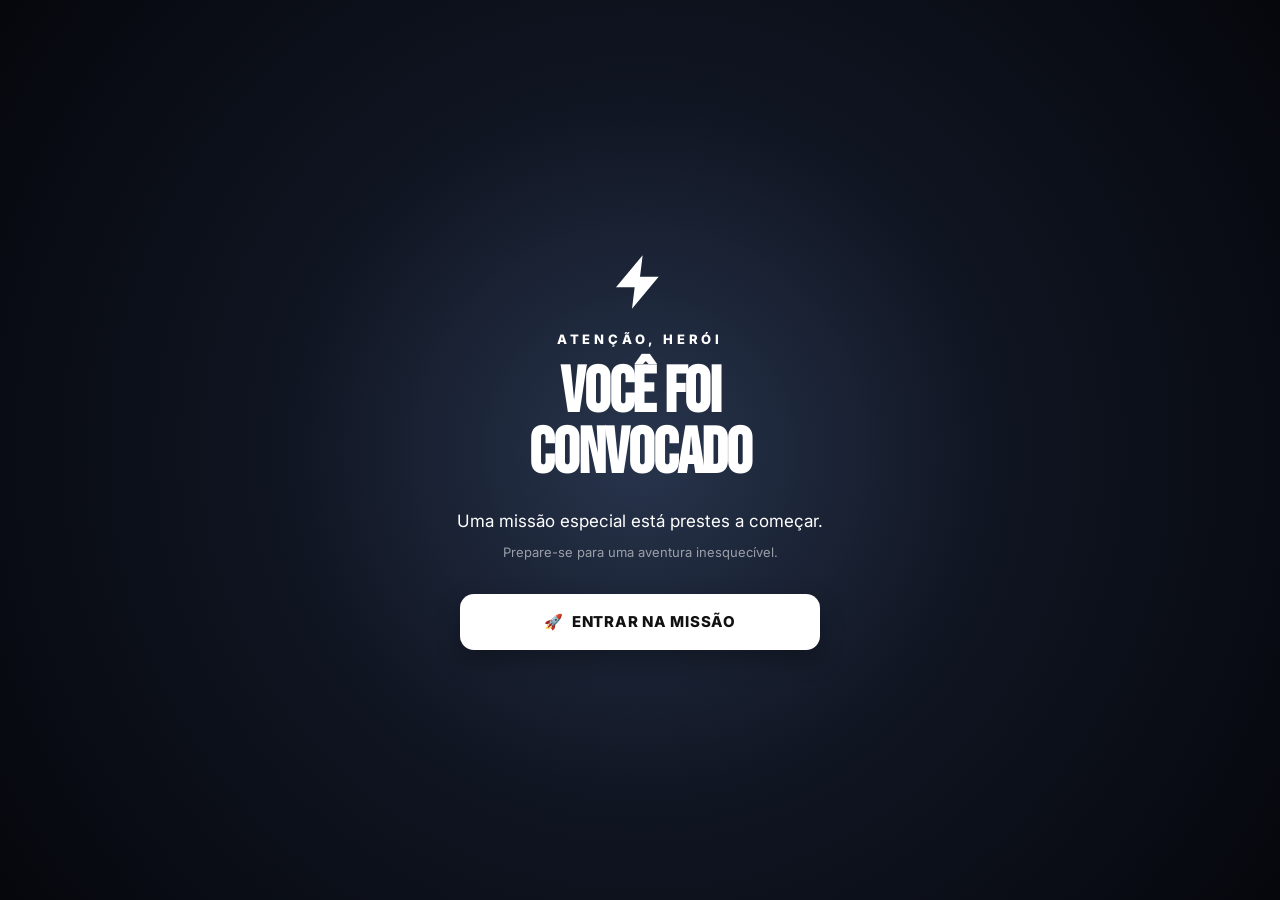
==== index.html @ 8235983b "Atualizar o index.html" ====
<!DOCTYPE html>
<html lang="pt-BR">

<head>
  <meta charset="UTF-8">
  <meta name="viewport" content="width=device-width, initial-scale=1.0">
  <meta name="theme-color" content="#0b0d17">

  <!-- SEO -->
  <title>Bernardo 4 Anos | Missão Vingadores LEGO</title>
  <meta
    name="description"
    content="Você foi convocado para a missão mais especial do ano: os 4 anos do Bernardo. Confirme sua presença!"
  >
  <meta name="robots" content="noindex, nofollow">

  <!-- Open Graph (WhatsApp, Facebook) -->
  <meta property="og:type" content="website">
  <meta property="og:title" content="⚡ Bernardo 4 Anos | Missão Vingadores LEGO">
  <meta
    property="og:description"
    content="Você foi convocado para uma missão especial. Confirme sua presença!"
  >
  <meta property="og:image" content="assets/preview.jpg">
  <meta property="og:locale" content="pt_BR">

  <!-- Twitter -->
  <meta name="twitter:card" content="summary_large_image">
  <meta name="twitter:title" content="⚡ Bernardo 4 Anos | Missão Vingadores LEGO">
  <meta name="twitter:description" content="Você foi convocado para uma missão especial.">

  <!-- Favicon -->
  <link rel="icon" type="image/svg+xml" href="assets/favicon.svg">

  <!-- Fontes -->
  <link rel="preconnect" href="https://fonts.googleapis.com">
  <link rel="preconnect" href="https://fonts.gstatic.com" crossorigin>
  <link
    href="https://fonts.googleapis.com/css2?family=Bebas+Neue&family=Inter:wght@400;600;800;900&display=swap"
    rel="stylesheet"
  >

  <link rel="stylesheet" href="style.css">
</head>

<body>

  <!-- =====================================================
       TELA 1 — ABERTURA
  ===================================================== -->
  <section class="abertura" id="abertura" aria-labelledby="abertura-titulo">
    <div class="abertura-conteudo">

      <div class="abertura-icon" aria-hidden="true">
        <svg viewBox="0 0 24 24" fill="currentColor" width="64" height="64">
          <path d="M13 2 3 14h7l-1 8 10-12h-7l1-8z"/>
        </svg>
      </div>

      <p class="abertura-alerta">Atenção, herói</p>

      <h1 class="abertura-titulo" id="abertura-titulo">
        Você foi<br>convocado
      </h1>

      <p class="abertura-texto">
        Uma missão especial está prestes a começar.
      </p>
      <p class="abertura-subtexto">
        Prepare-se para uma aventura inesquecível.
      </p>

      <button
        class="btn-principal"
        id="btnEntrar"
        type="button"
        data-acao="entrar"
      >
        <span aria-hidden="true">🚀</span> Entrar na missão
      </button>

    </div>
  </section>


  <!-- =====================================================
       CONVITE — 4 ETAPAS
  ===================================================== -->
  <main class="convite" id="convite" hidden>

    <!-- Indicador de progresso -->
    <nav class="progresso" aria-label="Progresso do convite">
      <ol>
        <li class="ponto ativo" data-etapa="1" aria-current="step">
          <span class="sr-only">Etapa 1</span>
        </li>
        <li class="ponto" data-etapa="2">
          <span class="sr-only">Etapa 2</span>
        </li>
        <li class="ponto" data-etapa="3">
          <span class="sr-only">Etapa 3</span>
        </li>
        <li class="ponto" data-etapa="4">
          <span class="sr-only">Etapa 4</span>
        </li>
      </ol>
    </nav>


    <!-- ETAPA 1 — BERNARDO -->
    <section
      class="etapa ativa"
      id="etapa-1"
      data-etapa="1"
      aria-labelledby="etapa1-titulo"
    >
      <div class="etapa-conteudo hero">

        <p class="logo">Vingadores</p>
        <p class="mini-titulo">Uma missão especial</p>

        <div class="raio" aria-hidden="true">
          <svg viewBox="0 0 24 24" fill="currentColor" width="72" height="72">
            <path d="M13 2 3 14h7l-1 8 10-12h-7l1-8z"/>
          </svg>
        </div>

        <p class="apresentacao">O herói da vez é</p>

        <h1 class="nome" id="etapa1-titulo">Bernardo</h1>

        <div class="idade" aria-label="4 anos">4</div>
        <h2>anos</h2>

        <p class="texto-destaque">
          Uma aventura incrível está prestes a começar.
        </p>

        <button class="btn-principal" type="button" data-acao="proxima">
          Próximo <span aria-hidden="true">→</span>
        </button>

      </div>
    </section>


    <!-- ETAPA 2 — MISSÃO -->
    <section
      class="etapa"
      id="etapa-2"
      data-etapa="2"
      aria-labelledby="etapa2-titulo"
    >
      <div class="etapa-conteudo">

        <div class="icone-grande" aria-hidden="true">🦸</div>
        <p class="mini-titulo">Arquivo da S.H.I.E.L.D.</p>

        <h2 id="etapa2-titulo">Sua missão</h2>

        <p class="texto">
          O agente Bernardo está completando <strong>4 anos</strong>
          e precisa dos seus melhores aliados.
        </p>

        <ul class="cards-missao" role="list">
          <li class="card-missao">
            <span aria-hidden="true">🛡️</span>
            <strong>Coragem</strong>
            <small>Para encarar grandes aventuras.</small>
          </li>
          <li class="card-missao">
            <span aria-hidden="true">⚡</span>
            <strong>Energia</strong>
            <small>Para brincar e se divertir.</small>
          </li>
          <li class="card-missao">
            <span aria-hidden="true">🤝</span>
            <strong>Amizade</strong>
            <small>Para tornar o dia inesquecível.</small>
          </li>
        </ul>

        <p class="alerta" role="note">
          <span aria-hidden="true">⚠️</span>
          Sua presença é muito importante!
        </p>

        <div class="navegacao">
          <button class="btn-secundario" type="button" data-acao="anterior">
            <span aria-hidden="true">←</span> Voltar
          </button>
          <button class="btn-principal" type="button" data-acao="proxima">
            Próximo <span aria-hidden="true">→</span>
          </button>
        </div>

      </div>
    </section>


    <!-- ETAPA 3 — DATA E LOCAL -->
    <section
      class="etapa"
      id="etapa-3"
      data-etapa="3"
      aria-labelledby="etapa3-titulo"
    >
      <div class="etapa-conteudo">

        <div class="icone-grande" aria-hidden="true">📋</div>
        <p class="mini-titulo">Dados da missão</p>

        <h2 id="etapa3-titulo">Quando e onde?</h2>

        <dl class="informacoes">
          <div class="informacao">
            <dt><span aria-hidden="true">📅</span> Data</dt>
            <dd><time datetime="2026-12-12">12 de dezembro de 2026</time></dd>
          </div>
          <div class="informacao">
            <dt><span aria-hidden="true">⏰</span> Horário</dt>
            <dd><time datetime="12:00">12h00</time></dd>
          </div>
          <div class="informacao">
            <dt><span aria-hidden="true">📍</span> Local</dt>
            <dd>Minha casa</dd>
          </div>
        </dl>

        <button
          class="btn-localizacao"
          id="btnLocalizacao"
          type="button"
          data-acao="localizacao"
        >
          <span aria-hidden="true">📍</span> Ver localização
        </button>

        <div class="navegacao">
          <button class="btn-secundario" type="button" data-acao="anterior">
            <span aria-hidden="true">←</span> Voltar
          </button>
          <button class="btn-principal" type="button" data-acao="proxima">
            Próximo <span aria-hidden="true">→</span>
          </button>
        </div>

      </div>
    </section>


    <!-- ETAPA 4 — CONFIRMAÇÃO -->
    <section
      class="etapa"
      id="etapa-4"
      data-etapa="4"
      aria-labelledby="etapa4-titulo"
    >
      <div class="etapa-conteudo confirmacao" id="confirmacao">

        <div class="icone-grande" aria-hidden="true">🎉</div>
        <p class="mini-titulo">Última etapa</p>

        <h2 id="etapa4-titulo">Você aceita a missão?</h2>

        <p class="texto">
          Bernardo está esperando seus melhores aliados.
        </p>

        <div class="contador" aria-live="polite">
          <p>A missão começa em</p>
          <div class="countdown" role="timer">
            <div class="tempo">
              <strong id="dias">00</strong>
              <span>dias</span>
            </div>
            <div class="tempo">
              <strong id="horas">00</strong>
              <span>horas</span>
            </div>
            <div class="tempo">
              <strong id="minutos">00</strong>
              <span>min</span>
            </div>
            <div class="tempo">
              <strong id="segundos">00</strong>
              <span>seg</span>
            </div>
          </div>
        </div>

        <button
          class="btn-principal btn-confirmar"
          id="btnConfirmarFinal"
          type="button"
          data-acao="confirmar"
        >
          <span aria-hidden="true">✅</span> Confirmar presença
        </button>

        <button
          class="btn-compartilhar"
          id="btnCompartilhar"
          type="button"
          data-acao="compartilhar"
        >
          <span aria-hidden="true">📲</span> Compartilhar convite
        </button>

        <button
          class="btn-secundario voltar-final"
          type="button"
          data-acao="anterior"
        >
          <span aria-hidden="true">←</span> Voltar
        </button>

      </div>
    </section>


    <!-- RODAPÉ -->
    <footer>
      <strong>
        <span aria-hidden="true">⚡</span>
        Bernardo Furtado
        <span aria-hidden="true">⚡</span>
      </strong>
      <span>4 anos • Uma aventura inesquecível</span>
    </footer>

  </main>


  <noscript>
    <p class="noscript-aviso">
      Este convite precisa de JavaScript para funcionar.
      Entre em contato diretamente com a família do Bernardo.
    </p>
  </noscript>

  <script src="script.js"></script>

</body>
</html>
---- style.css ----
/* =====================================================
   DESIGN TOKENS
===================================================== */
:root {
  /* Cores — base */
  --c-bg:            #090b12;
  --c-bg-deep:       #05070c;
  --c-bg-elevated:   #101522;
  --c-surface:       rgba(255, 255, 255, 0.07);
  --c-surface-hi:    rgba(255, 255, 255, 0.10);
  --c-border:        rgba(255, 255, 255, 0.12);
  --c-border-strong: rgba(255, 255, 255, 0.20);

  /* Cores — texto */
  --c-text:          #ffffff;
  --c-text-muted:    rgba(255, 255, 255, 0.78);
  --c-text-dim:      rgba(255, 255, 255, 0.55);
  --c-text-faint:    rgba(255, 255, 255, 0.40);

  /* Cores — marca */
  --c-brand:         #ffffff;
  --c-on-brand:      #111111;
  --c-accent:        #4c8dff;

  /* Gradiente de fundo (reutilizável) */
  --grad-bg:
    radial-gradient(
      circle at 50% 15%,
      #28354d 0%,
      #111622 42%,
      #080a10 100%
    );

  /* Tipografia */
  --font-display: "Bebas Neue", "Anton", Impact, sans-serif;
  --font-body:    "Inter", system-ui, -apple-system, "Segoe UI", Roboto, sans-serif;

  --fs-xs:  0.6875rem; /* 11px */
  --fs-sm:  0.8125rem; /* 13px */
  --fs-md:  0.9375rem; /* 15px */
  --fs-lg:  1.0625rem; /* 17px */
  --fs-xl:  1.25rem;   /* 20px */
  --fs-2xl: clamp(1.875rem, 9vw, 2.8125rem);  /* h2 */
  --fs-hero: clamp(3rem, 15vw, 4.6875rem);    /* nome */
  --fs-mega: clamp(2.5rem, 12vw, 4.0625rem);  /* abertura */

  --fw-regular: 400;
  --fw-semibold: 600;
  --fw-bold: 800;
  --fw-black: 900;

  --tracking-tight: -0.02em;
  --tracking-wide: 0.05em;
  --tracking-wider: 0.15em;
  --tracking-widest: 0.3em;

  /* Espaçamento (escala 4px) */
  --sp-1: 0.25rem;
  --sp-2: 0.5rem;
  --sp-3: 0.75rem;
  --sp-4: 1rem;
  --sp-5: 1.25rem;
  --sp-6: 1.5rem;
  --sp-8: 2rem;
  --sp-10: 2.5rem;

  /* Raios */
  --r-sm: 10px;
  --r-md: 14px;
  --r-lg: 18px;
  --r-full: 9999px;

  /* Sombras */
  --sh-sm: 0 4px 12px rgba(0, 0, 0, 0.25);
  --sh-md: 0 10px 25px rgba(0, 0, 0, 0.30);
  --sh-lg: 0 15px 35px rgba(0, 0, 0, 0.35);
  --sh-ring: 0 0 0 8px rgba(255, 255, 255, 0.12);

  /* Motion */
  --ease-out: cubic-bezier(0.22, 1, 0.36, 1);
  --ease-in-out: cubic-bezier(0.65, 0, 0.35, 1);
  --dur-fast: 180ms;
  --dur-base: 320ms;
  --dur-slow: 700ms;

  /* Layout */
  --container: 30rem; /* 480px */
  --z-overlay: 9999;
  --z-progress: 1000;
}


/* =====================================================
   RESET
===================================================== */
*,
*::before,
*::after {
  margin: 0;
  padding: 0;
  box-sizing: border-box;
}

html {
  -webkit-text-size-adjust: 100%;
  text-size-adjust: 100%;
}

html:focus-within {
  scroll-behavior: smooth;
}

body {
  min-height: 100dvh;
  font-family: var(--font-body);
  font-size: 1rem;
  line-height: 1.5;
  background: var(--c-bg);
  color: var(--c-text);
  -webkit-font-smoothing: antialiased;
  text-rendering: optimizeLegibility;
}

img,
svg,
video {
  display: block;
  max-width: 100%;
}

button,
input,
select,
textarea {
  font: inherit;
  color: inherit;
}

button {
  cursor: pointer;
  background: none;
  border: none;
}

ul,
ol {
  list-style: none;
}

a {
  color: inherit;
  text-decoration: none;
}

/* Foco visível acessível */
:focus-visible {
  outline: 2px solid var(--c-accent);
  outline-offset: 3px;
  border-radius: var(--r-sm);
}

/* Utilitário acessível */
.sr-only {
  position: absolute;
  width: 1px; height: 1px;
  padding: 0; margin: -1px;
  overflow: hidden;
  clip: rect(0 0 0 0);
  white-space: nowrap;
  border: 0;
}


/* =====================================================
   TELA DE ABERTURA
===================================================== */
.abertura {
  position: fixed;
  inset: 0;
  z-index: var(--z-overlay);
  display: grid;
  place-items: center;
  padding: var(--sp-6);
  text-align: center;

  background:
    radial-gradient(
      circle at center,
      #28354d 0%,
      #101522 45%,
      #05070c 100%
    );

  transition:
    opacity var(--dur-slow) var(--ease-out),
    visibility var(--dur-slow) var(--ease-out),
    transform var(--dur-slow) var(--ease-out);
}

.abertura.fechar {
  opacity: 0;
  visibility: hidden;
  transform: scale(1.08);
}

.abertura-conteudo {
  width: 100%;
  max-width: 27rem;
  animation: entrada var(--dur-slow) var(--ease-out);
}

.abertura-icon {
  margin-bottom: var(--sp-4);
  color: var(--c-brand);
  animation: pulsar 1.8s var(--ease-in-out) infinite;
}

.abertura-icon svg {
  margin-inline: auto;
}

.abertura-alerta {
  font-size: var(--fs-sm);
  font-weight: var(--fw-bold);
  letter-spacing: var(--tracking-widest);
  text-transform: uppercase;
  margin-bottom: var(--sp-3);
}

.abertura-titulo {
  font-family: var(--font-display);
  font-size: var(--fs-mega);
  line-height: 0.95;
  font-weight: var(--fw-black);
  letter-spacing: var(--tracking-tight);
  text-transform: uppercase;
  margin-bottom: var(--sp-6);
}

.abertura-texto {
  font-size: var(--fs-lg);
  margin-bottom: var(--sp-2);
}

.abertura-subtexto {
  font-size: var(--fs-sm);
  color: var(--c-text-dim);
  margin-bottom: var(--sp-8);
}


/* =====================================================
   CONVITE
===================================================== */
.convite {
  width: 100%;
  min-height: 100dvh;
  opacity: 0;
  visibility: hidden;
  transition:
    opacity var(--dur-slow) var(--ease-out),
    visibility var(--dur-slow) var(--ease-out);
}

.convite.mostrar {
  opacity: 1;
  visibility: visible;
}


/* =====================================================
   PROGRESSO
===================================================== */
.progresso {
  position: fixed;
  top: var(--sp-5);
  left: 50%;
  transform: translateX(-50%);
  z-index: var(--z-progress);
  width: 10.625rem;
}

.progresso ol {
  display: flex;
  align-items: center;
  gap: 0;
}

.ponto {
  width: 0.6875rem;
  height: 0.6875rem;
  border-radius: var(--r-full);
  background: rgba(255, 255, 255, 0.25);
  transition:
    background var(--dur-base) var(--ease-out),
    transform var(--dur-base) var(--ease-out);
}

.ponto.ativo {
  background: var(--c-brand);
  transform: scale(1.25);
}

/* Linha entre pontos — usando ::before em cada li (exceto o primeiro) */
.progresso li + li {
  flex: 1;
  display: flex;
  align-items: center;
}

.progresso li + li::before {
  content: "";
  flex: 1;
  height: 2px;
  background: rgba(255, 255, 255, 0.2);
}


/* =====================================================
   ETAPAS
===================================================== */
.etapa {
  display: none;
  min-height: 100dvh;
  padding: 4.6875rem var(--sp-6) var(--sp-10);
  background: var(--grad-bg);
}

.etapa.ativa {
  display: grid;
  place-items: center;
  animation: entrarEtapa var(--dur-base) var(--ease-out);
}

.etapa-conteudo {
  width: 100%;
  max-width: var(--container);
  text-align: center;
}

.etapa h2 {
  font-family: var(--font-display);
  font-size: var(--fs-2xl);
  line-height: 1;
  font-weight: var(--fw-black);
  letter-spacing: var(--tracking-tight);
  text-transform: uppercase;
  margin-bottom: var(--sp-5);
}

.mini-titulo {
  font-size: var(--fs-xs);
  font-weight: var(--fw-bold);
  letter-spacing: var(--tracking-widest);
  text-transform: uppercase;
  color: var(--c-text-dim);
  margin-bottom: var(--sp-4);
}

.texto {
  font-size: var(--fs-md);
  line-height: 1.7;
  color: var(--c-text-muted);
  margin-bottom: var(--sp-6);
}

.icone-grande {
  font-size: 3.625rem;
  line-height: 1;
  margin-bottom: var(--sp-4);
  animation: flutuar 3s var(--ease-in-out) infinite;
  will-change: transform;
}


/* =====================================================
   HERO
===================================================== */
.hero {
  padding-top: var(--sp-8);
}

.logo {
  display: inline-block;
  font-family: var(--font-display);
  font-size: var(--fs-xl);
  font-weight: var(--fw-black);
  letter-spacing: var(--tracking-wide);
  text-transform: uppercase;
  padding: var(--sp-2) var(--sp-4);
  margin-bottom: var(--sp-6);
  border: 3px solid var(--c-brand);
  transform: skew(-8deg);
}

.raio {
  margin-bottom: var(--sp-1);
  color: var(--c-brand);
  animation: pulsar 1.8s var(--ease-in-out) infinite;
}

.raio svg {
  margin-inline: auto;
}

.apresentacao {
  font-size: var(--fs-md);
  color: var(--c-text-dim);
  margin-bottom: var(--sp-1);
}

.nome {
  font-family: var(--font-display);
  font-size: var(--fs-hero);
  line-height: 1;
  font-weight: var(--fw-black);
  letter-spacing: var(--tracking-tight);
  text-transform: uppercase;
  margin-bottom: var(--sp-2);
}

.idade {
  width: 5.625rem;
  aspect-ratio: 1;
  margin: var(--sp-3) auto;
  display: grid;
  place-items: center;
  border-radius: var(--r-full);
  font-family: var(--font-display);
  font-size: 3.4375rem;
  font-weight: var(--fw-black);
  background: var(--c-brand);
  color: var(--c-on-brand);
  box-shadow: var(--sh-ring), var(--sh-lg);
}

.hero h2 {
  font-size: var(--fs-xl);
  font-weight: var(--fw-bold);
  letter-spacing: 0.5em;
  text-transform: uppercase;
  margin-bottom: var(--sp-5);
}

.texto-destaque {
  font-size: var(--fs-lg);
  line-height: 1.6;
  max-width: 22.5rem;
  margin: 0 auto var(--sp-8);
}


/* =====================================================
   CARDS DA MISSÃO
===================================================== */
.cards-missao {
  display: grid;
  gap: var(--sp-3);
  margin: var(--sp-6) 0;
}

.card-missao {
  display: grid;
  grid-template-columns: 3rem 1fr;
  grid-template-rows: auto auto;
  column-gap: var(--sp-3);
  text-align: left;
  padding: var(--sp-4);
  border-radius: var(--r-md);
  background: var(--c-surface);
  border: 1px solid var(--c-border);
  transition:
    background var(--dur-fast) var(--ease-out),
    border-color var(--dur-fast) var(--ease-out);
}

.card-missao:hover {
  background: var(--c-surface-hi);
  border-color: var(--c-border-strong);
}

.card-missao > span {
  grid-row: 1 / 3;
  display: grid;
  place-items: center;
  font-size: 1.875rem;
  line-height: 1;
}

.card-missao strong {
  font-size: var(--fs-sm);
  font-weight: var(--fw-bold);
  text-transform: uppercase;
  letter-spacing: var(--tracking-wide);
  margin-bottom: var(--sp-1);
}

.card-missao small {
  font-size: var(--fs-xs);
  line-height: 1.5;
  color: var(--c-text-dim);
}

.alerta {
  font-size: var(--fs-xs);
  font-weight: var(--fw-bold);
  letter-spacing: var(--tracking-wide);
  text-transform: uppercase;
  line-height: 1.5;
  margin: var(--sp-5) 0;
  padding: var(--sp-3);
  border-radius: var(--r-sm);
  background: var(--c-surface);
  border: 1px solid var(--c-border);
}


/* =====================================================
   INFORMAÇÕES (dl)
===================================================== */
.informacoes {
  display: grid;
  gap: var(--sp-3);
  margin-bottom: var(--sp-6);
}

.informacao {
  display: flex;
  align-items: center;
  gap: var(--sp-4);
  text-align: left;
  padding: var(--sp-4);
  border-radius: var(--r-md);
  background: var(--c-surface);
  border: 1px solid var(--c-border);
}

.informacao dt {
  display: flex;
  align-items: center;
  gap: var(--sp-3);
  font-size: var(--fs-xs);
  font-weight: var(--fw-bold);
  letter-spacing: var(--tracking-wider);
  text-transform: uppercase;
  color: var(--c-text-dim);
  flex: 0 0 auto;
}

.informacao dt > span[aria-hidden] {
  width: 3rem;
  height: 3rem;
  display: grid;
  place-items: center;
  border-radius: var(--r-md);
  font-size: 1.5rem;
  background: var(--c-surface-hi);
}

.informacao dd {
  font-size: var(--fs-lg);
  font-weight: var(--fw-semibold);
}


/* =====================================================
   BOTÕES
===================================================== */
.btn-principal,
.btn-secundario,
.btn-localizacao,
.btn-compartilhar {
  display: inline-flex;
  align-items: center;
  justify-content: center;
  gap: var(--sp-2);
  font-weight: var(--fw-bold);
  text-transform: uppercase;
  letter-spacing: var(--tracking-wide);
  transition:
    transform var(--dur-fast) var(--ease-out),
    box-shadow var(--dur-base) var(--ease-out),
    background var(--dur-fast) var(--ease-out),
    border-color var(--dur-fast) var(--ease-out);
}

.btn-principal {
  width: 100%;
  max-width: 22.5rem;
  min-height: 3.5rem;
  padding: var(--sp-4) var(--sp-5);
  border-radius: var(--r-md);
  font-size: var(--fs-md);
  color: var(--c-on-brand);
  background: var(--c-brand);
  box-shadow: var(--sh-md);
}

.btn-principal:hover {
  box-shadow: var(--sh-lg);
}

.btn-principal:active {
  transform: scale(0.96);
}

.btn-secundario {
  min-height: 3.125rem;
  padding: var(--sp-3) var(--sp-4);
  border-radius: var(--r-sm);
  font-size: var(--fs-xs);
  color: var(--c-text);
  background: var(--c-surface);
  border: 1px solid var(--c-border);
}

.btn-secundario:hover {
  background: var(--c-surface-hi);
  border-color: var(--c-border-strong);
}

.btn-localizacao {
  width: 100%;
  min-height: 3.25rem;
  margin: var(--sp-2) 0 var(--sp-6);
  border-radius: var(--r-md);
  font-size: var(--fs-sm);
  color: var(--c-text);
  background: var(--c-surface-hi);
  border: 1px solid var(--c-border-strong);
}

.btn-localizacao:hover {
  background: rgba(255, 255, 255, 0.14);
}

.btn-compartilhar {
  width: 100%;
  max-width: 22.5rem;
  min-height: 3.25rem;
  margin-top: var(--sp-3);
  border-radius: var(--r-md);
  font-size: var(--fs-xs);
  color: var(--c-text);
  background: var(--c-surface);
  border: 1px solid var(--c-border);
}

.btn-compartilhar:hover {
  background: var(--c-surface-hi);
}

.navegacao {
  display: flex;
  align-items: center;
  justify-content: center;
  gap: var(--sp-3);
  width: 100%;
}

.navegacao .btn-principal {
  flex: 1;
}

.voltar-final {
  margin-top: var(--sp-5);
}


/* =====================================================
   CONTADOR
===================================================== */
.contador {
  width: 100%;
  margin: var(--sp-6) 0;
  padding: var(--sp-5) var(--sp-3);
  border-radius: var(--r-lg);
  background: var(--c-surface);
  border: 1px solid var(--c-border);
}

.contador > p {
  font-size: var(--fs-xs);
  font-weight: var(--fw-bold);
  letter-spacing: var(--tracking-wider);
  text-transform: uppercase;
  color: var(--c-text-dim);
  margin-bottom: var(--sp-4);
}

.countdown {
  display: grid;
  grid-template-columns: repeat(4, 1fr);
  gap: var(--sp-2);
}

.tempo {
  padding: var(--sp-3) var(--sp-1);
  border-radius: var(--r-sm);
  background: var(--c-surface-hi);
}

.tempo strong {
  display: block;
  font-family: var(--font-display);
  font-size: 1.5625rem;
  line-height: 1;
  font-variant-numeric: tabular-nums;
  margin-bottom: var(--sp-1);
}

.tempo span {
  font-size: 0.5rem;
  font-weight: var(--fw-bold);
  letter-spacing: var(--tracking-wide);
  text-transform: uppercase;
  color: var(--c-text-dim);
}


/* =====================================================
   RODAPÉ
===================================================== */
footer {
  text-align: center;
  padding: var(--sp-6) var(--sp-5) var(--sp-8);
  background: #06070b;
}

footer strong {
  display: block;
  font-size: var(--fs-xs);
  font-weight: var(--fw-bold);
  letter-spacing: var(--tracking-wide);
  text-transform: uppercase;
  margin-bottom: var(--sp-2);
}

footer span {
  font-size: 0.5625rem;
  color: var(--c-text-faint);
  letter-spacing: var(--tracking-wide);
  text-transform: uppercase;
}


/* =====================================================
   NOSCRIPT
===================================================== */
.noscript-aviso {
  padding: var(--sp-6);
  text-align: center;
  background: #1a0f0f;
  color: #ffb4b4;
  border-top: 2px solid #b33;
}


/* =====================================================
   ANIMAÇÕES
===================================================== */
@keyframes entrada {
  from { opacity: 0; transform: translateY(1.5rem); }
  to   { opacity: 1; transform: translateY(0); }
}

@keyframes entrarEtapa {
  from { opacity: 0; transform: translateX(1.5rem); }
  to   { opacity: 1; transform: translateX(0); }
}

@keyframes pulsar {
  0%, 100% { transform: scale(1); }
  50%      { transform: scale(1.08); }
}

@keyframes flutuar {
  0%, 100% { transform: translateY(0); }
  50%      { transform: translateY(-0.5rem); }
}


/* =====================================================
   ACESSIBILIDADE — MOVIMENTO REDUZIDO
===================================================== */
@media (prefers-reduced-motion: reduce) {
  *,
  *::before,
  *::after {
    animation-duration: 0.01ms !important;
    animation-iteration-count: 1 !important;
    transition-duration: 0.01ms !important;
    scroll-behavior: auto !important;
  }
}


/* =====================================================
   RESPONSIVO
===================================================== */

/* Tablet ≥ 640px */
@media (min-width: 40rem) {
  .etapa {
    padding-top: 5.625rem;
  }
}

/* Desktop ≥ 900px */
@media (min-width: 56.25rem) {
  .cards-missao {
    grid-template-columns: repeat(3, 1fr);
  }

  .card-missao {
    display: block;
    text-align: center;
  }

  .card-missao > span {
    display: block;
    margin-bottom: var(--sp-3);
  }

  .card-missao small {
    display: block;
    margin-top: var(--sp-1);
  }

  .etapa-conteudo {
    max-width: 34rem;
  }
}
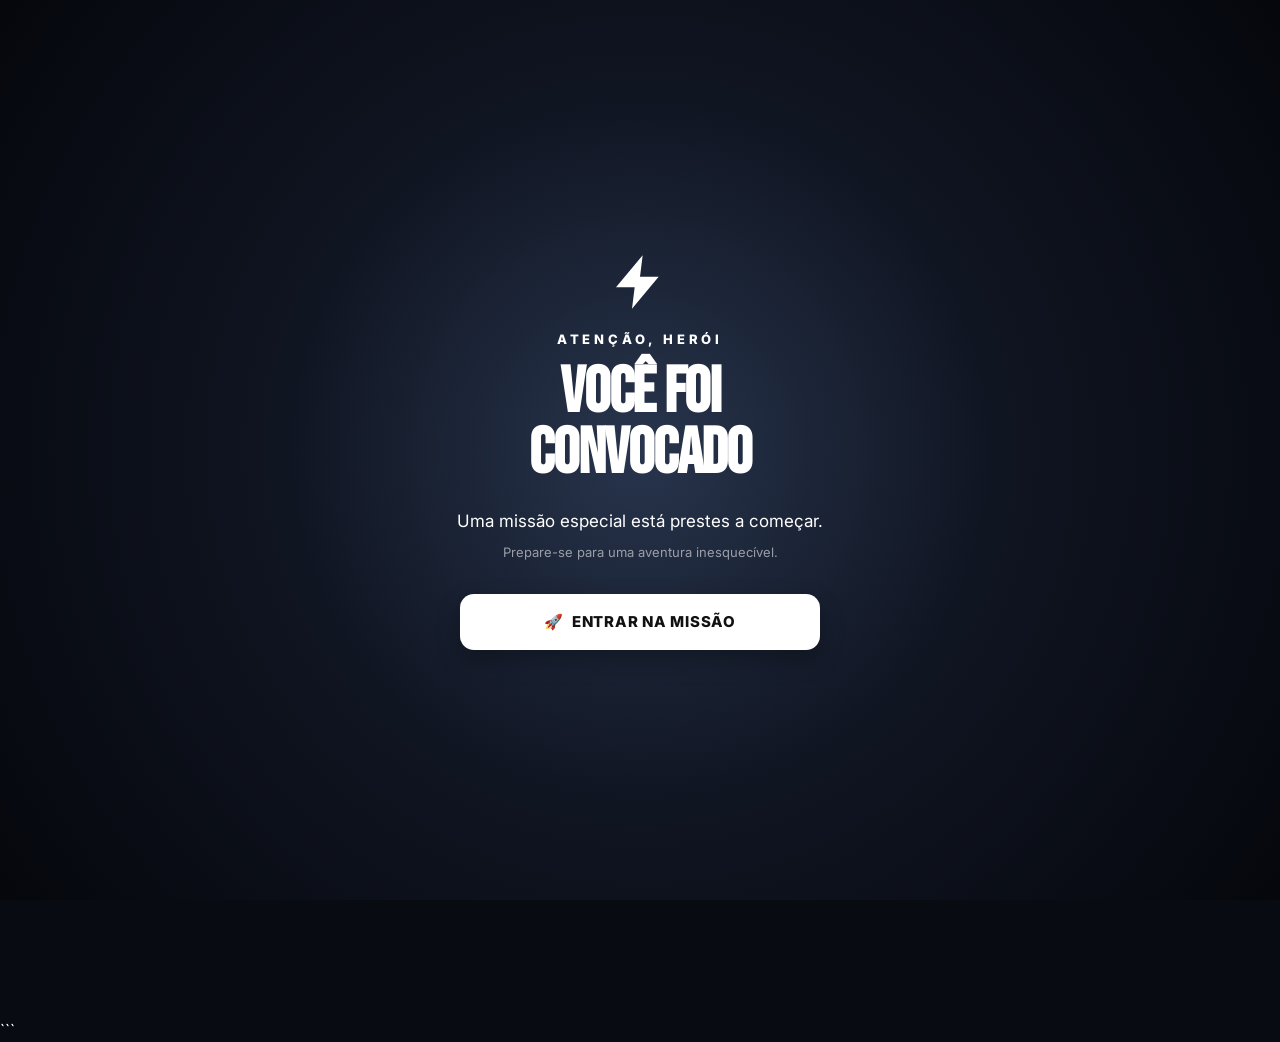
==== commit 77cf3187: "Enhance index.html with updated metadata and structure Updated meta tags for Open Graph and Twitter " ====
--- a/index.html
+++ b/index.html
@@ -1,3 +1,4 @@
+```html
 <!DOCTYPE html>
 <html lang="pt-BR">
 
@@ -14,20 +15,40 @@
   >
   <meta name="robots" content="noindex, nofollow">
 
-  <!-- Open Graph (WhatsApp, Facebook) -->
+  <!-- Compartilhamento: WhatsApp e Facebook -->
   <meta property="og:type" content="website">
-  <meta property="og:title" content="⚡ Bernardo 4 Anos | Missão Vingadores LEGO">
+  <meta
+    property="og:title"
+    content="⚡ Bernardo 4 Anos | Missão Vingadores LEGO"
+  >
   <meta
     property="og:description"
     content="Você foi convocado para uma missão especial. Confirme sua presença!"
   >
-  <meta property="og:image" content="assets/preview.jpg">
+  <meta
+    property="og:image"
+    content="https://erivelson82.github.io/convite-bernardo-vingadores-lego/assets/preview.jpg"
+  >
+  <meta
+    property="og:url"
+    content="https://erivelson82.github.io/convite-bernardo-vingadores-lego/"
+  >
   <meta property="og:locale" content="pt_BR">
 
-  <!-- Twitter -->
+  <!-- Twitter / X -->
   <meta name="twitter:card" content="summary_large_image">
-  <meta name="twitter:title" content="⚡ Bernardo 4 Anos | Missão Vingadores LEGO">
-  <meta name="twitter:description" content="Você foi convocado para uma missão especial.">
+  <meta
+    name="twitter:title"
+    content="⚡ Bernardo 4 Anos | Missão Vingadores LEGO"
+  >
+  <meta
+    name="twitter:description"
+    content="Você foi convocado para uma missão especial."
+  >
+  <meta
+    name="twitter:image"
+    content="https://erivelson82.github.io/convite-bernardo-vingadores-lego/assets/preview.jpg"
+  >
 
   <!-- Favicon -->
   <link rel="icon" type="image/svg+xml" href="assets/favicon.svg">
@@ -40,15 +61,18 @@
     rel="stylesheet"
   >
 
+  <!-- Estilos -->
   <link rel="stylesheet" href="style.css">
 </head>
 
 <body>
 
-  <!-- =====================================================
-       TELA 1 — ABERTURA
-  ===================================================== -->
-  <section class="abertura" id="abertura" aria-labelledby="abertura-titulo">
+  <!-- TELA 1 — ABERTURA -->
+  <section
+    class="abertura"
+    id="abertura"
+    aria-labelledby="abertura-titulo"
+  >
     <div class="abertura-conteudo">
 
       <div class="abertura-icon" aria-hidden="true">
@@ -66,6 +90,7 @@
       <p class="abertura-texto">
         Uma missão especial está prestes a começar.
       </p>
+
       <p class="abertura-subtexto">
         Prepare-se para uma aventura inesquecível.
       </p>
@@ -83,9 +108,7 @@
   </section>
 
 
-  <!-- =====================================================
-       CONVITE — 4 ETAPAS
-  ===================================================== -->
+  <!-- CONVITE — 4 ETAPAS -->
   <main class="convite" id="convite" hidden>
 
     <!-- Indicador de progresso -->
@@ -136,7 +159,11 @@
           Uma aventura incrível está prestes a começar.
         </p>
 
-        <button class="btn-principal" type="button" data-acao="proxima">
+        <button
+          class="btn-principal"
+          type="button"
+          data-acao="proxima"
+        >
           Próximo <span aria-hidden="true">→</span>
         </button>
 
@@ -169,11 +196,13 @@
             <strong>Coragem</strong>
             <small>Para encarar grandes aventuras.</small>
           </li>
+
           <li class="card-missao">
             <span aria-hidden="true">⚡</span>
             <strong>Energia</strong>
             <small>Para brincar e se divertir.</small>
           </li>
+
           <li class="card-missao">
             <span aria-hidden="true">🤝</span>
             <strong>Amizade</strong>
@@ -187,10 +216,19 @@
         </p>
 
         <div class="navegacao">
-          <button class="btn-secundario" type="button" data-acao="anterior">
+          <button
+            class="btn-secundario"
+            type="button"
+            data-acao="anterior"
+          >
             <span aria-hidden="true">←</span> Voltar
           </button>
-          <button class="btn-principal" type="button" data-acao="proxima">
+
+          <button
+            class="btn-principal"
+            type="button"
+            data-acao="proxima"
+          >
             Próximo <span aria-hidden="true">→</span>
           </button>
         </div>
@@ -216,12 +254,22 @@
         <dl class="informacoes">
           <div class="informacao">
             <dt><span aria-hidden="true">📅</span> Data</dt>
-            <dd><time datetime="2026-12-12">12 de dezembro de 2026</time></dd>
+            <dd>
+              <time datetime="2026-11-29">
+                29 de novembro de 2026
+              </time>
+            </dd>
           </div>
+
           <div class="informacao">
             <dt><span aria-hidden="true">⏰</span> Horário</dt>
-            <dd><time datetime="12:00">12h00</time></dd>
+            <dd>
+              <time datetime="2026-11-29T12:00:00-03:00">
+                12h00
+              </time>
+            </dd>
           </div>
+
           <div class="informacao">
             <dt><span aria-hidden="true">📍</span> Local</dt>
             <dd>Minha casa</dd>
@@ -238,10 +286,19 @@
         </button>
 
         <div class="navegacao">
-          <button class="btn-secundario" type="button" data-acao="anterior">
+          <button
+            class="btn-secundario"
+            type="button"
+            data-acao="anterior"
+          >
             <span aria-hidden="true">←</span> Voltar
           </button>
-          <button class="btn-principal" type="button" data-acao="proxima">
+
+          <button
+            class="btn-principal"
+            type="button"
+            data-acao="proxima"
+          >
             Próximo <span aria-hidden="true">→</span>
           </button>
         </div>
@@ -268,21 +325,29 @@
           Bernardo está esperando seus melhores aliados.
         </p>
 
-        <div class="contador" aria-live="polite">
+        <div class="contador">
           <p>A missão começa em</p>
-          <div class="countdown" role="timer">
+
+          <div
+            class="countdown"
+            role="timer"
+            aria-label="Contagem regressiva para o aniversário"
+          >
             <div class="tempo">
               <strong id="dias">00</strong>
               <span>dias</span>
             </div>
+
             <div class="tempo">
               <strong id="horas">00</strong>
               <span>horas</span>
             </div>
+
             <div class="tempo">
               <strong id="minutos">00</strong>
               <span>min</span>
             </div>
+
             <div class="tempo">
               <strong id="segundos">00</strong>
               <span>seg</span>
@@ -327,6 +392,7 @@
         Bernardo Furtado
         <span aria-hidden="true">⚡</span>
       </strong>
+
       <span>4 anos • Uma aventura inesquecível</span>
     </footer>
 
@@ -343,4 +409,5 @@
   <script src="script.js"></script>
 
 </body>
-</html>+</html>
+```
--- a/style.css
+++ b/style.css
@@ -1,3 +1,9 @@
+/* =====================================================
+   BERNARDO 4 ANOS · VINGADORES LEGO
+   Estilos — Design tokens, responsivo, acessível
+===================================================== */
+
+
 /* =====================================================
    DESIGN TOKENS
 ===================================================== */
@@ -22,7 +28,7 @@
   --c-on-brand:      #111111;
   --c-accent:        #4c8dff;
 
-  /* Gradiente de fundo (reutilizável) */
+  /* Gradiente reutilizável */
   --grad-bg:
     radial-gradient(
       circle at 50% 15%,
@@ -40,9 +46,9 @@
   --fs-md:  0.9375rem; /* 15px */
   --fs-lg:  1.0625rem; /* 17px */
   --fs-xl:  1.25rem;   /* 20px */
-  --fs-2xl: clamp(1.875rem, 9vw, 2.8125rem);  /* h2 */
-  --fs-hero: clamp(3rem, 15vw, 4.6875rem);    /* nome */
-  --fs-mega: clamp(2.5rem, 12vw, 4.0625rem);  /* abertura */
+  --fs-2xl: clamp(1.875rem, 9vw, 2.8125rem);
+  --fs-hero: clamp(3rem, 15vw, 4.6875rem);
+  --fs-mega: clamp(2.5rem, 12vw, 4.0625rem);
 
   --fw-regular: 400;
   --fw-semibold: 600;
@@ -84,9 +90,10 @@
   --dur-slow: 700ms;
 
   /* Layout */
-  --container: 30rem; /* 480px */
+  --container: 30rem;
   --z-overlay: 9999;
   --z-progress: 1000;
+  --z-toast: 10000;
 }
 
 
@@ -152,18 +159,18 @@
   text-decoration: none;
 }
 
-/* Foco visível acessível */
 :focus-visible {
   outline: 2px solid var(--c-accent);
   outline-offset: 3px;
   border-radius: var(--r-sm);
 }
 
-/* Utilitário acessível */
 .sr-only {
   position: absolute;
-  width: 1px; height: 1px;
-  padding: 0; margin: -1px;
+  width: 1px;
+  height: 1px;
+  padding: 0;
+  margin: -1px;
   overflow: hidden;
   clip: rect(0 0 0 0);
   white-space: nowrap;
@@ -201,6 +208,7 @@
   opacity: 0;
   visibility: hidden;
   transform: scale(1.08);
+  pointer-events: none;
 }
 
 .abertura-conteudo {
@@ -262,6 +270,10 @@
     visibility var(--dur-slow) var(--ease-out);
 }
 
+.convite[hidden] {
+  display: block; /* sobrescreve o display: none padrão do atributo */
+}
+
 .convite.mostrar {
   opacity: 1;
   visibility: visible;
@@ -283,7 +295,6 @@
 .progresso ol {
   display: flex;
   align-items: center;
-  gap: 0;
 }
 
 .ponto {
@@ -291,6 +302,7 @@
   height: 0.6875rem;
   border-radius: var(--r-full);
   background: rgba(255, 255, 255, 0.25);
+  flex: 0 0 auto;
   transition:
     background var(--dur-base) var(--ease-out),
     transform var(--dur-base) var(--ease-out);
@@ -301,7 +313,6 @@
   transform: scale(1.25);
 }
 
-/* Linha entre pontos — usando ::before em cada li (exceto o primeiro) */
 .progresso li + li {
   flex: 1;
   display: flex;
@@ -745,89 +756,25 @@
 
 
 /* =====================================================
-   NOSCRIPT
-===================================================== */
-.noscript-aviso {
-  padding: var(--sp-6);
+   TOAST
+===================================================== */
+.toast {
+  position: fixed;
+  left: 50%;
+  bottom: var(--sp-6);
+  transform: translate(-50%, 1.5rem);
+
+  z-index: var(--z-toast);
+  width: calc(100% - var(--sp-8));
+  max-width: 25rem;
+  padding: var(--sp-4);
+
+  border-radius: var(--r-md);
+  background: #111;
+  color: var(--c-text);
   text-align: center;
-  background: #1a0f0f;
-  color: #ffb4b4;
-  border-top: 2px solid #b33;
-}
-
-
-/* =====================================================
-   ANIMAÇÕES
-===================================================== */
-@keyframes entrada {
-  from { opacity: 0; transform: translateY(1.5rem); }
-  to   { opacity: 1; transform: translateY(0); }
-}
-
-@keyframes entrarEtapa {
-  from { opacity: 0; transform: translateX(1.5rem); }
-  to   { opacity: 1; transform: translateX(0); }
-}
-
-@keyframes pulsar {
-  0%, 100% { transform: scale(1); }
-  50%      { transform: scale(1.08); }
-}
-
-@keyframes flutuar {
-  0%, 100% { transform: translateY(0); }
-  50%      { transform: translateY(-0.5rem); }
-}
-
-
-/* =====================================================
-   ACESSIBILIDADE — MOVIMENTO REDUZIDO
-===================================================== */
-@media (prefers-reduced-motion: reduce) {
-  *,
-  *::before,
-  *::after {
-    animation-duration: 0.01ms !important;
-    animation-iteration-count: 1 !important;
-    transition-duration: 0.01ms !important;
-    scroll-behavior: auto !important;
-  }
-}
-
-
-/* =====================================================
-   RESPONSIVO
-===================================================== */
-
-/* Tablet ≥ 640px */
-@media (min-width: 40rem) {
-  .etapa {
-    padding-top: 5.625rem;
-  }
-}
-
-/* Desktop ≥ 900px */
-@media (min-width: 56.25rem) {
-  .cards-missao {
-    grid-template-columns: repeat(3, 1fr);
-  }
-
-  .card-missao {
-    display: block;
-    text-align: center;
-  }
-
-  .card-missao > span {
-    display: block;
-    margin-bottom: var(--sp-3);
-  }
-
-  .card-missao small {
-    display: block;
-    margin-top: var(--sp-1);
-  }
-
-  .etapa-conteudo {
-    max-width: 34rem;
-  }
-}+  font-size: var(--fs-sm);
+  font-weight: var(--fw-bold);
+  letter-spacing: var(--tracking-wide);
+
+  box-shadow: var(--sh-lg
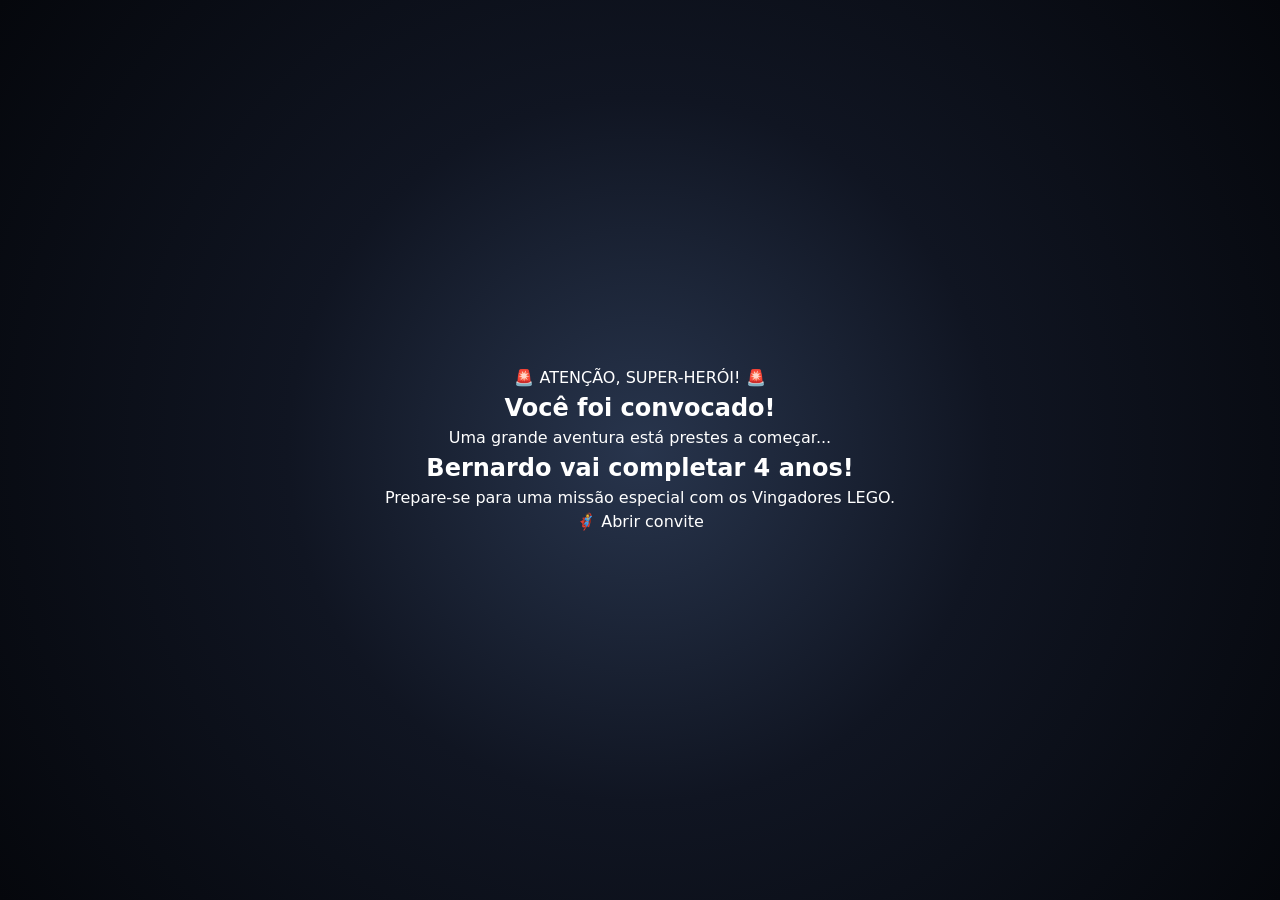
==== commit 6422302a: "Revise invitation details and layout Updated HTML structure and content for Bernardo's 4th birthday " ====
--- a/index.html
+++ b/index.html
@@ -1,412 +1,377 @@
 ```html
 <!DOCTYPE html>
 <html lang="pt-BR">
-
 <head>
   <meta charset="UTF-8">
   <meta name="viewport" content="width=device-width, initial-scale=1.0">
-  <meta name="theme-color" content="#0b0d17">
-
-  <!-- SEO -->
-  <title>Bernardo 4 Anos | Missão Vingadores LEGO</title>
-  <meta
-    name="description"
-    content="Você foi convocado para a missão mais especial do ano: os 4 anos do Bernardo. Confirme sua presença!"
-  >
-  <meta name="robots" content="noindex, nofollow">
-
-  <!-- Compartilhamento: WhatsApp e Facebook -->
+
+  <title>Convite do Bernardo | 4 anos</title>
+  <meta name="description" content="Você está convidado para comemorar os 4 anos do Bernardo!">
+
+  <meta property="og:title" content="Aniversário do Bernardo - 4 anos">
+  <meta property="og:description" content="Prepare-se para uma aventura com os Vingadores LEGO!">
   <meta property="og:type" content="website">
-  <meta
-    property="og:title"
-    content="⚡ Bernardo 4 Anos | Missão Vingadores LEGO"
-  >
-  <meta
-    property="og:description"
-    content="Você foi convocado para uma missão especial. Confirme sua presença!"
-  >
-  <meta
-    property="og:image"
-    content="https://erivelson82.github.io/convite-bernardo-vingadores-lego/assets/preview.jpg"
-  >
-  <meta
-    property="og:url"
-    content="https://erivelson82.github.io/convite-bernardo-vingadores-lego/"
-  >
-  <meta property="og:locale" content="pt_BR">
-
-  <!-- Twitter / X -->
-  <meta name="twitter:card" content="summary_large_image">
-  <meta
-    name="twitter:title"
-    content="⚡ Bernardo 4 Anos | Missão Vingadores LEGO"
-  >
-  <meta
-    name="twitter:description"
-    content="Você foi convocado para uma missão especial."
-  >
-  <meta
-    name="twitter:image"
-    content="https://erivelson82.github.io/convite-bernardo-vingadores-lego/assets/preview.jpg"
-  >
-
-  <!-- Favicon -->
-  <link rel="icon" type="image/svg+xml" href="assets/favicon.svg">
-
-  <!-- Fontes -->
-  <link rel="preconnect" href="https://fonts.googleapis.com">
-  <link rel="preconnect" href="https://fonts.gstatic.com" crossorigin>
-  <link
-    href="https://fonts.googleapis.com/css2?family=Bebas+Neue&family=Inter:wght@400;600;800;900&display=swap"
-    rel="stylesheet"
-  >
-
-  <!-- Estilos -->
+  <meta property="og:url" content="https://erivelson82.github.io/convite-bernardo-vingadores-lego/">
+  <meta property="og:image" content="https://erivelson82.github.io/convite-bernardo-vingadores-lego/assets/preview.jpg">
+
+  <link rel="icon" href="assets/favicon.svg">
   <link rel="stylesheet" href="style.css">
+
+  <style>
+    [hidden] {
+      display: none !important;
+    }
+
+    .etapa:not(.ativa) {
+      display: none !important;
+    }
+
+    .etapa.ativa {
+      display: block;
+      animation: aparecer 0.35s ease;
+    }
+
+    @keyframes aparecer {
+      from {
+        opacity: 0;
+        transform: translateY(10px);
+      }
+      to {
+        opacity: 1;
+        transform: translateY(0);
+      }
+    }
+
+    .navegacao {
+      display: flex;
+      justify-content: center;
+      flex-wrap: wrap;
+      gap: 12px;
+      margin-top: 24px;
+    }
+
+    .navegacao button,
+    #btnEntrar,
+    .botoes-finais button {
+      cursor: pointer;
+    }
+
+    .pontos {
+      display: flex;
+      justify-content: center;
+      gap: 10px;
+      margin: 20px 0;
+    }
+
+    .ponto {
+      width: 12px;
+      height: 12px;
+      border-radius: 50%;
+      background: #aaa;
+    }
+
+    .ponto.ativo {
+      background: #f5c400;
+      transform: scale(1.2);
+    }
+
+    .botoes-finais {
+      display: flex;
+      justify-content: center;
+      flex-wrap: wrap;
+      gap: 12px;
+      margin-top: 20px;
+    }
+
+    button:focus-visible {
+      outline: 3px solid #f5c400;
+      outline-offset: 4px;
+    }
+  </style>
 </head>
 
 <body>
 
-  <!-- TELA 1 — ABERTURA -->
-  <section
-    class="abertura"
-    id="abertura"
-    aria-labelledby="abertura-titulo"
-  >
-    <div class="abertura-conteudo">
-
-      <div class="abertura-icon" aria-hidden="true">
-        <svg viewBox="0 0 24 24" fill="currentColor" width="64" height="64">
-          <path d="M13 2 3 14h7l-1 8 10-12h-7l1-8z"/>
-        </svg>
-      </div>
-
-      <p class="abertura-alerta">Atenção, herói</p>
-
-      <h1 class="abertura-titulo" id="abertura-titulo">
-        Você foi<br>convocado
-      </h1>
-
-      <p class="abertura-texto">
-        Uma missão especial está prestes a começar.
-      </p>
-
-      <p class="abertura-subtexto">
-        Prepare-se para uma aventura inesquecível.
-      </p>
-
-      <button
-        class="btn-principal"
-        id="btnEntrar"
-        type="button"
-        data-acao="entrar"
-      >
-        <span aria-hidden="true">🚀</span> Entrar na missão
+  <!-- TELA DE ABERTURA -->
+  <section id="abertura" class="abertura">
+    <div class="conteudo-abertura">
+      <p>🚨 ATENÇÃO, SUPER-HERÓI! 🚨</p>
+
+      <h1>Você foi convocado!</h1>
+
+      <p>
+        Uma grande aventura está prestes a começar...
+      </p>
+
+      <h2>Bernardo vai completar 4 anos!</h2>
+
+      <p>
+        Prepare-se para uma missão especial com os Vingadores LEGO.
+      </p>
+
+      <button id="btnEntrar" type="button">
+        🦸 Abrir convite
       </button>
-
     </div>
   </section>
 
-
-  <!-- CONVITE — 4 ETAPAS -->
-  <main class="convite" id="convite" hidden>
-
-    <!-- Indicador de progresso -->
-    <nav class="progresso" aria-label="Progresso do convite">
-      <ol>
-        <li class="ponto ativo" data-etapa="1" aria-current="step">
-          <span class="sr-only">Etapa 1</span>
-        </li>
-        <li class="ponto" data-etapa="2">
-          <span class="sr-only">Etapa 2</span>
-        </li>
-        <li class="ponto" data-etapa="3">
-          <span class="sr-only">Etapa 3</span>
-        </li>
-        <li class="ponto" data-etapa="4">
-          <span class="sr-only">Etapa 4</span>
-        </li>
-      </ol>
+  <!-- CONVITE PRINCIPAL -->
+  <main id="convite" class="convite" hidden>
+
+    <header class="cabecalho">
+      <p>MISSÃO ESPECIAL</p>
+      <h1>🎉 Aniversário do Bernardo 🎉</h1>
+      <p>4 anos de muita aventura!</p>
+    </header>
+
+    <!-- INDICADORES DAS ETAPAS -->
+    <nav class="pontos" aria-label="Etapas do convite">
+      <span class="ponto ativo" aria-label="Etapa 1"></span>
+      <span class="ponto" aria-label="Etapa 2"></span>
+      <span class="ponto" aria-label="Etapa 3"></span>
+      <span class="ponto" aria-label="Etapa 4"></span>
     </nav>
 
-
-    <!-- ETAPA 1 — BERNARDO -->
-    <section
-      class="etapa ativa"
-      id="etapa-1"
-      data-etapa="1"
-      aria-labelledby="etapa1-titulo"
-    >
-      <div class="etapa-conteudo hero">
-
-        <p class="logo">Vingadores</p>
-        <p class="mini-titulo">Uma missão especial</p>
-
-        <div class="raio" aria-hidden="true">
-          <svg viewBox="0 0 24 24" fill="currentColor" width="72" height="72">
-            <path d="M13 2 3 14h7l-1 8 10-12h-7l1-8z"/>
-          </svg>
+    <!-- ETAPA 1 -->
+    <section class="etapa ativa" id="etapa-1">
+      <h2>🦸 Uma missão para você!</h2>
+
+      <p>
+        Os Vingadores estão reunindo seus melhores aliados
+        para uma comemoração inesquecível.
+      </p>
+
+      <p>
+        Nosso pequeno herói, Bernardo, vai completar
+        <strong>4 anos</strong>, e sua presença fará essa aventura
+        ficar ainda mais especial!
+      </p>
+
+      <div class="navegacao">
+        <button type="button" data-acao="proxima">
+          Aceitar missão ➜
+        </button>
+      </div>
+    </section>
+
+    <!-- ETAPA 2 -->
+    <section class="etapa" id="etapa-2">
+      <h2>📅 Anote na agenda!</h2>
+
+      <div class="informacao">
+        <p><strong>🎂 Aniversariante:</strong> Bernardo</p>
+        <p><strong>🎈 Idade:</strong> 4 anos</p>
+        <p><strong>📆 Data:</strong> 29 de novembro de 2026</p>
+        <p><strong>⏰ Horário:</strong> 12h</p>
+        <p><strong>📍 Local:</strong> Minha casa</p>
+      </div>
+
+      <p>Esperamos você para essa aventura!</p>
+
+      <div class="navegacao">
+        <button type="button" data-acao="anterior">
+          ← Voltar
+        </button>
+
+        <button type="button" data-acao="proxima">
+          Continuar ➜
+        </button>
+      </div>
+    </section>
+
+    <!-- ETAPA 3 -->
+    <section class="etapa" id="etapa-3">
+      <h2>⏳ Contagem regressiva</h2>
+
+      <p>
+        A missão está chegando! Falta pouco para a grande festa.
+      </p>
+
+      <div class="contador">
+        <div>
+          <strong id="dias">--</strong>
+          <span>Dias</span>
         </div>
 
-        <p class="apresentacao">O herói da vez é</p>
-
-        <h1 class="nome" id="etapa1-titulo">Bernardo</h1>
-
-        <div class="idade" aria-label="4 anos">4</div>
-        <h2>anos</h2>
-
-        <p class="texto-destaque">
-          Uma aventura incrível está prestes a começar.
-        </p>
-
-        <button
-          class="btn-principal"
-          type="button"
-          data-acao="proxima"
-        >
-          Próximo <span aria-hidden="true">→</span>
-        </button>
-
+        <div>
+          <strong id="horas">--</strong>
+          <span>Horas</span>
+        </div>
+
+        <div>
+          <strong id="minutos">--</strong>
+          <span>Minutos</span>
+        </div>
+
+        <div>
+          <strong id="segundos">--</strong>
+          <span>Segundos</span>
+        </div>
+      </div>
+
+      <div class="navegacao">
+        <button type="button" data-acao="anterior">
+          ← Voltar
+        </button>
+
+        <button type="button" data-acao="proxima">
+          Última etapa ➜
+        </button>
       </div>
     </section>
 
-
-    <!-- ETAPA 2 — MISSÃO -->
-    <section
-      class="etapa"
-      id="etapa-2"
-      data-etapa="2"
-      aria-labelledby="etapa2-titulo"
-    >
-      <div class="etapa-conteudo">
-
-        <div class="icone-grande" aria-hidden="true">🦸</div>
-        <p class="mini-titulo">Arquivo da S.H.I.E.L.D.</p>
-
-        <h2 id="etapa2-titulo">Sua missão</h2>
-
-        <p class="texto">
-          O agente Bernardo está completando <strong>4 anos</strong>
-          e precisa dos seus melhores aliados.
-        </p>
-
-        <ul class="cards-missao" role="list">
-          <li class="card-missao">
-            <span aria-hidden="true">🛡️</span>
-            <strong>Coragem</strong>
-            <small>Para encarar grandes aventuras.</small>
-          </li>
-
-          <li class="card-missao">
-            <span aria-hidden="true">⚡</span>
-            <strong>Energia</strong>
-            <small>Para brincar e se divertir.</small>
-          </li>
-
-          <li class="card-missao">
-            <span aria-hidden="true">🤝</span>
-            <strong>Amizade</strong>
-            <small>Para tornar o dia inesquecível.</small>
-          </li>
-        </ul>
-
-        <p class="alerta" role="note">
-          <span aria-hidden="true">⚠️</span>
-          Sua presença é muito importante!
-        </p>
-
-        <div class="navegacao">
-          <button
-            class="btn-secundario"
-            type="button"
-            data-acao="anterior"
-          >
-            <span aria-hidden="true">←</span> Voltar
-          </button>
-
-          <button
-            class="btn-principal"
-            type="button"
-            data-acao="proxima"
-          >
-            Próximo <span aria-hidden="true">→</span>
-          </button>
-        </div>
-
+    <!-- ETAPA 4 -->
+    <section class="etapa" id="etapa-4">
+      <h2>🛡️ Você aceita essa missão?</h2>
+
+      <p>
+        Sua presença é muito importante para o Bernardo!
+      </p>
+
+      <p>
+        Confirme sua presença e compartilhe o convite com a família.
+      </p>
+
+      <div class="botoes-finais">
+        <button type="button" data-acao="confirmar">
+          ✅ Confirmar presença
+        </button>
+
+        <button type="button" data-acao="compartilhar">
+          📲 Compartilhar convite
+        </button>
+      </div>
+
+      <div class="navegacao">
+        <button type="button" data-acao="anterior">
+          ← Voltar
+        </button>
       </div>
     </section>
 
-
-    <!-- ETAPA 3 — DATA E LOCAL -->
-    <section
-      class="etapa"
-      id="etapa-3"
-      data-etapa="3"
-      aria-labelledby="etapa3-titulo"
-    >
-      <div class="etapa-conteudo">
-
-        <div class="icone-grande" aria-hidden="true">📋</div>
-        <p class="mini-titulo">Dados da missão</p>
-
-        <h2 id="etapa3-titulo">Quando e onde?</h2>
-
-        <dl class="informacoes">
-          <div class="informacao">
-            <dt><span aria-hidden="true">📅</span> Data</dt>
-            <dd>
-              <time datetime="2026-11-29">
-                29 de novembro de 2026
-              </time>
-            </dd>
-          </div>
-
-          <div class="informacao">
-            <dt><span aria-hidden="true">⏰</span> Horário</dt>
-            <dd>
-              <time datetime="2026-11-29T12:00:00-03:00">
-                12h00
-              </time>
-            </dd>
-          </div>
-
-          <div class="informacao">
-            <dt><span aria-hidden="true">📍</span> Local</dt>
-            <dd>Minha casa</dd>
-          </div>
-        </dl>
-
-        <button
-          class="btn-localizacao"
-          id="btnLocalizacao"
-          type="button"
-          data-acao="localizacao"
-        >
-          <span aria-hidden="true">📍</span> Ver localização
-        </button>
-
-        <div class="navegacao">
-          <button
-            class="btn-secundario"
-            type="button"
-            data-acao="anterior"
-          >
-            <span aria-hidden="true">←</span> Voltar
-          </button>
-
-          <button
-            class="btn-principal"
-            type="button"
-            data-acao="proxima"
-          >
-            Próximo <span aria-hidden="true">→</span>
-          </button>
-        </div>
-
-      </div>
-    </section>
-
-
-    <!-- ETAPA 4 — CONFIRMAÇÃO -->
-    <section
-      class="etapa"
-      id="etapa-4"
-      data-etapa="4"
-      aria-labelledby="etapa4-titulo"
-    >
-      <div class="etapa-conteudo confirmacao" id="confirmacao">
-
-        <div class="icone-grande" aria-hidden="true">🎉</div>
-        <p class="mini-titulo">Última etapa</p>
-
-        <h2 id="etapa4-titulo">Você aceita a missão?</h2>
-
-        <p class="texto">
-          Bernardo está esperando seus melhores aliados.
-        </p>
-
-        <div class="contador">
-          <p>A missão começa em</p>
-
-          <div
-            class="countdown"
-            role="timer"
-            aria-label="Contagem regressiva para o aniversário"
-          >
-            <div class="tempo">
-              <strong id="dias">00</strong>
-              <span>dias</span>
-            </div>
-
-            <div class="tempo">
-              <strong id="horas">00</strong>
-              <span>horas</span>
-            </div>
-
-            <div class="tempo">
-              <strong id="minutos">00</strong>
-              <span>min</span>
-            </div>
-
-            <div class="tempo">
-              <strong id="segundos">00</strong>
-              <span>seg</span>
-            </div>
-          </div>
-        </div>
-
-        <button
-          class="btn-principal btn-confirmar"
-          id="btnConfirmarFinal"
-          type="button"
-          data-acao="confirmar"
-        >
-          <span aria-hidden="true">✅</span> Confirmar presença
-        </button>
-
-        <button
-          class="btn-compartilhar"
-          id="btnCompartilhar"
-          type="button"
-          data-acao="compartilhar"
-        >
-          <span aria-hidden="true">📲</span> Compartilhar convite
-        </button>
-
-        <button
-          class="btn-secundario voltar-final"
-          type="button"
-          data-acao="anterior"
-        >
-          <span aria-hidden="true">←</span> Voltar
-        </button>
-
-      </div>
-    </section>
-
-
-    <!-- RODAPÉ -->
     <footer>
-      <strong>
-        <span aria-hidden="true">⚡</span>
-        Bernardo Furtado
-        <span aria-hidden="true">⚡</span>
-      </strong>
-
-      <span>4 anos • Uma aventura inesquecível</span>
+      <p>Feito com carinho para celebrar os 4 anos do Bernardo ❤️</p>
     </footer>
 
   </main>
 
-
-  <noscript>
-    <p class="noscript-aviso">
-      Este convite precisa de JavaScript para funcionar.
-      Entre em contato diretamente com a família do Bernardo.
-    </p>
-  </noscript>
-
-  <script src="script.js"></script>
+  <script>
+    document.addEventListener("DOMContentLoaded", function () {
+      const abertura = document.getElementById("abertura");
+      const convite = document.getElementById("convite");
+      const btnEntrar = document.getElementById("btnEntrar");
+      const etapas = Array.from(document.querySelectorAll(".etapa"));
+      const pontos = Array.from(document.querySelectorAll(".ponto"));
+
+      let etapaAtual = 0;
+
+      function mostrarEtapa(indice) {
+        if (indice < 0 || indice >= etapas.length) return;
+
+        etapaAtual = indice;
+
+        etapas.forEach(function (etapa, i) {
+          const ativa = i === etapaAtual;
+          etapa.classList.toggle("ativa", ativa);
+          etapa.hidden = !ativa;
+        });
+
+        pontos.forEach(function (ponto, i) {
+          ponto.classList.toggle("ativo", i === etapaAtual);
+        });
+
+        window.scrollTo({ top: 0, behavior: "smooth" });
+      }
+
+      // ABRIR O CONVITE
+      btnEntrar.addEventListener("click", function () {
+        abertura.hidden = true;
+        convite.hidden = false;
+        mostrarEtapa(0);
+      });
+
+      // AVANÇAR E VOLTAR ENTRE AS ETAPAS
+      document.querySelectorAll("[data-acao]").forEach(function (botao) {
+        botao.addEventListener("click", function () {
+          const acao = botao.dataset.acao;
+
+          if (acao === "proxima") {
+            mostrarEtapa(etapaAtual + 1);
+          }
+
+          if (acao === "anterior") {
+            mostrarEtapa(etapaAtual - 1);
+          }
+
+          if (acao === "confirmar") {
+            const mensagem = encodeURIComponent(
+              "Olá! Confirmo minha presença no aniversário de 4 anos do Bernardo, dia 29/11/2026, às 12h. 🎉"
+            );
+
+            window.open(
+              "https://wa.me/?text=" + mensagem,
+              "_blank",
+              "noopener,noreferrer"
+            );
+          }
+
+          if (acao === "compartilhar") {
+            const url = window.location.href;
+            const dados = {
+              title: "Aniversário do Bernardo - 4 anos",
+              text: "Você está convidado para a aventura dos Vingadores LEGO!",
+              url: url
+            };
+
+            if (navigator.share) {
+              navigator.share(dados).catch(function () {});
+            } else if (navigator.clipboard && window.isSecureContext) {
+              navigator.clipboard.writeText(url)
+                .then(function () {
+                  alert("Link do convite copiado! Agora é só enviar para a família.");
+                })
+                .catch(function () {
+                  prompt("Copie o link do convite:", url);
+                });
+            } else {
+              prompt("Copie o link do convite:", url);
+            }
+          }
+        });
+      });
+
+      // CONTAGEM REGRESSIVA
+      function atualizarContagem() {
+        const dataFesta = new Date("2026-11-29T12:00:00-03:00");
+        const agora = new Date();
+        const diferenca = dataFesta.getTime() - agora.getTime();
+
+        if (diferenca <= 0) {
+          document.getElementById("dias").textContent = "0";
+          document.getElementById("horas").textContent = "0";
+          document.getElementById("minutos").textContent = "0";
+          document.getElementById("segundos").textContent = "0";
+          return;
+        }
+
+        document.getElementById("dias").textContent =
+          Math.floor(diferenca / (1000 * 60 * 60 * 24));
+
+        document.getElementById("horas").textContent =
+          Math.floor((diferenca / (1000 * 60 * 60)) % 24);
+
+        document.getElementById("minutos").textContent =
+          Math.floor((diferenca / (1000 * 60)) % 60);
+
+        document.getElementById("segundos").textContent =
+          Math.floor((diferenca / 1000) % 60);
+      }
+
+      mostrarEtapa(0);
+      atualizarContagem();
+      setInterval(atualizarContagem, 1000);
+    });
+  </script>
 
 </body>
 </html>
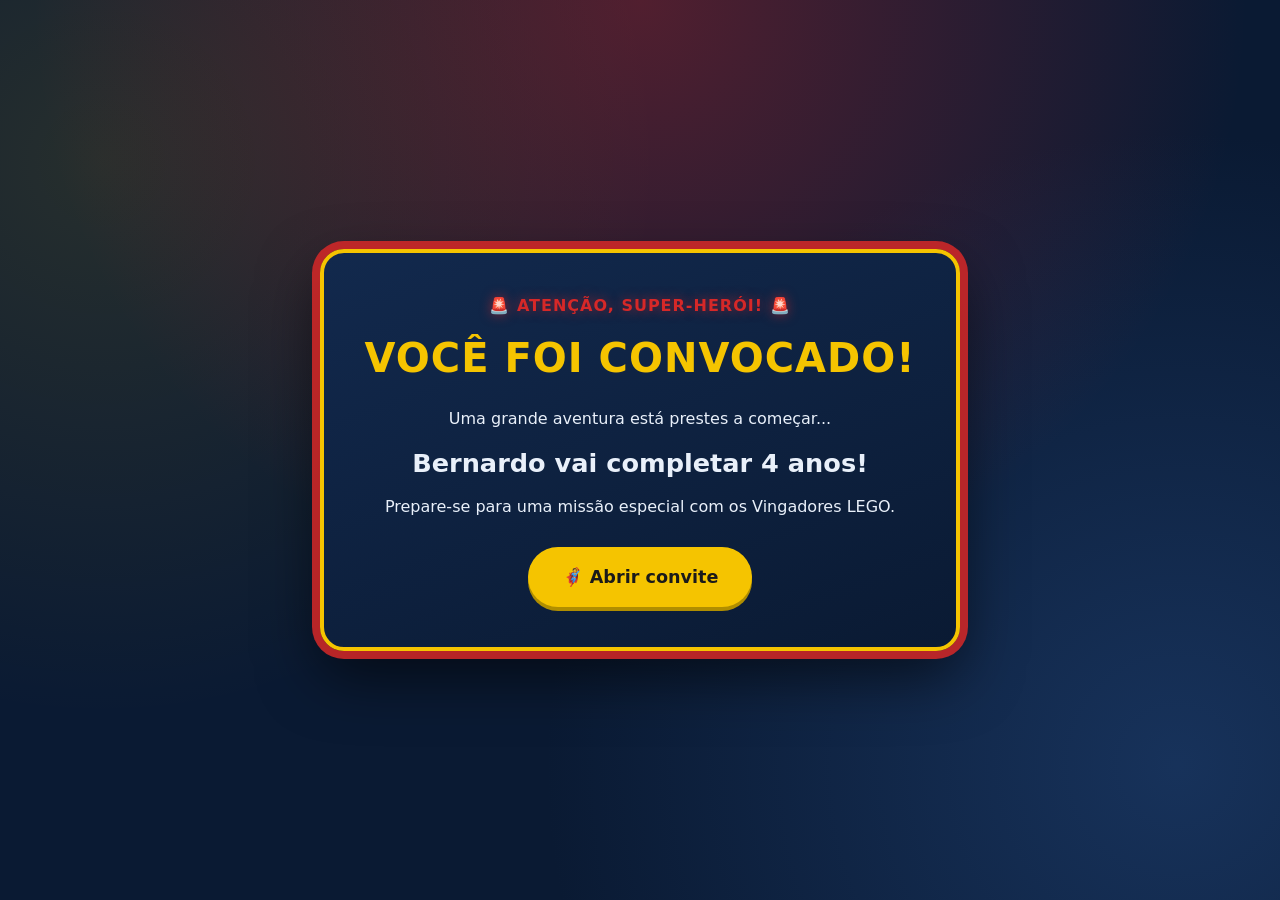
==== commit 00e6ac0d: "Update index.html with accessibility enhancements Refactor HTML structure and improve accessibility " ====
--- a/index.html
+++ b/index.html
@@ -1,4 +1,3 @@
-```html
 <!DOCTYPE html>
 <html lang="pt-BR">
 <head>
@@ -14,12 +13,202 @@
   <meta property="og:url" content="https://erivelson82.github.io/convite-bernardo-vingadores-lego/">
   <meta property="og:image" content="https://erivelson82.github.io/convite-bernardo-vingadores-lego/assets/preview.jpg">
 
-  <link rel="icon" href="assets/favicon.svg">
-  <link rel="stylesheet" href="style.css">
+  <!-- Favicon embutido (antes apontava para um arquivo inexistente) -->
+  <link rel="icon" href="data:image/svg+xml,<svg xmlns='http://www.w3.org/2000/svg' viewBox='0 0 100 100'><text y='.9em' font-size='90'>🦸</text></svg>">
 
   <style>
+    /* ===== RESET / BASE ===== */
+    *,
+    *::before,
+    *::after {
+      box-sizing: border-box;
+    }
+
     [hidden] {
       display: none !important;
+    }
+
+    :root {
+      --vermelho: #d62828;
+      --vermelho-escuro: #7f1010;
+      --amarelo: #f5c400;
+      --amarelo-escuro: #b08e00;
+      --azul-escuro: #0a1a33;
+      --azul: #12294d;
+      --azul-claro: #1e3f70;
+      --texto: #e9f0fa;
+      --texto-suave: #b9c8de;
+      --verde: #25d366;
+    }
+
+    html {
+      scroll-behavior: smooth;
+    }
+
+    body {
+      margin: 0;
+      min-height: 100vh;
+      overflow-x: hidden;
+      font-family: "Trebuchet MS", "Segoe UI", system-ui, -apple-system, sans-serif;
+      line-height: 1.6;
+      color: var(--texto);
+      background-color: var(--azul-escuro);
+      background-image:
+        radial-gradient(circle at 50% 0%, rgba(214, 40, 40, 0.35), transparent 55%),
+        radial-gradient(circle at 8% 18%, rgba(245, 196, 0, 0.12), transparent 40%),
+        radial-gradient(circle at 92% 85%, rgba(30, 63, 112, 0.65), transparent 45%);
+      background-attachment: fixed;
+      -webkit-tap-highlight-color: transparent;
+    }
+
+    h1, h2, h3 {
+      line-height: 1.2;
+      margin: 0 0 0.6em;
+    }
+
+    p {
+      margin: 0 0 1em;
+    }
+
+    strong {
+      color: var(--amarelo);
+    }
+
+    /* ===== BOTÕES ===== */
+    button {
+      font: inherit;
+      font-weight: 700;
+      cursor: pointer;
+      border: none;
+      border-radius: 999px;
+      padding: 14px 26px;
+      background: var(--amarelo);
+      color: #1a1a1a;
+      box-shadow: 0 4px 0 var(--amarelo-escuro);
+      transition: transform 0.15s ease, box-shadow 0.15s ease, filter 0.15s ease;
+    }
+
+    button:hover {
+      filter: brightness(1.07);
+    }
+
+    button:active {
+      transform: translateY(3px);
+      box-shadow: 0 1px 0 var(--amarelo-escuro);
+    }
+
+    button:focus-visible {
+      outline: 3px solid var(--amarelo);
+      outline-offset: 4px;
+    }
+
+    /* ===== TELA DE ABERTURA ===== */
+    .abertura {
+      min-height: 100vh;
+      min-height: 100dvh;
+      display: flex;
+      align-items: center;
+      justify-content: center;
+      padding: 24px 16px;
+    }
+
+    .conteudo-abertura {
+      width: min(640px, 100%);
+      padding: 40px 26px;
+      text-align: center;
+      border-radius: 24px;
+      border: 4px solid var(--amarelo);
+      background: linear-gradient(160deg, var(--azul) 0%, var(--azul-escuro) 100%);
+      box-shadow:
+        0 0 0 8px rgba(214, 40, 40, 0.85),
+        0 24px 60px rgba(0, 0, 0, 0.6);
+    }
+
+    .conteudo-abertura h1 {
+      font-size: clamp(1.7rem, 7vw, 2.5rem);
+      color: var(--amarelo);
+      text-transform: uppercase;
+      letter-spacing: 1px;
+    }
+
+    .conteudo-abertura h2 {
+      font-size: clamp(1.2rem, 5vw, 1.6rem);
+      color: var(--texto);
+    }
+
+    .conteudo-abertura > p:first-child {
+      font-weight: 700;
+      letter-spacing: 1px;
+      color: var(--vermelho);
+      text-shadow: 0 0 12px rgba(214, 40, 40, 0.6);
+    }
+
+    #btnEntrar {
+      margin-top: 12px;
+      font-size: 1.1rem;
+      padding: 16px 34px;
+    }
+
+    /* ===== CONVITE ===== */
+    .convite {
+      width: min(760px, 100%);
+      margin: 0 auto;
+      padding: 32px 16px 48px;
+    }
+
+    .cabecalho {
+      text-align: center;
+      margin-bottom: 8px;
+    }
+
+    .cabecalho p:first-child {
+      margin: 0;
+      font-size: 0.8rem;
+      font-weight: 700;
+      letter-spacing: 3px;
+      color: var(--vermelho);
+    }
+
+    .cabecalho h1 {
+      font-size: clamp(1.4rem, 6vw, 2.1rem);
+      color: var(--amarelo);
+      margin: 0.3em 0;
+    }
+
+    .cabecalho p:last-child {
+      color: var(--texto-suave);
+      margin: 0;
+    }
+
+    /* ===== INDICADORES ===== */
+    .pontos {
+      display: flex;
+      justify-content: center;
+      gap: 10px;
+      margin: 20px 0;
+    }
+
+    .ponto {
+      width: 12px;
+      height: 12px;
+      border-radius: 50%;
+      background: rgba(255, 255, 255, 0.25);
+      transition: background 0.3s ease, transform 0.3s ease;
+    }
+
+    .ponto.ativo {
+      background: var(--amarelo);
+      transform: scale(1.3);
+      box-shadow: 0 0 12px rgba(245, 196, 0, 0.8);
+    }
+
+    /* ===== ETAPAS ===== */
+    .etapa {
+      border-radius: 20px;
+      border: 3px solid var(--azul-claro);
+      padding: 28px 22px;
+      background: linear-gradient(160deg, rgba(18, 41, 77, 0.95), rgba(10, 26, 51, 0.95));
+      box-shadow: 0 18px 40px rgba(0, 0, 0, 0.45);
     }
 
     .etapa:not(.ativa) {
@@ -42,6 +231,63 @@
       }
     }
 
+    .etapa h2 {
+      font-size: clamp(1.2rem, 5vw, 1.6rem);
+      color: var(--amarelo);
+    }
+
+    /* ===== INFORMAÇÕES ===== */
+    .informacao {
+      display: grid;
+      gap: 10px;
+      margin: 20px 0;
+      padding: 18px 20px;
+      border-left: 6px solid var(--vermelho);
+      border-radius: 12px;
+      background: rgba(255, 255, 255, 0.06);
+    }
+
+    .informacao p {
+      margin: 0;
+    }
+
+    /* ===== CONTADOR ===== */
+    .contador {
+      display: grid;
+      grid-template-columns: repeat(4, 1fr);
+      gap: 10px;
+      margin: 24px 0;
+    }
+
+    .contador > div {
+      padding: 14px 4px;
+      text-align: center;
+      border-radius: 14px;
+      border: 2px solid rgba(245, 196, 0, 0.4);
+      background: rgba(255, 255, 255, 0.07);
+    }
+
+    .contador strong {
+      display: block;
+      font-size: clamp(1.3rem, 5vw, 2rem);
+      color: var(--amarelo);
+      font-variant-numeric: tabular-nums;
+    }
+
+    .contador span {
+      font-size: 0.7rem;
+      text-transform: uppercase;
+      letter-spacing: 1px;
+      color: var(--texto-suave);
+    }
+
+    .aviso {
+      text-align: center;
+      font-weight: 700;
+      color: var(--amarelo);
+    }
+
+    /* ===== NAVEGAÇÃO ===== */
     .navegacao {
       display: flex;
       justify-content: center;
@@ -50,31 +296,23 @@
       margin-top: 24px;
     }
 
-    .navegacao button,
-    #btnEntrar,
-    .botoes-finais button {
-      cursor: pointer;
-    }
-
-    .pontos {
-      display: flex;
-      justify-content: center;
-      gap: 10px;
-      margin: 20px 0;
-    }
-
-    .ponto {
-      width: 12px;
-      height: 12px;
-      border-radius: 50%;
-      background: #aaa;
-    }
-
-    .ponto.ativo {
-      background: #f5c400;
-      transform: scale(1.2);
-    }
-
+    .navegacao button {
+      background: rgba(255, 255, 255, 0.1);
+      color: var(--texto);
+      border: 2px solid rgba(255, 255, 255, 0.28);
+      box-shadow: none;
+    }
+
+    .navegacao button:hover {
+      background: rgba(255, 255, 255, 0.18);
+      filter: none;
+    }
+
+    .navegacao button:active {
+      transform: translateY(2px);
+    }
+
+    /* ===== BOTÕES FINAIS ===== */
     .botoes-finais {
       display: flex;
       justify-content: center;
@@ -83,9 +321,65 @@
       margin-top: 20px;
     }
 
-    button:focus-visible {
-      outline: 3px solid #f5c400;
-      outline-offset: 4px;
+    .botoes-finais button[data-acao="confirmar"] {
+      background: var(--verde);
+      color: #06281a;
+      box-shadow: 0 4px 0 #128c42;
+    }
+
+    .botoes-finais button[data-acao="confirmar"]:active {
+      box-shadow: 0 1px 0 #128c42;
+    }
+
+    .botoes-finais button[data-acao="compartilhar"] {
+      background: #2f7de1;
+      color: #fff;
+      box-shadow: 0 4px 0 #1b4f96;
+    }
+
+    .botoes-finais button[data-acao="compartilhar"]:active {
+      box-shadow: 0 1px 0 #1b4f96;
+    }
+
+    /* ===== RODAPÉ ===== */
+    footer {
+      margin-top: 28px;
+      text-align: center;
+      font-size: 0.85rem;
+      color: var(--texto-suave);
+    }
+
+    footer p {
+      margin: 0;
+    }
+
+    /* ===== RESPONSIVO ===== */
+    @media (max-width: 420px) {
+      .contador {
+        grid-template-columns: repeat(2, 1fr);
+      }
+
+      .conteudo-abertura {
+        padding: 32px 18px;
+      }
+
+      .etapa {
+        padding: 22px 16px;
+      }
+    }
+
+    /* ===== ACESSIBILIDADE ===== */
+    @media (prefers-reduced-motion: reduce) {
+      html {
+        scroll-behavior: auto;
+      }
+
+      *,
+      *::before,
+      *::after {
+        animation: none !important;
+        transition: none !important;
+      }
     }
   </style>
 </head>
@@ -99,19 +393,13 @@
 
       <h1>Você foi convocado!</h1>
 
-      <p>
-        Uma grande aventura está prestes a começar...
-      </p>
+      <p>Uma grande aventura está prestes a começar...</p>
 
       <h2>Bernardo vai completar 4 anos!</h2>
 
-      <p>
-        Prepare-se para uma missão especial com os Vingadores LEGO.
-      </p>
-
-      <button id="btnEntrar" type="button">
-        🦸 Abrir convite
-      </button>
+      <p>Prepare-se para uma missão especial com os Vingadores LEGO.</p>
+
+      <button id="btnEntrar" type="button">🦸 Abrir convite</button>
     </div>
   </section>
 
@@ -125,15 +413,15 @@
     </header>
 
     <!-- INDICADORES DAS ETAPAS -->
-    <nav class="pontos" aria-label="Etapas do convite">
-      <span class="ponto ativo" aria-label="Etapa 1"></span>
-      <span class="ponto" aria-label="Etapa 2"></span>
-      <span class="ponto" aria-label="Etapa 3"></span>
-      <span class="ponto" aria-label="Etapa 4"></span>
+    <nav class="pontos" aria-label="Progresso do convite">
+      <span class="ponto ativo" role="img" aria-label="Etapa 1 de 4"></span>
+      <span class="ponto" role="img" aria-label="Etapa 2 de 4"></span>
+      <span class="ponto" role="img" aria-label="Etapa 3 de 4"></span>
+      <span class="ponto" role="img" aria-label="Etapa 4 de 4"></span>
     </nav>
 
     <!-- ETAPA 1 -->
-    <section class="etapa ativa" id="etapa-1">
+    <section class="etapa ativa" id="etapa-1" aria-label="Etapa 1 de 4">
       <h2>🦸 Uma missão para você!</h2>
 
       <p>
@@ -148,14 +436,12 @@
       </p>
 
       <div class="navegacao">
-        <button type="button" data-acao="proxima">
-          Aceitar missão ➜
-        </button>
+        <button type="button" data-acao="proxima">Aceitar missão ➜</button>
       </div>
     </section>
 
     <!-- ETAPA 2 -->
-    <section class="etapa" id="etapa-2">
+    <section class="etapa" id="etapa-2" aria-label="Etapa 2 de 4">
       <h2>📅 Anote na agenda!</h2>
 
       <div class="informacao">
@@ -169,25 +455,18 @@
       <p>Esperamos você para essa aventura!</p>
 
       <div class="navegacao">
-        <button type="button" data-acao="anterior">
-          ← Voltar
-        </button>
-
-        <button type="button" data-acao="proxima">
-          Continuar ➜
-        </button>
+        <button type="button" data-acao="anterior">← Voltar</button>
+        <button type="button" data-acao="proxima">Continuar ➜</button>
       </div>
     </section>
 
     <!-- ETAPA 3 -->
-    <section class="etapa" id="etapa-3">
+    <section class="etapa" id="etapa-3" aria-label="Etapa 3 de 4">
       <h2>⏳ Contagem regressiva</h2>
 
-      <p>
-        A missão está chegando! Falta pouco para a grande festa.
-      </p>
-
-      <div class="contador">
+      <p>A missão está chegando! Falta pouco para a grande festa.</p>
+
+      <div class="contador" id="contador" aria-live="polite">
         <div>
           <strong id="dias">--</strong>
           <span>Dias</span>
@@ -209,43 +488,31 @@
         </div>
       </div>
 
+      <p class="aviso" id="avisoFesta" hidden>
+        🎉 A festa começou! Nos vemos lá, super-herói!
+      </p>
+
       <div class="navegacao">
-        <button type="button" data-acao="anterior">
-          ← Voltar
-        </button>
-
-        <button type="button" data-acao="proxima">
-          Última etapa ➜
-        </button>
+        <button type="button" data-acao="anterior">← Voltar</button>
+        <button type="button" data-acao="proxima">Última etapa ➜</button>
       </div>
     </section>
 
     <!-- ETAPA 4 -->
-    <section class="etapa" id="etapa-4">
+    <section class="etapa" id="etapa-4" aria-label="Etapa 4 de 4">
       <h2>🛡️ Você aceita essa missão?</h2>
 
-      <p>
-        Sua presença é muito importante para o Bernardo!
-      </p>
-
-      <p>
-        Confirme sua presença e compartilhe o convite com a família.
-      </p>
+      <p>Sua presença é muito importante para o Bernardo!</p>
+
+      <p>Confirme sua presença e compartilhe o convite com a família.</p>
 
       <div class="botoes-finais">
-        <button type="button" data-acao="confirmar">
-          ✅ Confirmar presença
-        </button>
-
-        <button type="button" data-acao="compartilhar">
-          📲 Compartilhar convite
-        </button>
+        <button type="button" data-acao="confirmar">✅ Confirmar presença</button>
+        <button type="button" data-acao="compartilhar">📲 Compartilhar convite</button>
       </div>
 
       <div class="navegacao">
-        <button type="button" data-acao="anterior">
-          ← Voltar
-        </button>
+        <button type="button" data-acao="anterior">← Voltar</button>
       </div>
     </section>
 
@@ -257,21 +524,43 @@
 
   <script>
     document.addEventListener("DOMContentLoaded", function () {
-      const abertura = document.getElementById("abertura");
-      const convite = document.getElementById("convite");
-      const btnEntrar = document.getElementById("btnEntrar");
-      const etapas = Array.from(document.querySelectorAll(".etapa"));
-      const pontos = Array.from(document.querySelectorAll(".ponto"));
-
-      let etapaAtual = 0;
-
+      "use strict";
+
+      /* ====== CONFIGURAÇÕES ====== */
+      // Coloque aqui o número que vai receber as confirmações.
+      // Formato: código do país + DDD + número (ex.: "5511999999999").
+      // Deixe vazio ("") para o WhatsApp abrir a lista de contatos.
+      var WHATSAPP_NUMERO = "";
+
+      var DATA_FESTA = new Date("2026-11-29T12:00:00-03:00");
+
+      var MENSAGEM_CONFIRMACAO =
+        "Olá! Confirmo minha presença no aniversário de 4 anos do Bernardo, dia 29/11/2026, às 12h. 🎉";
+
+      /* ====== ELEMENTOS ====== */
+      var abertura = document.getElementById("abertura");
+      var convite = document.getElementById("convite");
+      var btnEntrar = document.getElementById("btnEntrar");
+      var etapas = Array.prototype.slice.call(document.querySelectorAll(".etapa"));
+      var pontos = Array.prototype.slice.call(document.querySelectorAll(".ponto"));
+
+      var elDias = document.getElementById("dias");
+      var elHoras = document.getElementById("horas");
+      var elMinutos = document.getElementById("minutos");
+      var elSegundos = document.getElementById("segundos");
+      var avisoFesta = document.getElementById("avisoFesta");
+      var contador = document.getElementById("contador");
+
+      var etapaAtual = 0;
+
+      /* ====== NAVEGAÇÃO ENTRE ETAPAS ====== */
       function mostrarEtapa(indice) {
         if (indice < 0 || indice >= etapas.length) return;
 
         etapaAtual = indice;
 
         etapas.forEach(function (etapa, i) {
-          const ativa = i === etapaAtual;
+          var ativa = i === etapaAtual;
           etapa.classList.toggle("ativa", ativa);
           etapa.hidden = !ativa;
         });
@@ -283,90 +572,96 @@
         window.scrollTo({ top: 0, behavior: "smooth" });
       }
 
-      // ABRIR O CONVITE
+      /* ====== ABRIR O CONVITE ====== */
       btnEntrar.addEventListener("click", function () {
         abertura.hidden = true;
         convite.hidden = false;
         mostrarEtapa(0);
       });
 
-      // AVANÇAR E VOLTAR ENTRE AS ETAPAS
+      /* ====== COMPARTILHAR ====== */
+      function copiarLink(url) {
+        if (navigator.clipboard && window.isSecureContext) {
+          navigator.clipboard.writeText(url)
+            .then(function () {
+              alert("Link do convite copiado! Agora é só enviar para a família.");
+            })
+            .catch(function () {
+              prompt("Copie o link do convite:", url);
+            });
+        } else {
+          prompt("Copie o link do convite:", url);
+        }
+      }
+
+      function compartilharConvite() {
+        var url = window.location.href;
+
+        if (navigator.share) {
+          navigator.share({
+            title: "Aniversário do Bernardo - 4 anos",
+            text: "Você está convidado para a aventura dos Vingadores LEGO!",
+            url: url
+          }).catch(function (erro) {
+            // Se o usuário apenas cancelou, não faz nada.
+            if (erro && erro.name === "AbortError") return;
+            copiarLink(url);
+          });
+          return;
+        }
+
+        copiarLink(url);
+      }
+
+      /* ====== CONFIRMAR PRESENÇA ====== */
+      function confirmarPresenca() {
+        var texto = encodeURIComponent(MENSAGEM_CONFIRMACAO);
+        var url = WHATSAPP_NUMERO
+          ? "https://wa.me/" + WHATSAPP_NUMERO + "?text=" + texto
+          : "https://wa.me/?text=" + texto;
+
+        var janela = window.open(url, "_blank", "noopener,noreferrer");
+        if (janela) janela.focus();
+      }
+
+      /* ====== AÇÕES DOS BOTÕES ====== */
       document.querySelectorAll("[data-acao]").forEach(function (botao) {
         botao.addEventListener("click", function () {
-          const acao = botao.dataset.acao;
-
-          if (acao === "proxima") {
-            mostrarEtapa(etapaAtual + 1);
-          }
-
-          if (acao === "anterior") {
-            mostrarEtapa(etapaAtual - 1);
-          }
-
-          if (acao === "confirmar") {
-            const mensagem = encodeURIComponent(
-              "Olá! Confirmo minha presença no aniversário de 4 anos do Bernardo, dia 29/11/2026, às 12h. 🎉"
-            );
-
-            window.open(
-              "https://wa.me/?text=" + mensagem,
-              "_blank",
-              "noopener,noreferrer"
-            );
-          }
-
-          if (acao === "compartilhar") {
-            const url = window.location.href;
-            const dados = {
-              title: "Aniversário do Bernardo - 4 anos",
-              text: "Você está convidado para a aventura dos Vingadores LEGO!",
-              url: url
-            };
-
-            if (navigator.share) {
-              navigator.share(dados).catch(function () {});
-            } else if (navigator.clipboard && window.isSecureContext) {
-              navigator.clipboard.writeText(url)
-                .then(function () {
-                  alert("Link do convite copiado! Agora é só enviar para a família.");
-                })
-                .catch(function () {
-                  prompt("Copie o link do convite:", url);
-                });
-            } else {
-              prompt("Copie o link do convite:", url);
-            }
-          }
+          var acao = botao.dataset.acao;
+
+          if (acao === "proxima") mostrarEtapa(etapaAtual + 1);
+          if (acao === "anterior") mostrarEtapa(etapaAtual - 1);
+          if (acao === "confirmar") confirmarPresenca();
+          if (acao === "compartilhar") compartilharConvite();
         });
       });
 
-      // CONTAGEM REGRESSIVA
+      /* ====== CONTAGEM REGRESSIVA ====== */
+      function doisDigitos(valor) {
+        return String(valor).padStart(2, "0");
+      }
+
       function atualizarContagem() {
-        const dataFesta = new Date("2026-11-29T12:00:00-03:00");
-        const agora = new Date();
-        const diferenca = dataFesta.getTime() - agora.getTime();
+        var diferenca = DATA_FESTA.getTime() - Date.now();
 
         if (diferenca <= 0) {
-          document.getElementById("dias").textContent = "0";
-          document.getElementById("horas").textContent = "0";
-          document.getElementById("minutos").textContent = "0";
-          document.getElementById("segundos").textContent = "0";
+          elDias.textContent = "00";
+          elHoras.textContent = "00";
+          elMinutos.textContent = "00";
+          elSegundos.textContent = "00";
+
+          if (contador) contador.hidden = true;
+          if (avisoFesta) avisoFesta.hidden = false;
           return;
         }
 
-        document.getElementById("dias").textContent =
-          Math.floor(diferenca / (1000 * 60 * 60 * 24));
-
-        document.getElementById("horas").textContent =
-          Math.floor((diferenca / (1000 * 60 * 60)) % 24);
-
-        document.getElementById("minutos").textContent =
-          Math.floor((diferenca / (1000 * 60)) % 60);
-
-        document.getElementById("segundos").textContent =
-          Math.floor((diferenca / 1000) % 60);
-      }
-
+        elDias.textContent = doisDigitos(Math.floor(diferenca / 86400000));
+        elHoras.textContent = doisDigitos(Math.floor(diferenca / 3600000) % 24);
+        elMinutos.textContent = doisDigitos(Math.floor(diferenca / 60000) % 60);
+        elSegundos.textContent = doisDigitos(Math.floor(diferenca / 1000) % 60);
+      }
+
+      /* ====== INICIALIZAÇÃO ====== */
       mostrarEtapa(0);
       atualizarContagem();
       setInterval(atualizarContagem, 1000);
@@ -375,4 +670,3 @@
 
 </body>
 </html>
-```
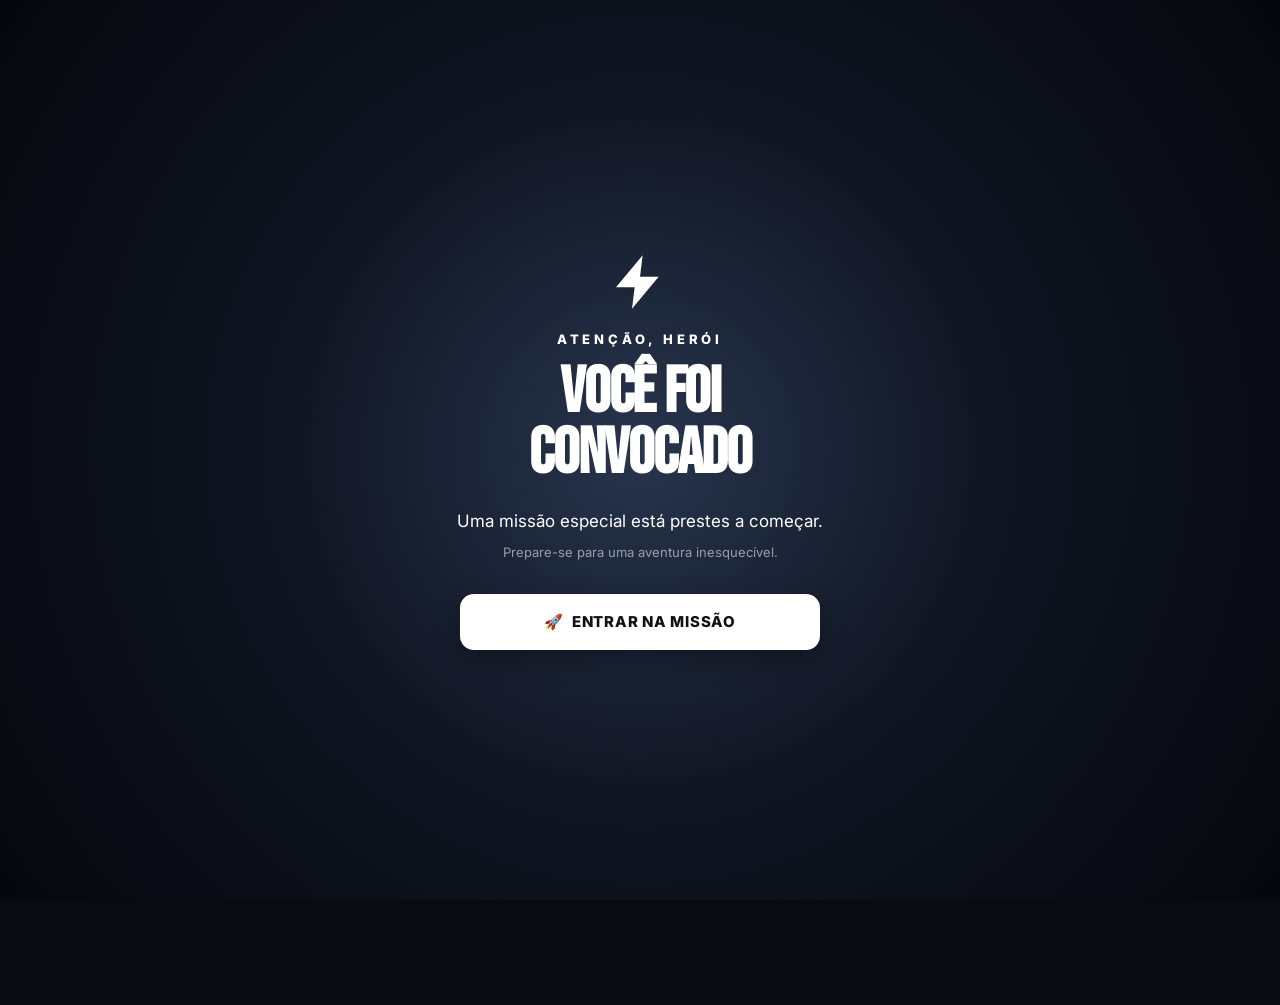
==== commit 2f8f0ae3: "Revise invitation details for Bernardo's birthday Updated the invitation details for Bernardo's 4th " ====
--- a/index.html
+++ b/index.html
@@ -1,672 +1,346 @@
 <!DOCTYPE html>
 <html lang="pt-BR">
+
 <head>
   <meta charset="UTF-8">
   <meta name="viewport" content="width=device-width, initial-scale=1.0">
-
-  <title>Convite do Bernardo | 4 anos</title>
-  <meta name="description" content="Você está convidado para comemorar os 4 anos do Bernardo!">
-
-  <meta property="og:title" content="Aniversário do Bernardo - 4 anos">
-  <meta property="og:description" content="Prepare-se para uma aventura com os Vingadores LEGO!">
+  <meta name="theme-color" content="#0b0d17">
+
+  <!-- SEO -->
+  <title>Bernardo 4 Anos | Missão Vingadores LEGO</title>
+  <meta
+    name="description"
+    content="Você foi convocado para a missão mais especial do ano: os 4 anos do Bernardo. Confirme sua presença!"
+  >
+  <meta name="robots" content="noindex, nofollow">
+
+  <!-- Open Graph (WhatsApp, Facebook) -->
   <meta property="og:type" content="website">
-  <meta property="og:url" content="https://erivelson82.github.io/convite-bernardo-vingadores-lego/">
-  <meta property="og:image" content="https://erivelson82.github.io/convite-bernardo-vingadores-lego/assets/preview.jpg">
-
-  <!-- Favicon embutido (antes apontava para um arquivo inexistente) -->
-  <link rel="icon" href="data:image/svg+xml,<svg xmlns='http://www.w3.org/2000/svg' viewBox='0 0 100 100'><text y='.9em' font-size='90'>🦸</text></svg>">
-
-  <style>
-    /* ===== RESET / BASE ===== */
-    *,
-    *::before,
-    *::after {
-      box-sizing: border-box;
-    }
-
-    [hidden] {
-      display: none !important;
-    }
-
-    :root {
-      --vermelho: #d62828;
-      --vermelho-escuro: #7f1010;
-      --amarelo: #f5c400;
-      --amarelo-escuro: #b08e00;
-      --azul-escuro: #0a1a33;
-      --azul: #12294d;
-      --azul-claro: #1e3f70;
-      --texto: #e9f0fa;
-      --texto-suave: #b9c8de;
-      --verde: #25d366;
-    }
-
-    html {
-      scroll-behavior: smooth;
-    }
-
-    body {
-      margin: 0;
-      min-height: 100vh;
-      overflow-x: hidden;
-      font-family: "Trebuchet MS", "Segoe UI", system-ui, -apple-system, sans-serif;
-      line-height: 1.6;
-      color: var(--texto);
-      background-color: var(--azul-escuro);
-      background-image:
-        radial-gradient(circle at 50% 0%, rgba(214, 40, 40, 0.35), transparent 55%),
-        radial-gradient(circle at 8% 18%, rgba(245, 196, 0, 0.12), transparent 40%),
-        radial-gradient(circle at 92% 85%, rgba(30, 63, 112, 0.65), transparent 45%);
-      background-attachment: fixed;
-      -webkit-tap-highlight-color: transparent;
-    }
-
-    h1, h2, h3 {
-      line-height: 1.2;
-      margin: 0 0 0.6em;
-    }
-
-    p {
-      margin: 0 0 1em;
-    }
-
-    strong {
-      color: var(--amarelo);
-    }
-
-    /* ===== BOTÕES ===== */
-    button {
-      font: inherit;
-      font-weight: 700;
-      cursor: pointer;
-      border: none;
-      border-radius: 999px;
-      padding: 14px 26px;
-      background: var(--amarelo);
-      color: #1a1a1a;
-      box-shadow: 0 4px 0 var(--amarelo-escuro);
-      transition: transform 0.15s ease, box-shadow 0.15s ease, filter 0.15s ease;
-    }
-
-    button:hover {
-      filter: brightness(1.07);
-    }
-
-    button:active {
-      transform: translateY(3px);
-      box-shadow: 0 1px 0 var(--amarelo-escuro);
-    }
-
-    button:focus-visible {
-      outline: 3px solid var(--amarelo);
-      outline-offset: 4px;
-    }
-
-    /* ===== TELA DE ABERTURA ===== */
-    .abertura {
-      min-height: 100vh;
-      min-height: 100dvh;
-      display: flex;
-      align-items: center;
-      justify-content: center;
-      padding: 24px 16px;
-    }
-
-    .conteudo-abertura {
-      width: min(640px, 100%);
-      padding: 40px 26px;
-      text-align: center;
-      border-radius: 24px;
-      border: 4px solid var(--amarelo);
-      background: linear-gradient(160deg, var(--azul) 0%, var(--azul-escuro) 100%);
-      box-shadow:
-        0 0 0 8px rgba(214, 40, 40, 0.85),
-        0 24px 60px rgba(0, 0, 0, 0.6);
-    }
-
-    .conteudo-abertura h1 {
-      font-size: clamp(1.7rem, 7vw, 2.5rem);
-      color: var(--amarelo);
-      text-transform: uppercase;
-      letter-spacing: 1px;
-    }
-
-    .conteudo-abertura h2 {
-      font-size: clamp(1.2rem, 5vw, 1.6rem);
-      color: var(--texto);
-    }
-
-    .conteudo-abertura > p:first-child {
-      font-weight: 700;
-      letter-spacing: 1px;
-      color: var(--vermelho);
-      text-shadow: 0 0 12px rgba(214, 40, 40, 0.6);
-    }
-
-    #btnEntrar {
-      margin-top: 12px;
-      font-size: 1.1rem;
-      padding: 16px 34px;
-    }
-
-    /* ===== CONVITE ===== */
-    .convite {
-      width: min(760px, 100%);
-      margin: 0 auto;
-      padding: 32px 16px 48px;
-    }
-
-    .cabecalho {
-      text-align: center;
-      margin-bottom: 8px;
-    }
-
-    .cabecalho p:first-child {
-      margin: 0;
-      font-size: 0.8rem;
-      font-weight: 700;
-      letter-spacing: 3px;
-      color: var(--vermelho);
-    }
-
-    .cabecalho h1 {
-      font-size: clamp(1.4rem, 6vw, 2.1rem);
-      color: var(--amarelo);
-      margin: 0.3em 0;
-    }
-
-    .cabecalho p:last-child {
-      color: var(--texto-suave);
-      margin: 0;
-    }
-
-    /* ===== INDICADORES ===== */
-    .pontos {
-      display: flex;
-      justify-content: center;
-      gap: 10px;
-      margin: 20px 0;
-    }
-
-    .ponto {
-      width: 12px;
-      height: 12px;
-      border-radius: 50%;
-      background: rgba(255, 255, 255, 0.25);
-      transition: background 0.3s ease, transform 0.3s ease;
-    }
-
-    .ponto.ativo {
-      background: var(--amarelo);
-      transform: scale(1.3);
-      box-shadow: 0 0 12px rgba(245, 196, 0, 0.8);
-    }
-
-    /* ===== ETAPAS ===== */
-    .etapa {
-      border-radius: 20px;
-      border: 3px solid var(--azul-claro);
-      padding: 28px 22px;
-      background: linear-gradient(160deg, rgba(18, 41, 77, 0.95), rgba(10, 26, 51, 0.95));
-      box-shadow: 0 18px 40px rgba(0, 0, 0, 0.45);
-    }
-
-    .etapa:not(.ativa) {
-      display: none !important;
-    }
-
-    .etapa.ativa {
-      display: block;
-      animation: aparecer 0.35s ease;
-    }
-
-    @keyframes aparecer {
-      from {
-        opacity: 0;
-        transform: translateY(10px);
-      }
-      to {
-        opacity: 1;
-        transform: translateY(0);
-      }
-    }
-
-    .etapa h2 {
-      font-size: clamp(1.2rem, 5vw, 1.6rem);
-      color: var(--amarelo);
-    }
-
-    /* ===== INFORMAÇÕES ===== */
-    .informacao {
-      display: grid;
-      gap: 10px;
-      margin: 20px 0;
-      padding: 18px 20px;
-      border-left: 6px solid var(--vermelho);
-      border-radius: 12px;
-      background: rgba(255, 255, 255, 0.06);
-    }
-
-    .informacao p {
-      margin: 0;
-    }
-
-    /* ===== CONTADOR ===== */
-    .contador {
-      display: grid;
-      grid-template-columns: repeat(4, 1fr);
-      gap: 10px;
-      margin: 24px 0;
-    }
-
-    .contador > div {
-      padding: 14px 4px;
-      text-align: center;
-      border-radius: 14px;
-      border: 2px solid rgba(245, 196, 0, 0.4);
-      background: rgba(255, 255, 255, 0.07);
-    }
-
-    .contador strong {
-      display: block;
-      font-size: clamp(1.3rem, 5vw, 2rem);
-      color: var(--amarelo);
-      font-variant-numeric: tabular-nums;
-    }
-
-    .contador span {
-      font-size: 0.7rem;
-      text-transform: uppercase;
-      letter-spacing: 1px;
-      color: var(--texto-suave);
-    }
-
-    .aviso {
-      text-align: center;
-      font-weight: 700;
-      color: var(--amarelo);
-    }
-
-    /* ===== NAVEGAÇÃO ===== */
-    .navegacao {
-      display: flex;
-      justify-content: center;
-      flex-wrap: wrap;
-      gap: 12px;
-      margin-top: 24px;
-    }
-
-    .navegacao button {
-      background: rgba(255, 255, 255, 0.1);
-      color: var(--texto);
-      border: 2px solid rgba(255, 255, 255, 0.28);
-      box-shadow: none;
-    }
-
-    .navegacao button:hover {
-      background: rgba(255, 255, 255, 0.18);
-      filter: none;
-    }
-
-    .navegacao button:active {
-      transform: translateY(2px);
-    }
-
-    /* ===== BOTÕES FINAIS ===== */
-    .botoes-finais {
-      display: flex;
-      justify-content: center;
-      flex-wrap: wrap;
-      gap: 12px;
-      margin-top: 20px;
-    }
-
-    .botoes-finais button[data-acao="confirmar"] {
-      background: var(--verde);
-      color: #06281a;
-      box-shadow: 0 4px 0 #128c42;
-    }
-
-    .botoes-finais button[data-acao="confirmar"]:active {
-      box-shadow: 0 1px 0 #128c42;
-    }
-
-    .botoes-finais button[data-acao="compartilhar"] {
-      background: #2f7de1;
-      color: #fff;
-      box-shadow: 0 4px 0 #1b4f96;
-    }
-
-    .botoes-finais button[data-acao="compartilhar"]:active {
-      box-shadow: 0 1px 0 #1b4f96;
-    }
-
-    /* ===== RODAPÉ ===== */
-    footer {
-      margin-top: 28px;
-      text-align: center;
-      font-size: 0.85rem;
-      color: var(--texto-suave);
-    }
-
-    footer p {
-      margin: 0;
-    }
-
-    /* ===== RESPONSIVO ===== */
-    @media (max-width: 420px) {
-      .contador {
-        grid-template-columns: repeat(2, 1fr);
-      }
-
-      .conteudo-abertura {
-        padding: 32px 18px;
-      }
-
-      .etapa {
-        padding: 22px 16px;
-      }
-    }
-
-    /* ===== ACESSIBILIDADE ===== */
-    @media (prefers-reduced-motion: reduce) {
-      html {
-        scroll-behavior: auto;
-      }
-
-      *,
-      *::before,
-      *::after {
-        animation: none !important;
-        transition: none !important;
-      }
-    }
-  </style>
+  <meta property="og:title" content="⚡ Bernardo 4 Anos | Missão Vingadores LEGO">
+  <meta
+    property="og:description"
+    content="Você foi convocado para uma missão especial. Confirme sua presença!"
+  >
+  <meta property="og:image" content="assets/preview.jpg">
+  <meta property="og:locale" content="pt_BR">
+
+  <!-- Twitter -->
+  <meta name="twitter:card" content="summary_large_image">
+  <meta name="twitter:title" content="⚡ Bernardo 4 Anos | Missão Vingadores LEGO">
+  <meta name="twitter:description" content="Você foi convocado para uma missão especial.">
+
+  <!-- Favicon -->
+  <link rel="icon" type="image/svg+xml" href="assets/favicon.svg">
+
+  <!-- Fontes -->
+  <link rel="preconnect" href="https://fonts.googleapis.com">
+  <link rel="preconnect" href="https://fonts.gstatic.com" crossorigin>
+  <link
+    href="https://fonts.googleapis.com/css2?family=Bebas+Neue&family=Inter:wght@400;600;800;900&display=swap"
+    rel="stylesheet"
+  >
+
+  <link rel="stylesheet" href="style.css">
 </head>
 
 <body>
 
-  <!-- TELA DE ABERTURA -->
-  <section id="abertura" class="abertura">
-    <div class="conteudo-abertura">
-      <p>🚨 ATENÇÃO, SUPER-HERÓI! 🚨</p>
-
-      <h1>Você foi convocado!</h1>
-
-      <p>Uma grande aventura está prestes a começar...</p>
-
-      <h2>Bernardo vai completar 4 anos!</h2>
-
-      <p>Prepare-se para uma missão especial com os Vingadores LEGO.</p>
-
-      <button id="btnEntrar" type="button">🦸 Abrir convite</button>
+  <!-- =====================================================
+       TELA 1 — ABERTURA
+  ===================================================== -->
+  <section class="abertura" id="abertura" aria-labelledby="abertura-titulo">
+    <div class="abertura-conteudo">
+
+      <div class="abertura-icon" aria-hidden="true">
+        <svg viewBox="0 0 24 24" fill="currentColor" width="64" height="64">
+          <path d="M13 2 3 14h7l-1 8 10-12h-7l1-8z"/>
+        </svg>
+      </div>
+
+      <p class="abertura-alerta">Atenção, herói</p>
+
+      <h1 class="abertura-titulo" id="abertura-titulo">
+        Você foi<br>convocado
+      </h1>
+
+      <p class="abertura-texto">
+        Uma missão especial está prestes a começar.
+      </p>
+      <p class="abertura-subtexto">
+        Prepare-se para uma aventura inesquecível.
+      </p>
+
+      <button
+        class="btn-principal"
+        id="btnEntrar"
+        type="button"
+        data-acao="entrar"
+      >
+        <span aria-hidden="true">🚀</span> Entrar na missão
+      </button>
+
     </div>
   </section>
 
-  <!-- CONVITE PRINCIPAL -->
-  <main id="convite" class="convite" hidden>
-
-    <header class="cabecalho">
-      <p>MISSÃO ESPECIAL</p>
-      <h1>🎉 Aniversário do Bernardo 🎉</h1>
-      <p>4 anos de muita aventura!</p>
-    </header>
-
-    <!-- INDICADORES DAS ETAPAS -->
-    <nav class="pontos" aria-label="Progresso do convite">
-      <span class="ponto ativo" role="img" aria-label="Etapa 1 de 4"></span>
-      <span class="ponto" role="img" aria-label="Etapa 2 de 4"></span>
-      <span class="ponto" role="img" aria-label="Etapa 3 de 4"></span>
-      <span class="ponto" role="img" aria-label="Etapa 4 de 4"></span>
+
+  <!-- =====================================================
+       CONVITE — 4 ETAPAS
+  ===================================================== -->
+  <main class="convite" id="convite" hidden>
+
+    <!-- Indicador de progresso -->
+    <nav class="progresso" aria-label="Progresso do convite">
+      <ol>
+        <li class="ponto ativo" data-etapa="1" aria-current="step">
+          <span class="sr-only">Etapa 1</span>
+        </li>
+        <li class="ponto" data-etapa="2">
+          <span class="sr-only">Etapa 2</span>
+        </li>
+        <li class="ponto" data-etapa="3">
+          <span class="sr-only">Etapa 3</span>
+        </li>
+        <li class="ponto" data-etapa="4">
+          <span class="sr-only">Etapa 4</span>
+        </li>
+      </ol>
     </nav>
 
-    <!-- ETAPA 1 -->
-    <section class="etapa ativa" id="etapa-1" aria-label="Etapa 1 de 4">
-      <h2>🦸 Uma missão para você!</h2>
-
-      <p>
-        Os Vingadores estão reunindo seus melhores aliados
-        para uma comemoração inesquecível.
-      </p>
-
-      <p>
-        Nosso pequeno herói, Bernardo, vai completar
-        <strong>4 anos</strong>, e sua presença fará essa aventura
-        ficar ainda mais especial!
-      </p>
-
-      <div class="navegacao">
-        <button type="button" data-acao="proxima">Aceitar missão ➜</button>
+
+    <!-- ETAPA 1 — BERNARDO -->
+    <section
+      class="etapa ativa"
+      id="etapa-1"
+      data-etapa="1"
+      aria-labelledby="etapa1-titulo"
+    >
+      <div class="etapa-conteudo hero">
+
+        <p class="logo">Vingadores</p>
+        <p class="mini-titulo">Uma missão especial</p>
+
+        <div class="raio" aria-hidden="true">
+          <svg viewBox="0 0 24 24" fill="currentColor" width="72" height="72">
+            <path d="M13 2 3 14h7l-1 8 10-12h-7l1-8z"/>
+          </svg>
+        </div>
+
+        <p class="apresentacao">O herói da vez é</p>
+
+        <h1 class="nome" id="etapa1-titulo">Bernardo</h1>
+
+        <div class="idade" aria-label="4 anos">4</div>
+        <h2>anos</h2>
+
+        <p class="texto-destaque">
+          Uma aventura incrível está prestes a começar.
+        </p>
+
+        <button class="btn-principal" type="button" data-acao="proxima">
+          Próximo <span aria-hidden="true">→</span>
+        </button>
+
       </div>
     </section>
 
-    <!-- ETAPA 2 -->
-    <section class="etapa" id="etapa-2" aria-label="Etapa 2 de 4">
-      <h2>📅 Anote na agenda!</h2>
-
-      <div class="informacao">
-        <p><strong>🎂 Aniversariante:</strong> Bernardo</p>
-        <p><strong>🎈 Idade:</strong> 4 anos</p>
-        <p><strong>📆 Data:</strong> 29 de novembro de 2026</p>
-        <p><strong>⏰ Horário:</strong> 12h</p>
-        <p><strong>📍 Local:</strong> Minha casa</p>
-      </div>
-
-      <p>Esperamos você para essa aventura!</p>
-
-      <div class="navegacao">
-        <button type="button" data-acao="anterior">← Voltar</button>
-        <button type="button" data-acao="proxima">Continuar ➜</button>
+
+    <!-- ETAPA 2 — MISSÃO -->
+    <section
+      class="etapa"
+      id="etapa-2"
+      data-etapa="2"
+      aria-labelledby="etapa2-titulo"
+    >
+      <div class="etapa-conteudo">
+
+        <div class="icone-grande" aria-hidden="true">🦸</div>
+        <p class="mini-titulo">Arquivo da S.H.I.E.L.D.</p>
+
+        <h2 id="etapa2-titulo">Sua missão</h2>
+
+        <p class="texto">
+          O agente Bernardo está completando <strong>4 anos</strong>
+          e precisa dos seus melhores aliados.
+        </p>
+
+        <ul class="cards-missao" role="list">
+          <li class="card-missao">
+            <span aria-hidden="true">🛡️</span>
+            <strong>Coragem</strong>
+            <small>Para encarar grandes aventuras.</small>
+          </li>
+          <li class="card-missao">
+            <span aria-hidden="true">⚡</span>
+            <strong>Energia</strong>
+            <small>Para brincar e se divertir.</small>
+          </li>
+          <li class="card-missao">
+            <span aria-hidden="true">🤝</span>
+            <strong>Amizade</strong>
+            <small>Para tornar o dia inesquecível.</small>
+          </li>
+        </ul>
+
+        <p class="alerta" role="note">
+          <span aria-hidden="true">⚠️</span>
+          Sua presença é muito importante!
+        </p>
+
+        <div class="navegacao">
+          <button class="btn-secundario" type="button" data-acao="anterior">
+            <span aria-hidden="true">←</span> Voltar
+          </button>
+          <button class="btn-principal" type="button" data-acao="proxima">
+            Próximo <span aria-hidden="true">→</span>
+          </button>
+        </div>
+
       </div>
     </section>
 
-    <!-- ETAPA 3 -->
-    <section class="etapa" id="etapa-3" aria-label="Etapa 3 de 4">
-      <h2>⏳ Contagem regressiva</h2>
-
-      <p>A missão está chegando! Falta pouco para a grande festa.</p>
-
-      <div class="contador" id="contador" aria-live="polite">
-        <div>
-          <strong id="dias">--</strong>
-          <span>Dias</span>
+
+    <!-- ETAPA 3 — DATA E LOCAL -->
+    <section
+      class="etapa"
+      id="etapa-3"
+      data-etapa="3"
+      aria-labelledby="etapa3-titulo"
+    >
+      <div class="etapa-conteudo">
+
+        <div class="icone-grande" aria-hidden="true">📋</div>
+        <p class="mini-titulo">Dados da missão</p>
+
+        <h2 id="etapa3-titulo">Quando e onde?</h2>
+
+        <dl class="informacoes">
+          <div class="informacao">
+            <dt><span aria-hidden="true">📅</span> Data</dt>
+            <dd><time datetime="2026-11-29">29 de novembro de 2026</time></dd>
+          </div>
+          <div class="informacao">
+            <dt><span aria-hidden="true">⏰</span> Horário</dt>
+            <dd><time datetime="12:00">12h00</time></dd>
+          </div>
+          <div class="informacao">
+            <dt><span aria-hidden="true">📍</span> Local</dt>
+            <dd>Minha casa</dd>
+          </div>
+        </dl>
+
+        <button
+          class="btn-localizacao"
+          id="btnLocalizacao"
+          type="button"
+          data-acao="localizacao"
+        >
+          <span aria-hidden="true">📍</span> Ver localização
+        </button>
+
+        <div class="navegacao">
+          <button class="btn-secundario" type="button" data-acao="anterior">
+            <span aria-hidden="true">←</span> Voltar
+          </button>
+          <button class="btn-principal" type="button" data-acao="proxima">
+            Próximo <span aria-hidden="true">→</span>
+          </button>
         </div>
 
-        <div>
-          <strong id="horas">--</strong>
-          <span>Horas</span>
+      </div>
+    </section>
+
+
+    <!-- ETAPA 4 — CONFIRMAÇÃO -->
+    <section
+      class="etapa"
+      id="etapa-4"
+      data-etapa="4"
+      aria-labelledby="etapa4-titulo"
+    >
+      <div class="etapa-conteudo confirmacao" id="confirmacao">
+
+        <div class="icone-grande" aria-hidden="true">🎉</div>
+        <p class="mini-titulo">Última etapa</p>
+
+        <h2 id="etapa4-titulo">Você aceita a missão?</h2>
+
+        <p class="texto">
+          Bernardo está esperando seus melhores aliados.
+        </p>
+
+        <div class="contador" aria-live="polite">
+          <p>A missão começa em</p>
+          <div class="countdown" role="timer">
+            <div class="tempo">
+              <strong id="dias">00</strong>
+              <span>dias</span>
+            </div>
+            <div class="tempo">
+              <strong id="horas">00</strong>
+              <span>horas</span>
+            </div>
+            <div class="tempo">
+              <strong id="minutos">00</strong>
+              <span>min</span>
+            </div>
+            <div class="tempo">
+              <strong id="segundos">00</strong>
+              <span>seg</span>
+            </div>
+          </div>
         </div>
 
-        <div>
-          <strong id="minutos">--</strong>
-          <span>Minutos</span>
-        </div>
-
-        <div>
-          <strong id="segundos">--</strong>
-          <span>Segundos</span>
-        </div>
-      </div>
-
-      <p class="aviso" id="avisoFesta" hidden>
-        🎉 A festa começou! Nos vemos lá, super-herói!
-      </p>
-
-      <div class="navegacao">
-        <button type="button" data-acao="anterior">← Voltar</button>
-        <button type="button" data-acao="proxima">Última etapa ➜</button>
+        <button
+          class="btn-principal btn-confirmar"
+          id="btnConfirmarFinal"
+          type="button"
+          data-acao="confirmar"
+        >
+          <span aria-hidden="true">✅</span> Confirmar presença
+        </button>
+
+        <button
+          class="btn-compartilhar"
+          id="btnCompartilhar"
+          type="button"
+          data-acao="compartilhar"
+        >
+          <span aria-hidden="true">📲</span> Compartilhar convite
+        </button>
+
+        <button
+          class="btn-secundario voltar-final"
+          type="button"
+          data-acao="anterior"
+        >
+          <span aria-hidden="true">←</span> Voltar
+        </button>
+
       </div>
     </section>
 
-    <!-- ETAPA 4 -->
-    <section class="etapa" id="etapa-4" aria-label="Etapa 4 de 4">
-      <h2>🛡️ Você aceita essa missão?</h2>
-
-      <p>Sua presença é muito importante para o Bernardo!</p>
-
-      <p>Confirme sua presença e compartilhe o convite com a família.</p>
-
-      <div class="botoes-finais">
-        <button type="button" data-acao="confirmar">✅ Confirmar presença</button>
-        <button type="button" data-acao="compartilhar">📲 Compartilhar convite</button>
-      </div>
-
-      <div class="navegacao">
-        <button type="button" data-acao="anterior">← Voltar</button>
-      </div>
-    </section>
-
+
+    <!-- RODAPÉ -->
     <footer>
-      <p>Feito com carinho para celebrar os 4 anos do Bernardo ❤️</p>
+      <strong>
+        <span aria-hidden="true">⚡</span>
+        Bernardo Furtado
+        <span aria-hidden="true">⚡</span>
+      </strong>
+      <span>4 anos • Uma aventura inesquecível</span>
     </footer>
 
   </main>
 
-  <script>
-    document.addEventListener("DOMContentLoaded", function () {
-      "use strict";
-
-      /* ====== CONFIGURAÇÕES ====== */
-      // Coloque aqui o número que vai receber as confirmações.
-      // Formato: código do país + DDD + número (ex.: "5511999999999").
-      // Deixe vazio ("") para o WhatsApp abrir a lista de contatos.
-      var WHATSAPP_NUMERO = "";
-
-      var DATA_FESTA = new Date("2026-11-29T12:00:00-03:00");
-
-      var MENSAGEM_CONFIRMACAO =
-        "Olá! Confirmo minha presença no aniversário de 4 anos do Bernardo, dia 29/11/2026, às 12h. 🎉";
-
-      /* ====== ELEMENTOS ====== */
-      var abertura = document.getElementById("abertura");
-      var convite = document.getElementById("convite");
-      var btnEntrar = document.getElementById("btnEntrar");
-      var etapas = Array.prototype.slice.call(document.querySelectorAll(".etapa"));
-      var pontos = Array.prototype.slice.call(document.querySelectorAll(".ponto"));
-
-      var elDias = document.getElementById("dias");
-      var elHoras = document.getElementById("horas");
-      var elMinutos = document.getElementById("minutos");
-      var elSegundos = document.getElementById("segundos");
-      var avisoFesta = document.getElementById("avisoFesta");
-      var contador = document.getElementById("contador");
-
-      var etapaAtual = 0;
-
-      /* ====== NAVEGAÇÃO ENTRE ETAPAS ====== */
-      function mostrarEtapa(indice) {
-        if (indice < 0 || indice >= etapas.length) return;
-
-        etapaAtual = indice;
-
-        etapas.forEach(function (etapa, i) {
-          var ativa = i === etapaAtual;
-          etapa.classList.toggle("ativa", ativa);
-          etapa.hidden = !ativa;
-        });
-
-        pontos.forEach(function (ponto, i) {
-          ponto.classList.toggle("ativo", i === etapaAtual);
-        });
-
-        window.scrollTo({ top: 0, behavior: "smooth" });
-      }
-
-      /* ====== ABRIR O CONVITE ====== */
-      btnEntrar.addEventListener("click", function () {
-        abertura.hidden = true;
-        convite.hidden = false;
-        mostrarEtapa(0);
-      });
-
-      /* ====== COMPARTILHAR ====== */
-      function copiarLink(url) {
-        if (navigator.clipboard && window.isSecureContext) {
-          navigator.clipboard.writeText(url)
-            .then(function () {
-              alert("Link do convite copiado! Agora é só enviar para a família.");
-            })
-            .catch(function () {
-              prompt("Copie o link do convite:", url);
-            });
-        } else {
-          prompt("Copie o link do convite:", url);
-        }
-      }
-
-      function compartilharConvite() {
-        var url = window.location.href;
-
-        if (navigator.share) {
-          navigator.share({
-            title: "Aniversário do Bernardo - 4 anos",
-            text: "Você está convidado para a aventura dos Vingadores LEGO!",
-            url: url
-          }).catch(function (erro) {
-            // Se o usuário apenas cancelou, não faz nada.
-            if (erro && erro.name === "AbortError") return;
-            copiarLink(url);
-          });
-          return;
-        }
-
-        copiarLink(url);
-      }
-
-      /* ====== CONFIRMAR PRESENÇA ====== */
-      function confirmarPresenca() {
-        var texto = encodeURIComponent(MENSAGEM_CONFIRMACAO);
-        var url = WHATSAPP_NUMERO
-          ? "https://wa.me/" + WHATSAPP_NUMERO + "?text=" + texto
-          : "https://wa.me/?text=" + texto;
-
-        var janela = window.open(url, "_blank", "noopener,noreferrer");
-        if (janela) janela.focus();
-      }
-
-      /* ====== AÇÕES DOS BOTÕES ====== */
-      document.querySelectorAll("[data-acao]").forEach(function (botao) {
-        botao.addEventListener("click", function () {
-          var acao = botao.dataset.acao;
-
-          if (acao === "proxima") mostrarEtapa(etapaAtual + 1);
-          if (acao === "anterior") mostrarEtapa(etapaAtual - 1);
-          if (acao === "confirmar") confirmarPresenca();
-          if (acao === "compartilhar") compartilharConvite();
-        });
-      });
-
-      /* ====== CONTAGEM REGRESSIVA ====== */
-      function doisDigitos(valor) {
-        return String(valor).padStart(2, "0");
-      }
-
-      function atualizarContagem() {
-        var diferenca = DATA_FESTA.getTime() - Date.now();
-
-        if (diferenca <= 0) {
-          elDias.textContent = "00";
-          elHoras.textContent = "00";
-          elMinutos.textContent = "00";
-          elSegundos.textContent = "00";
-
-          if (contador) contador.hidden = true;
-          if (avisoFesta) avisoFesta.hidden = false;
-          return;
-        }
-
-        elDias.textContent = doisDigitos(Math.floor(diferenca / 86400000));
-        elHoras.textContent = doisDigitos(Math.floor(diferenca / 3600000) % 24);
-        elMinutos.textContent = doisDigitos(Math.floor(diferenca / 60000) % 60);
-        elSegundos.textContent = doisDigitos(Math.floor(diferenca / 1000) % 60);
-      }
-
-      /* ====== INICIALIZAÇÃO ====== */
-      mostrarEtapa(0);
-      atualizarContagem();
-      setInterval(atualizarContagem, 1000);
-    });
-  </script>
+
+  <noscript>
+    <p class="noscript-aviso">
+      Este convite precisa de JavaScript para funcionar.
+      Entre em contato diretamente com a família do Bernardo.
+    </p>
+  </noscript>
+
+  <script src="script.js" defer></script>
 
 </body>
 </html>
--- a/style.css
+++ b/style.css
@@ -0,0 +1,780 @@
+/* =====================================================
+   BERNARDO 4 ANOS · VINGADORES LEGO
+   Estilos — Design tokens, responsivo, acessível
+===================================================== */
+
+
+/* =====================================================
+   DESIGN TOKENS
+===================================================== */
+:root {
+  /* Cores — base */
+  --c-bg:            #090b12;
+  --c-bg-deep:       #05070c;
+  --c-bg-elevated:   #101522;
+  --c-surface:       rgba(255, 255, 255, 0.07);
+  --c-surface-hi:    rgba(255, 255, 255, 0.10);
+  --c-border:        rgba(255, 255, 255, 0.12);
+  --c-border-strong: rgba(255, 255, 255, 0.20);
+
+  /* Cores — texto */
+  --c-text:          #ffffff;
+  --c-text-muted:    rgba(255, 255, 255, 0.78);
+  --c-text-dim:      rgba(255, 255, 255, 0.55);
+  --c-text-faint:    rgba(255, 255, 255, 0.40);
+
+  /* Cores — marca */
+  --c-brand:         #ffffff;
+  --c-on-brand:      #111111;
+  --c-accent:        #4c8dff;
+
+  /* Gradiente reutilizável */
+  --grad-bg:
+    radial-gradient(
+      circle at 50% 15%,
+      #28354d 0%,
+      #111622 42%,
+      #080a10 100%
+    );
+
+  /* Tipografia */
+  --font-display: "Bebas Neue", "Anton", Impact, sans-serif;
+  --font-body:    "Inter", system-ui, -apple-system, "Segoe UI", Roboto, sans-serif;
+
+  --fs-xs:  0.6875rem; /* 11px */
+  --fs-sm:  0.8125rem; /* 13px */
+  --fs-md:  0.9375rem; /* 15px */
+  --fs-lg:  1.0625rem; /* 17px */
+  --fs-xl:  1.25rem;   /* 20px */
+  --fs-2xl: clamp(1.875rem, 9vw, 2.8125rem);
+  --fs-hero: clamp(3rem, 15vw, 4.6875rem);
+  --fs-mega: clamp(2.5rem, 12vw, 4.0625rem);
+
+  --fw-regular: 400;
+  --fw-semibold: 600;
+  --fw-bold: 800;
+  --fw-black: 900;
+
+  --tracking-tight: -0.02em;
+  --tracking-wide: 0.05em;
+  --tracking-wider: 0.15em;
+  --tracking-widest: 0.3em;
+
+  /* Espaçamento (escala 4px) */
+  --sp-1: 0.25rem;
+  --sp-2: 0.5rem;
+  --sp-3: 0.75rem;
+  --sp-4: 1rem;
+  --sp-5: 1.25rem;
+  --sp-6: 1.5rem;
+  --sp-8: 2rem;
+  --sp-10: 2.5rem;
+
+  /* Raios */
+  --r-sm: 10px;
+  --r-md: 14px;
+  --r-lg: 18px;
+  --r-full: 9999px;
+
+  /* Sombras */
+  --sh-sm: 0 4px 12px rgba(0, 0, 0, 0.25);
+  --sh-md: 0 10px 25px rgba(0, 0, 0, 0.30);
+  --sh-lg: 0 15px 35px rgba(0, 0, 0, 0.35);
+  --sh-ring: 0 0 0 8px rgba(255, 255, 255, 0.12);
+
+  /* Motion */
+  --ease-out: cubic-bezier(0.22, 1, 0.36, 1);
+  --ease-in-out: cubic-bezier(0.65, 0, 0.35, 1);
+  --dur-fast: 180ms;
+  --dur-base: 320ms;
+  --dur-slow: 700ms;
+
+  /* Layout */
+  --container: 30rem;
+  --z-overlay: 9999;
+  --z-progress: 1000;
+  --z-toast: 10000;
+}
+
+
+/* =====================================================
+   RESET
+===================================================== */
+*,
+*::before,
+*::after {
+  margin: 0;
+  padding: 0;
+  box-sizing: border-box;
+}
+
+html {
+  -webkit-text-size-adjust: 100%;
+  text-size-adjust: 100%;
+}
+
+html:focus-within {
+  scroll-behavior: smooth;
+}
+
+body {
+  min-height: 100dvh;
+  font-family: var(--font-body);
+  font-size: 1rem;
+  line-height: 1.5;
+  background: var(--c-bg);
+  color: var(--c-text);
+  -webkit-font-smoothing: antialiased;
+  text-rendering: optimizeLegibility;
+}
+
+img,
+svg,
+video {
+  display: block;
+  max-width: 100%;
+}
+
+button,
+input,
+select,
+textarea {
+  font: inherit;
+  color: inherit;
+}
+
+button {
+  cursor: pointer;
+  background: none;
+  border: none;
+}
+
+ul,
+ol {
+  list-style: none;
+}
+
+a {
+  color: inherit;
+  text-decoration: none;
+}
+
+:focus-visible {
+  outline: 2px solid var(--c-accent);
+  outline-offset: 3px;
+  border-radius: var(--r-sm);
+}
+
+.sr-only {
+  position: absolute;
+  width: 1px;
+  height: 1px;
+  padding: 0;
+  margin: -1px;
+  overflow: hidden;
+  clip: rect(0 0 0 0);
+  white-space: nowrap;
+  border: 0;
+}
+
+
+/* =====================================================
+   TELA DE ABERTURA
+===================================================== */
+.abertura {
+  position: fixed;
+  inset: 0;
+  z-index: var(--z-overlay);
+  display: grid;
+  place-items: center;
+  padding: var(--sp-6);
+  text-align: center;
+
+  background:
+    radial-gradient(
+      circle at center,
+      #28354d 0%,
+      #101522 45%,
+      #05070c 100%
+    );
+
+  transition:
+    opacity var(--dur-slow) var(--ease-out),
+    visibility var(--dur-slow) var(--ease-out),
+    transform var(--dur-slow) var(--ease-out);
+}
+
+.abertura.fechar {
+  opacity: 0;
+  visibility: hidden;
+  transform: scale(1.08);
+  pointer-events: none;
+}
+
+.abertura-conteudo {
+  width: 100%;
+  max-width: 27rem;
+  animation: entrada var(--dur-slow) var(--ease-out);
+}
+
+.abertura-icon {
+  margin-bottom: var(--sp-4);
+  color: var(--c-brand);
+  animation: pulsar 1.8s var(--ease-in-out) infinite;
+}
+
+.abertura-icon svg {
+  margin-inline: auto;
+}
+
+.abertura-alerta {
+  font-size: var(--fs-sm);
+  font-weight: var(--fw-bold);
+  letter-spacing: var(--tracking-widest);
+  text-transform: uppercase;
+  margin-bottom: var(--sp-3);
+}
+
+.abertura-titulo {
+  font-family: var(--font-display);
+  font-size: var(--fs-mega);
+  line-height: 0.95;
+  font-weight: var(--fw-black);
+  letter-spacing: var(--tracking-tight);
+  text-transform: uppercase;
+  margin-bottom: var(--sp-6);
+}
+
+.abertura-texto {
+  font-size: var(--fs-lg);
+  margin-bottom: var(--sp-2);
+}
+
+.abertura-subtexto {
+  font-size: var(--fs-sm);
+  color: var(--c-text-dim);
+  margin-bottom: var(--sp-8);
+}
+
+
+/* =====================================================
+   CONVITE
+===================================================== */
+.convite {
+  width: 100%;
+  min-height: 100dvh;
+  opacity: 0;
+  visibility: hidden;
+  transition:
+    opacity var(--dur-slow) var(--ease-out),
+    visibility var(--dur-slow) var(--ease-out);
+}
+
+.convite[hidden] {
+  display: block; /* sobrescreve o display: none padrão do atributo */
+}
+
+.convite.mostrar {
+  opacity: 1;
+  visibility: visible;
+}
+
+
+/* =====================================================
+   PROGRESSO
+===================================================== */
+.progresso {
+  position: fixed;
+  top: var(--sp-5);
+  left: 50%;
+  transform: translateX(-50%);
+  z-index: var(--z-progress);
+  width: 10.625rem;
+}
+
+.progresso ol {
+  display: flex;
+  align-items: center;
+}
+
+.ponto {
+  width: 0.6875rem;
+  height: 0.6875rem;
+  border-radius: var(--r-full);
+  background: rgba(255, 255, 255, 0.25);
+  flex: 0 0 auto;
+  transition:
+    background var(--dur-base) var(--ease-out),
+    transform var(--dur-base) var(--ease-out);
+}
+
+.ponto.ativo {
+  background: var(--c-brand);
+  transform: scale(1.25);
+}
+
+.progresso li + li {
+  flex: 1;
+  display: flex;
+  align-items: center;
+}
+
+.progresso li + li::before {
+  content: "";
+  flex: 1;
+  height: 2px;
+  background: rgba(255, 255, 255, 0.2);
+}
+
+
+/* =====================================================
+   ETAPAS
+===================================================== */
+.etapa {
+  display: none;
+  min-height: 100dvh;
+  padding: 4.6875rem var(--sp-6) var(--sp-10);
+  background: var(--grad-bg);
+}
+
+.etapa.ativa {
+  display: grid;
+  place-items: center;
+  animation: entrarEtapa var(--dur-base) var(--ease-out);
+}
+
+.etapa-conteudo {
+  width: 100%;
+  max-width: var(--container);
+  text-align: center;
+}
+
+.etapa h2 {
+  font-family: var(--font-display);
+  font-size: var(--fs-2xl);
+  line-height: 1;
+  font-weight: var(--fw-black);
+  letter-spacing: var(--tracking-tight);
+  text-transform: uppercase;
+  margin-bottom: var(--sp-5);
+}
+
+.mini-titulo {
+  font-size: var(--fs-xs);
+  font-weight: var(--fw-bold);
+  letter-spacing: var(--tracking-widest);
+  text-transform: uppercase;
+  color: var(--c-text-dim);
+  margin-bottom: var(--sp-4);
+}
+
+.texto {
+  font-size: var(--fs-md);
+  line-height: 1.7;
+  color: var(--c-text-muted);
+  margin-bottom: var(--sp-6);
+}
+
+.icone-grande {
+  font-size: 3.625rem;
+  line-height: 1;
+  margin-bottom: var(--sp-4);
+  animation: flutuar 3s var(--ease-in-out) infinite;
+  will-change: transform;
+}
+
+
+/* =====================================================
+   HERO
+===================================================== */
+.hero {
+  padding-top: var(--sp-8);
+}
+
+.logo {
+  display: inline-block;
+  font-family: var(--font-display);
+  font-size: var(--fs-xl);
+  font-weight: var(--fw-black);
+  letter-spacing: var(--tracking-wide);
+  text-transform: uppercase;
+  padding: var(--sp-2) var(--sp-4);
+  margin-bottom: var(--sp-6);
+  border: 3px solid var(--c-brand);
+  transform: skew(-8deg);
+}
+
+.raio {
+  margin-bottom: var(--sp-1);
+  color: var(--c-brand);
+  animation: pulsar 1.8s var(--ease-in-out) infinite;
+}
+
+.raio svg {
+  margin-inline: auto;
+}
+
+.apresentacao {
+  font-size: var(--fs-md);
+  color: var(--c-text-dim);
+  margin-bottom: var(--sp-1);
+}
+
+.nome {
+  font-family: var(--font-display);
+  font-size: var(--fs-hero);
+  line-height: 1;
+  font-weight: var(--fw-black);
+  letter-spacing: var(--tracking-tight);
+  text-transform: uppercase;
+  margin-bottom: var(--sp-2);
+}
+
+.idade {
+  width: 5.625rem;
+  aspect-ratio: 1;
+  margin: var(--sp-3) auto;
+  display: grid;
+  place-items: center;
+  border-radius: var(--r-full);
+  font-family: var(--font-display);
+  font-size: 3.4375rem;
+  font-weight: var(--fw-black);
+  background: var(--c-brand);
+  color: var(--c-on-brand);
+  box-shadow: var(--sh-ring), var(--sh-lg);
+}
+
+.hero h2 {
+  font-size: var(--fs-xl);
+  font-weight: var(--fw-bold);
+  letter-spacing: 0.5em;
+  text-transform: uppercase;
+  margin-bottom: var(--sp-5);
+}
+
+.texto-destaque {
+  font-size: var(--fs-lg);
+  line-height: 1.6;
+  max-width: 22.5rem;
+  margin: 0 auto var(--sp-8);
+}
+
+
+/* =====================================================
+   CARDS DA MISSÃO
+===================================================== */
+.cards-missao {
+  display: grid;
+  gap: var(--sp-3);
+  margin: var(--sp-6) 0;
+}
+
+.card-missao {
+  display: grid;
+  grid-template-columns: 3rem 1fr;
+  grid-template-rows: auto auto;
+  column-gap: var(--sp-3);
+  text-align: left;
+  padding: var(--sp-4);
+  border-radius: var(--r-md);
+  background: var(--c-surface);
+  border: 1px solid var(--c-border);
+  transition:
+    background var(--dur-fast) var(--ease-out),
+    border-color var(--dur-fast) var(--ease-out);
+}
+
+.card-missao:hover {
+  background: var(--c-surface-hi);
+  border-color: var(--c-border-strong);
+}
+
+.card-missao > span {
+  grid-row: 1 / 3;
+  display: grid;
+  place-items: center;
+  font-size: 1.875rem;
+  line-height: 1;
+}
+
+.card-missao strong {
+  font-size: var(--fs-sm);
+  font-weight: var(--fw-bold);
+  text-transform: uppercase;
+  letter-spacing: var(--tracking-wide);
+  margin-bottom: var(--sp-1);
+}
+
+.card-missao small {
+  font-size: var(--fs-xs);
+  line-height: 1.5;
+  color: var(--c-text-dim);
+}
+
+.alerta {
+  font-size: var(--fs-xs);
+  font-weight: var(--fw-bold);
+  letter-spacing: var(--tracking-wide);
+  text-transform: uppercase;
+  line-height: 1.5;
+  margin: var(--sp-5) 0;
+  padding: var(--sp-3);
+  border-radius: var(--r-sm);
+  background: var(--c-surface);
+  border: 1px solid var(--c-border);
+}
+
+
+/* =====================================================
+   INFORMAÇÕES (dl)
+===================================================== */
+.informacoes {
+  display: grid;
+  gap: var(--sp-3);
+  margin-bottom: var(--sp-6);
+}
+
+.informacao {
+  display: flex;
+  align-items: center;
+  gap: var(--sp-4);
+  text-align: left;
+  padding: var(--sp-4);
+  border-radius: var(--r-md);
+  background: var(--c-surface);
+  border: 1px solid var(--c-border);
+}
+
+.informacao dt {
+  display: flex;
+  align-items: center;
+  gap: var(--sp-3);
+  font-size: var(--fs-xs);
+  font-weight: var(--fw-bold);
+  letter-spacing: var(--tracking-wider);
+  text-transform: uppercase;
+  color: var(--c-text-dim);
+  flex: 0 0 auto;
+}
+
+.informacao dt > span[aria-hidden] {
+  width: 3rem;
+  height: 3rem;
+  display: grid;
+  place-items: center;
+  border-radius: var(--r-md);
+  font-size: 1.5rem;
+  background: var(--c-surface-hi);
+}
+
+.informacao dd {
+  font-size: var(--fs-lg);
+  font-weight: var(--fw-semibold);
+}
+
+
+/* =====================================================
+   BOTÕES
+===================================================== */
+.btn-principal,
+.btn-secundario,
+.btn-localizacao,
+.btn-compartilhar {
+  display: inline-flex;
+  align-items: center;
+  justify-content: center;
+  gap: var(--sp-2);
+  font-weight: var(--fw-bold);
+  text-transform: uppercase;
+  letter-spacing: var(--tracking-wide);
+  transition:
+    transform var(--dur-fast) var(--ease-out),
+    box-shadow var(--dur-base) var(--ease-out),
+    background var(--dur-fast) var(--ease-out),
+    border-color var(--dur-fast) var(--ease-out);
+}
+
+.btn-principal {
+  width: 100%;
+  max-width: 22.5rem;
+  min-height: 3.5rem;
+  padding: var(--sp-4) var(--sp-5);
+  border-radius: var(--r-md);
+  font-size: var(--fs-md);
+  color: var(--c-on-brand);
+  background: var(--c-brand);
+  box-shadow: var(--sh-md);
+}
+
+.btn-principal:hover {
+  box-shadow: var(--sh-lg);
+}
+
+.btn-principal:active {
+  transform: scale(0.96);
+}
+
+.btn-secundario {
+  min-height: 3.125rem;
+  padding: var(--sp-3) var(--sp-4);
+  border-radius: var(--r-sm);
+  font-size: var(--fs-xs);
+  color: var(--c-text);
+  background: var(--c-surface);
+  border: 1px solid var(--c-border);
+}
+
+.btn-secundario:hover {
+  background: var(--c-surface-hi);
+  border-color: var(--c-border-strong);
+}
+
+.btn-localizacao {
+  width: 100%;
+  min-height: 3.25rem;
+  margin: var(--sp-2) 0 var(--sp-6);
+  border-radius: var(--r-md);
+  font-size: var(--fs-sm);
+  color: var(--c-text);
+  background: var(--c-surface-hi);
+  border: 1px solid var(--c-border-strong);
+}
+
+.btn-localizacao:hover {
+  background: rgba(255, 255, 255, 0.14);
+}
+
+.btn-compartilhar {
+  width: 100%;
+  max-width: 22.5rem;
+  min-height: 3.25rem;
+  margin-top: var(--sp-3);
+  border-radius: var(--r-md);
+  font-size: var(--fs-xs);
+  color: var(--c-text);
+  background: var(--c-surface);
+  border: 1px solid var(--c-border);
+}
+
+.btn-compartilhar:hover {
+  background: var(--c-surface-hi);
+}
+
+.navegacao {
+  display: flex;
+  align-items: center;
+  justify-content: center;
+  gap: var(--sp-3);
+  width: 100%;
+}
+
+.navegacao .btn-principal {
+  flex: 1;
+}
+
+.voltar-final {
+  margin-top: var(--sp-5);
+}
+
+
+/* =====================================================
+   CONTADOR
+===================================================== */
+.contador {
+  width: 100%;
+  margin: var(--sp-6) 0;
+  padding: var(--sp-5) var(--sp-3);
+  border-radius: var(--r-lg);
+  background: var(--c-surface);
+  border: 1px solid var(--c-border);
+}
+
+.contador > p {
+  font-size: var(--fs-xs);
+  font-weight: var(--fw-bold);
+  letter-spacing: var(--tracking-wider);
+  text-transform: uppercase;
+  color: var(--c-text-dim);
+  margin-bottom: var(--sp-4);
+}
+
+.countdown {
+  display: grid;
+  grid-template-columns: repeat(4, 1fr);
+  gap: var(--sp-2);
+}
+
+.tempo {
+  padding: var(--sp-3) var(--sp-1);
+  border-radius: var(--r-sm);
+  background: var(--c-surface-hi);
+}
+
+.tempo strong {
+  display: block;
+  font-family: var(--font-display);
+  font-size: 1.5625rem;
+  line-height: 1;
+  font-variant-numeric: tabular-nums;
+  margin-bottom: var(--sp-1);
+}
+
+.tempo span {
+  font-size: 0.5rem;
+  font-weight: var(--fw-bold);
+  letter-spacing: var(--tracking-wide);
+  text-transform: uppercase;
+  color: var(--c-text-dim);
+}
+
+
+/* =====================================================
+   RODAPÉ
+===================================================== */
+footer {
+  text-align: center;
+  padding: var(--sp-6) var(--sp-5) var(--sp-8);
+  background: #06070b;
+}
+
+footer strong {
+  display: block;
+  font-size: var(--fs-xs);
+  font-weight: var(--fw-bold);
+  letter-spacing: var(--tracking-wide);
+  text-transform: uppercase;
+  margin-bottom: var(--sp-2);
+}
+
+footer span {
+  font-size: 0.5625rem;
+  color: var(--c-text-faint);
+  letter-spacing: var(--tracking-wide);
+  text-transform: uppercase;
+}
+
+
+/* =====================================================
+   TOAST
+===================================================== */
+.toast {
+  position: fixed;
+  left: 50%;
+  bottom: var(--sp-6);
+  transform: translate(-50%, 1.5rem);
+
+  z-index: var(--z-toast);
+  width: calc(100% - var(--sp-8));
+  max-width: 25rem;
+  padding: var(--sp-4);
+
+  border-radius: var(--r-md);
+  background: #111;
+  color: var(--c-text);
+  text-align: center;
+  font-size: var(--fs-sm);
+  font-weight: var(--fw-bold);
+  letter-spacing: var(--tracking-wide);
+
+  box-shadow: var(--sh-lg
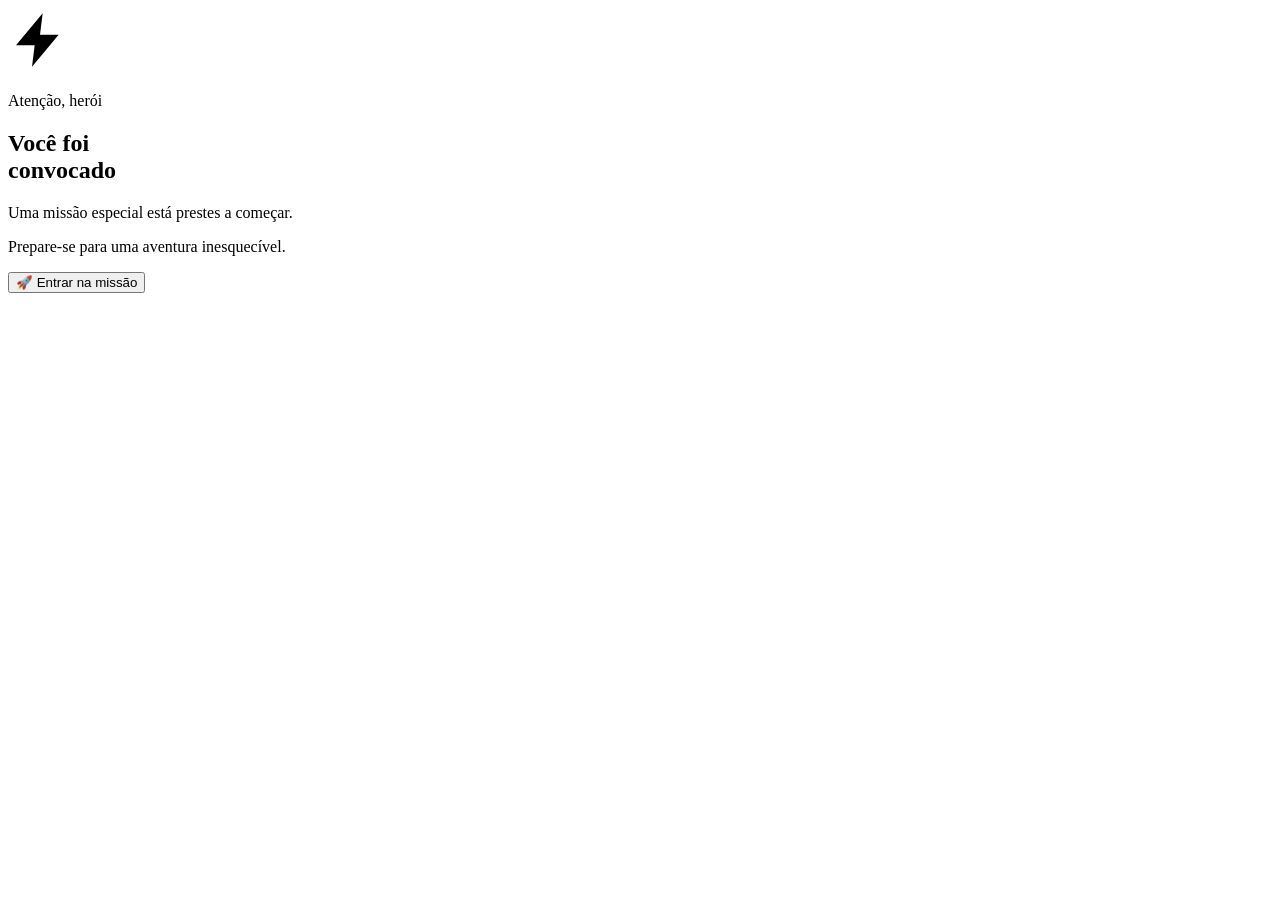
==== commit 374ee859: "Update index.html" ====
--- a/index.html
+++ b/index.html
@@ -1,346 +1,316 @@
 <!DOCTYPE html>
 <html lang="pt-BR">
-
 <head>
-  <meta charset="UTF-8">
-  <meta name="viewport" content="width=device-width, initial-scale=1.0">
-  <meta name="theme-color" content="#0b0d17">
-
-  <!-- SEO -->
-  <title>Bernardo 4 Anos | Missão Vingadores LEGO</title>
-  <meta
-    name="description"
-    content="Você foi convocado para a missão mais especial do ano: os 4 anos do Bernardo. Confirme sua presença!"
+<meta charset="UTF-8">
+<meta name="viewport" content="width=device-width, initial-scale=1.0">
+<meta name="theme-color" content="#0b0d17">
+<!-- SEO -->
+<title>Bernardo 4 Anos | Missão Vingadores LEGO</title>
+<meta
+name="description"
+content="Você foi convocado para a missão mais especial do ano: os 4 anos do Bernardo. Confirme sua presença!"
+>
+<meta name="robots" content="noindex, nofollow">
+<!-- Open Graph (WhatsApp, Facebook) -->
+<meta property="og:type" content="website">
+<meta property="og:title" content="⚡ Bernardo 4 Anos | Missão Vingadores LEGO">
+<meta
+property="og:description"
+content="Você foi convocado para uma missão especial. Confirme sua presença!"
+>
+<meta property="og:image" content="assets/preview.jpg">
+<meta property="og:locale" content="pt_BR">
+<!-- Twitter -->
+<meta name="twitter:card" content="summary_large_image">
+<meta name="twitter:title" content="⚡ Bernardo 4 Anos | Missão Vingadores LEGO">
+<meta name="twitter:description" content="Você foi convocado para uma missão especial.">
+<!-- Favicon -->
+<link rel="icon" type="image/svg+xml" href="assets/favicon.svg">
+<!-- Fontes -->
+<link rel="preconnect" href="https://fonts.googleapis.com">
+<link rel="preconnect" href="https://fonts.gstatic.com" crossorigin>
+<link
+href="https://fonts.googleapis.com/css2?family=Bebas+Neue&family=Inter:wght@400;600;800;900&display=swap"
+rel="stylesheet"
+>
+<link rel="stylesheet" href="style.css">
+</head>
+<body>
+<!-- =====================================================
+TELA 1 — ABERTURA
+===================================================== -->
+<section class="abertura" id="abertura" aria-labelledby="abertura-titulo">
+<div class="abertura-conteudo">
+  <div class="abertura-icon" aria-hidden="true">
+    <svg viewBox="0 0 24 24" fill="currentColor" width="64" height="64">
+      <path d="M13 2 3 14h7l-1 8 10-12h-7l1-8z"/>
+    </svg>
+  </div>
+
+  <p class="abertura-alerta">Atenção, herói</p>
+
+  <h1 class="abertura-titulo" id="abertura-titulo">
+    Você foi<br>convocado
+  </h1>
+
+  <p class="abertura-texto">
+    Uma missão especial está prestes a começar.
+  </p>
+  <p class="abertura-subtexto">
+    Prepare-se para uma aventura inesquecível.
+  </p>
+
+  <button
+    class="btn-principal"
+    id="btnEntrar"
+    type="button"
+    data-acao="entrar"
   >
-  <meta name="robots" content="noindex, nofollow">
-
-  <!-- Open Graph (WhatsApp, Facebook) -->
-  <meta property="og:type" content="website">
-  <meta property="og:title" content="⚡ Bernardo 4 Anos | Missão Vingadores LEGO">
-  <meta
-    property="og:description"
-    content="Você foi convocado para uma missão especial. Confirme sua presença!"
-  >
-  <meta property="og:image" content="assets/preview.jpg">
-  <meta property="og:locale" content="pt_BR">
-
-  <!-- Twitter -->
-  <meta name="twitter:card" content="summary_large_image">
-  <meta name="twitter:title" content="⚡ Bernardo 4 Anos | Missão Vingadores LEGO">
-  <meta name="twitter:description" content="Você foi convocado para uma missão especial.">
-
-  <!-- Favicon -->
-  <link rel="icon" type="image/svg+xml" href="assets/favicon.svg">
-
-  <!-- Fontes -->
-  <link rel="preconnect" href="https://fonts.googleapis.com">
-  <link rel="preconnect" href="https://fonts.gstatic.com" crossorigin>
-  <link
-    href="https://fonts.googleapis.com/css2?family=Bebas+Neue&family=Inter:wght@400;600;800;900&display=swap"
-    rel="stylesheet"
-  >
-
-  <link rel="stylesheet" href="style.css">
-</head>
-
-<body>
-
-  <!-- =====================================================
-       TELA 1 — ABERTURA
-  ===================================================== -->
-  <section class="abertura" id="abertura" aria-labelledby="abertura-titulo">
-    <div class="abertura-conteudo">
-
-      <div class="abertura-icon" aria-hidden="true">
-        <svg viewBox="0 0 24 24" fill="currentColor" width="64" height="64">
-          <path d="M13 2 3 14h7l-1 8 10-12h-7l1-8z"/>
-        </svg>
+    <span aria-hidden="true">🚀</span> Entrar na missão
+  </button>
+</div>
+</section>
+
+<!-- =====================================================
+CONVITE — 4 ETAPAS
+===================================================== -->
+<main class="convite" id="convite" hidden>
+<!-- Indicador de progresso -->
+<nav class="progresso" aria-label="Progresso do convite">
+  <ol>
+    <li class="ponto ativo" data-etapa="1" aria-current="step">
+      <span class="sr-only">Etapa 1</span>
+    </li>
+    <li class="ponto" data-etapa="2">
+      <span class="sr-only">Etapa 2</span>
+    </li>
+    <li class="ponto" data-etapa="3">
+      <span class="sr-only">Etapa 3</span>
+    </li>
+    <li class="ponto" data-etapa="4">
+      <span class="sr-only">Etapa 4</span>
+    </li>
+  </ol>
+</nav>
+
+<!-- ETAPA 1 — BERNARDO -->
+<section
+  class="etapa ativa"
+  id="etapa-1"
+  data-etapa="1"
+  aria-labelledby="etapa1-titulo"
+>
+  <div class="etapa-conteudo hero">
+    <p class="logo">Vingadores</p>
+    <p class="mini-titulo">Uma missão especial</p>
+
+    <div class="raio" aria-hidden="true">
+      <svg viewBox="0 0 24 24" fill="currentColor" width="72" height="72">
+        <path d="M13 2 3 14h7l-1 8 10-12h-7l1-8z"/>
+      </svg>
+    </div>
+
+    <p class="apresentacao">O herói da vez é</p>
+    <h1 class="nome" id="etapa1-titulo">Bernardo</h1>
+
+    <div class="idade" aria-label="4 anos">4</div>
+    <h2>anos</h2>
+
+    <p class="texto-destaque">
+      Uma aventura incrível está prestes a começar.
+    </p>
+
+    <button class="btn-principal" type="button" data-acao="proxima">
+      Próximo <span aria-hidden="true">→</span>
+    </button>
+  </div>
+</section>
+
+<!-- ETAPA 2 — MISSÃO -->
+<section
+  class="etapa"
+  id="etapa-2"
+  data-etapa="2"
+  aria-labelledby="etapa2-titulo"
+>
+  <div class="etapa-conteudo">
+    <div class="icone-grande" aria-hidden="true">🦸</div>
+    <p class="mini-titulo">Arquivo da S.H.I.E.L.D.</p>
+
+    <h2 id="etapa2-titulo">Sua missão</h2>
+
+    <p class="texto">
+      O agente Bernardo está completando <strong>4 anos</strong>
+      e precisa dos seus melhores aliados.
+    </p>
+
+    <ul class="cards-missao" role="list">
+      <li class="card-missao">
+        <span aria-hidden="true">🛡️</span>
+        <strong>Coragem</strong>
+        <small>Para encarar grandes aventuras.</small>
+      </li>
+      <li class="card-missao">
+        <span aria-hidden="true">⚡</span>
+        <strong>Energia</strong>
+        <small>Para brincar e se divertir.</small>
+      </li>
+      <li class="card-missao">
+        <span aria-hidden="true">🤝</span>
+        <strong>Amizade</strong>
+        <small>Para tornar o dia inesquecível.</small>
+      </li>
+    </ul>
+
+    <p class="alerta" role="note">
+      <span aria-hidden="true">⚠️</span>
+      Sua presença é muito importante!
+    </p>
+
+    <div class="navegacao">
+      <button class="btn-secundario" type="button" data-acao="anterior">
+        <span aria-hidden="true">←</span> Voltar
+      </button>
+      <button class="btn-principal" type="button" data-acao="proxima">
+        Próximo <span aria-hidden="true">→</span>
+      </button>
+    </div>
+  </div>
+</section>
+
+<!-- ETAPA 3 — DATA E LOCAL -->
+<section
+  class="etapa"
+  id="etapa-3"
+  data-etapa="3"
+  aria-labelledby="etapa3-titulo"
+>
+  <div class="etapa-conteudo">
+    <div class="icone-grande" aria-hidden="true">📋</div>
+    <p class="mini-titulo">Dados da missão</p>
+
+    <h2 id="etapa3-titulo">Quando e onde?</h2>
+
+    <dl class="informacoes">
+      <div class="informacao">
+        <dt><span aria-hidden="true">📅</span> Data</dt>
+        <dd><time datetime="2026-12-12">12 de dezembro de 2026</time></dd>
       </div>
-
-      <p class="abertura-alerta">Atenção, herói</p>
-
-      <h1 class="abertura-titulo" id="abertura-titulo">
-        Você foi<br>convocado
-      </h1>
-
-      <p class="abertura-texto">
-        Uma missão especial está prestes a começar.
-      </p>
-      <p class="abertura-subtexto">
-        Prepare-se para uma aventura inesquecível.
-      </p>
-
-      <button
-        class="btn-principal"
-        id="btnEntrar"
-        type="button"
-        data-acao="entrar"
-      >
-        <span aria-hidden="true">🚀</span> Entrar na missão
+      <div class="informacao">
+        <dt><span aria-hidden="true">⏰</span> Horário</dt>
+        <dd><time datetime="12:00">12h00</time></dd>
+      </div>
+      <div class="informacao">
+        <dt><span aria-hidden="true">📍</span> Local</dt>
+        <dd>Minha casa</dd>
+      </div>
+    </dl>
+
+    <button
+      class="btn-localizacao"
+      id="btnLocalizacao"
+      type="button"
+      data-acao="localizacao"
+    >
+      <span aria-hidden="true">📍</span> Ver localização
+    </button>
+
+    <div class="navegacao">
+      <button class="btn-secundario" type="button" data-acao="anterior">
+        <span aria-hidden="true">←</span> Voltar
       </button>
-
+      <button class="btn-principal" type="button" data-acao="proxima">
+        Próximo <span aria-hidden="true">→</span>
+      </button>
     </div>
-  </section>
-
-
-  <!-- =====================================================
-       CONVITE — 4 ETAPAS
-  ===================================================== -->
-  <main class="convite" id="convite" hidden>
-
-    <!-- Indicador de progresso -->
-    <nav class="progresso" aria-label="Progresso do convite">
-      <ol>
-        <li class="ponto ativo" data-etapa="1" aria-current="step">
-          <span class="sr-only">Etapa 1</span>
-        </li>
-        <li class="ponto" data-etapa="2">
-          <span class="sr-only">Etapa 2</span>
-        </li>
-        <li class="ponto" data-etapa="3">
-          <span class="sr-only">Etapa 3</span>
-        </li>
-        <li class="ponto" data-etapa="4">
-          <span class="sr-only">Etapa 4</span>
-        </li>
-      </ol>
-    </nav>
-
-
-    <!-- ETAPA 1 — BERNARDO -->
-    <section
-      class="etapa ativa"
-      id="etapa-1"
-      data-etapa="1"
-      aria-labelledby="etapa1-titulo"
+  </div>
+</section>
+
+<!-- ETAPA 4 — CONFIRMAÇÃO -->
+<section
+  class="etapa"
+  id="etapa-4"
+  data-etapa="4"
+  aria-labelledby="etapa4-titulo"
+>
+  <div class="etapa-conteudo confirmacao" id="confirmacao">
+    <div class="icone-grande" aria-hidden="true">🎉</div>
+    <p class="mini-titulo">Última etapa</p>
+
+    <h2 id="etapa4-titulo">Você aceita a missão?</h2>
+
+    <p class="texto">
+      Bernardo está esperando seus melhores aliados.
+    </p>
+
+    <div class="contador" aria-live="polite">
+      <p>A missão começa em</p>
+      <div class="countdown" role="timer">
+        <div class="tempo">
+          <strong id="dias">00</strong>
+          <span>dias</span>
+        </div>
+        <div class="tempo">
+          <strong id="horas">00</strong>
+          <span>horas</span>
+        </div>
+        <div class="tempo">
+          <strong id="minutos">00</strong>
+          <span>min</span>
+        </div>
+        <div class="tempo">
+          <strong id="segundos">00</strong>
+          <span>seg</span>
+        </div>
+      </div>
+    </div>
+
+    <button
+      class="btn-principal btn-confirmar"
+      id="btnConfirmarFinal"
+      type="button"
+      data-acao="confirmar"
     >
-      <div class="etapa-conteudo hero">
-
-        <p class="logo">Vingadores</p>
-        <p class="mini-titulo">Uma missão especial</p>
-
-        <div class="raio" aria-hidden="true">
-          <svg viewBox="0 0 24 24" fill="currentColor" width="72" height="72">
-            <path d="M13 2 3 14h7l-1 8 10-12h-7l1-8z"/>
-          </svg>
-        </div>
-
-        <p class="apresentacao">O herói da vez é</p>
-
-        <h1 class="nome" id="etapa1-titulo">Bernardo</h1>
-
-        <div class="idade" aria-label="4 anos">4</div>
-        <h2>anos</h2>
-
-        <p class="texto-destaque">
-          Uma aventura incrível está prestes a começar.
-        </p>
-
-        <button class="btn-principal" type="button" data-acao="proxima">
-          Próximo <span aria-hidden="true">→</span>
-        </button>
-
-      </div>
-    </section>
-
-
-    <!-- ETAPA 2 — MISSÃO -->
-    <section
-      class="etapa"
-      id="etapa-2"
-      data-etapa="2"
-      aria-labelledby="etapa2-titulo"
+      <span aria-hidden="true">✅</span> Confirmar presença
+    </button>
+
+    <button
+      class="btn-compartilhar"
+      id="btnCompartilhar"
+      type="button"
+      data-acao="compartilhar"
     >
-      <div class="etapa-conteudo">
-
-        <div class="icone-grande" aria-hidden="true">🦸</div>
-        <p class="mini-titulo">Arquivo da S.H.I.E.L.D.</p>
-
-        <h2 id="etapa2-titulo">Sua missão</h2>
-
-        <p class="texto">
-          O agente Bernardo está completando <strong>4 anos</strong>
-          e precisa dos seus melhores aliados.
-        </p>
-
-        <ul class="cards-missao" role="list">
-          <li class="card-missao">
-            <span aria-hidden="true">🛡️</span>
-            <strong>Coragem</strong>
-            <small>Para encarar grandes aventuras.</small>
-          </li>
-          <li class="card-missao">
-            <span aria-hidden="true">⚡</span>
-            <strong>Energia</strong>
-            <small>Para brincar e se divertir.</small>
-          </li>
-          <li class="card-missao">
-            <span aria-hidden="true">🤝</span>
-            <strong>Amizade</strong>
-            <small>Para tornar o dia inesquecível.</small>
-          </li>
-        </ul>
-
-        <p class="alerta" role="note">
-          <span aria-hidden="true">⚠️</span>
-          Sua presença é muito importante!
-        </p>
-
-        <div class="navegacao">
-          <button class="btn-secundario" type="button" data-acao="anterior">
-            <span aria-hidden="true">←</span> Voltar
-          </button>
-          <button class="btn-principal" type="button" data-acao="proxima">
-            Próximo <span aria-hidden="true">→</span>
-          </button>
-        </div>
-
-      </div>
-    </section>
-
-
-    <!-- ETAPA 3 — DATA E LOCAL -->
-    <section
-      class="etapa"
-      id="etapa-3"
-      data-etapa="3"
-      aria-labelledby="etapa3-titulo"
+      <span aria-hidden="true">📲</span> Compartilhar convite
+    </button>
+
+    <button
+      class="btn-secundario voltar-final"
+      type="button"
+      data-acao="anterior"
     >
-      <div class="etapa-conteudo">
-
-        <div class="icone-grande" aria-hidden="true">📋</div>
-        <p class="mini-titulo">Dados da missão</p>
-
-        <h2 id="etapa3-titulo">Quando e onde?</h2>
-
-        <dl class="informacoes">
-          <div class="informacao">
-            <dt><span aria-hidden="true">📅</span> Data</dt>
-            <dd><time datetime="2026-11-29">29 de novembro de 2026</time></dd>
-          </div>
-          <div class="informacao">
-            <dt><span aria-hidden="true">⏰</span> Horário</dt>
-            <dd><time datetime="12:00">12h00</time></dd>
-          </div>
-          <div class="informacao">
-            <dt><span aria-hidden="true">📍</span> Local</dt>
-            <dd>Minha casa</dd>
-          </div>
-        </dl>
-
-        <button
-          class="btn-localizacao"
-          id="btnLocalizacao"
-          type="button"
-          data-acao="localizacao"
-        >
-          <span aria-hidden="true">📍</span> Ver localização
-        </button>
-
-        <div class="navegacao">
-          <button class="btn-secundario" type="button" data-acao="anterior">
-            <span aria-hidden="true">←</span> Voltar
-          </button>
-          <button class="btn-principal" type="button" data-acao="proxima">
-            Próximo <span aria-hidden="true">→</span>
-          </button>
-        </div>
-
-      </div>
-    </section>
-
-
-    <!-- ETAPA 4 — CONFIRMAÇÃO -->
-    <section
-      class="etapa"
-      id="etapa-4"
-      data-etapa="4"
-      aria-labelledby="etapa4-titulo"
-    >
-      <div class="etapa-conteudo confirmacao" id="confirmacao">
-
-        <div class="icone-grande" aria-hidden="true">🎉</div>
-        <p class="mini-titulo">Última etapa</p>
-
-        <h2 id="etapa4-titulo">Você aceita a missão?</h2>
-
-        <p class="texto">
-          Bernardo está esperando seus melhores aliados.
-        </p>
-
-        <div class="contador" aria-live="polite">
-          <p>A missão começa em</p>
-          <div class="countdown" role="timer">
-            <div class="tempo">
-              <strong id="dias">00</strong>
-              <span>dias</span>
-            </div>
-            <div class="tempo">
-              <strong id="horas">00</strong>
-              <span>horas</span>
-            </div>
-            <div class="tempo">
-              <strong id="minutos">00</strong>
-              <span>min</span>
-            </div>
-            <div class="tempo">
-              <strong id="segundos">00</strong>
-              <span>seg</span>
-            </div>
-          </div>
-        </div>
-
-        <button
-          class="btn-principal btn-confirmar"
-          id="btnConfirmarFinal"
-          type="button"
-          data-acao="confirmar"
-        >
-          <span aria-hidden="true">✅</span> Confirmar presença
-        </button>
-
-        <button
-          class="btn-compartilhar"
-          id="btnCompartilhar"
-          type="button"
-          data-acao="compartilhar"
-        >
-          <span aria-hidden="true">📲</span> Compartilhar convite
-        </button>
-
-        <button
-          class="btn-secundario voltar-final"
-          type="button"
-          data-acao="anterior"
-        >
-          <span aria-hidden="true">←</span> Voltar
-        </button>
-
-      </div>
-    </section>
-
-
-    <!-- RODAPÉ -->
-    <footer>
-      <strong>
-        <span aria-hidden="true">⚡</span>
-        Bernardo Furtado
-        <span aria-hidden="true">⚡</span>
-      </strong>
-      <span>4 anos • Uma aventura inesquecível</span>
-    </footer>
-
-  </main>
-
-
-  <noscript>
-    <p class="noscript-aviso">
-      Este convite precisa de JavaScript para funcionar.
-      Entre em contato diretamente com a família do Bernardo.
-    </p>
-  </noscript>
-
-  <script src="script.js" defer></script>
-
+      <span aria-hidden="true">←</span> Voltar
+    </button>
+  </div>
+</section>
+
+<!-- RODAPÉ -->
+<footer>
+  <strong>
+    <span aria-hidden="true">⚡</span>
+    Bernardo Furtado
+    <span aria-hidden="true">⚡</span>
+  </strong>
+  <span>4 anos • Uma aventura inesquecível</span>
+</footer>
+</main>
+
+<noscript>
+<p class="noscript-aviso">
+Este convite precisa de JavaScript para funcionar.
+Entre em contato diretamente com a família do Bernardo.
+</p>
+</noscript>
+
+<script src="script.js"></script>
 </body>
 </html>
--- a/style.css
+++ b/style.css
@@ -1,780 +1,200 @@
 /* =====================================================
-   BERNARDO 4 ANOS · VINGADORES LEGO
-   Estilos — Design tokens, responsivo, acessível
+   CONFIGURAÇÕES — EDITE AQUI
 ===================================================== */
 
+// Data da festa (29/11/2026 às 12h no horário de Brasília)
+var DATA_FESTA = new Date("2026-11-29T12:00:00-03:00");
+
+// Número do WhatsApp que vai receber as confirmações.
+// Formato: código do país + DDD + número (ex.: "5511999999999").
+// Deixe vazio ("") para abrir a lista de contatos do WhatsApp.
+var WHATSAPP_NUMERO = "";
+
+// Link do Google Maps para o botão "Ver localização".
+// Cole aqui o link que você pegar no Google Maps.
+var LINK_LOCALIZACAO = "https://maps.google.com/?q=Minha+casa";
+
+// Mensagem que será enviada ao confirmar presença.
+var MENSAGEM_CONFIRMACAO =
+  "Olá! Confirmo minha presença no aniversário de 4 anos do Bernardo, dia 29/11/2026, às 12h. 🎉";
 
 /* =====================================================
-   DESIGN TOKENS
+   INICIALIZAÇÃO
 ===================================================== */
-:root {
-  /* Cores — base */
-  --c-bg:            #090b12;
-  --c-bg-deep:       #05070c;
-  --c-bg-elevated:   #101522;
-  --c-surface:       rgba(255, 255, 255, 0.07);
-  --c-surface-hi:    rgba(255, 255, 255, 0.10);
-  --c-border:        rgba(255, 255, 255, 0.12);
-  --c-border-strong: rgba(255, 255, 255, 0.20);
-
-  /* Cores — texto */
-  --c-text:          #ffffff;
-  --c-text-muted:    rgba(255, 255, 255, 0.78);
-  --c-text-dim:      rgba(255, 255, 255, 0.55);
-  --c-text-faint:    rgba(255, 255, 255, 0.40);
-
-  /* Cores — marca */
-  --c-brand:         #ffffff;
-  --c-on-brand:      #111111;
-  --c-accent:        #4c8dff;
-
-  /* Gradiente reutilizável */
-  --grad-bg:
-    radial-gradient(
-      circle at 50% 15%,
-      #28354d 0%,
-      #111622 42%,
-      #080a10 100%
-    );
-
-  /* Tipografia */
-  --font-display: "Bebas Neue", "Anton", Impact, sans-serif;
-  --font-body:    "Inter", system-ui, -apple-system, "Segoe UI", Roboto, sans-serif;
-
-  --fs-xs:  0.6875rem; /* 11px */
-  --fs-sm:  0.8125rem; /* 13px */
-  --fs-md:  0.9375rem; /* 15px */
-  --fs-lg:  1.0625rem; /* 17px */
-  --fs-xl:  1.25rem;   /* 20px */
-  --fs-2xl: clamp(1.875rem, 9vw, 2.8125rem);
-  --fs-hero: clamp(3rem, 15vw, 4.6875rem);
-  --fs-mega: clamp(2.5rem, 12vw, 4.0625rem);
-
-  --fw-regular: 400;
-  --fw-semibold: 600;
-  --fw-bold: 800;
-  --fw-black: 900;
-
-  --tracking-tight: -0.02em;
-  --tracking-wide: 0.05em;
-  --tracking-wider: 0.15em;
-  --tracking-widest: 0.3em;
-
-  /* Espaçamento (escala 4px) */
-  --sp-1: 0.25rem;
-  --sp-2: 0.5rem;
-  --sp-3: 0.75rem;
-  --sp-4: 1rem;
-  --sp-5: 1.25rem;
-  --sp-6: 1.5rem;
-  --sp-8: 2rem;
-  --sp-10: 2.5rem;
-
-  /* Raios */
-  --r-sm: 10px;
-  --r-md: 14px;
-  --r-lg: 18px;
-  --r-full: 9999px;
-
-  /* Sombras */
-  --sh-sm: 0 4px 12px rgba(0, 0, 0, 0.25);
-  --sh-md: 0 10px 25px rgba(0, 0, 0, 0.30);
-  --sh-lg: 0 15px 35px rgba(0, 0, 0, 0.35);
-  --sh-ring: 0 0 0 8px rgba(255, 255, 255, 0.12);
-
-  /* Motion */
-  --ease-out: cubic-bezier(0.22, 1, 0.36, 1);
-  --ease-in-out: cubic-bezier(0.65, 0, 0.35, 1);
-  --dur-fast: 180ms;
-  --dur-base: 320ms;
-  --dur-slow: 700ms;
-
-  /* Layout */
-  --container: 30rem;
-  --z-overlay: 9999;
-  --z-progress: 1000;
-  --z-toast: 10000;
-}
-
-
-/* =====================================================
-   RESET
-===================================================== */
-*,
-*::before,
-*::after {
-  margin: 0;
-  padding: 0;
-  box-sizing: border-box;
-}
-
-html {
-  -webkit-text-size-adjust: 100%;
-  text-size-adjust: 100%;
-}
-
-html:focus-within {
-  scroll-behavior: smooth;
-}
-
-body {
-  min-height: 100dvh;
-  font-family: var(--font-body);
-  font-size: 1rem;
-  line-height: 1.5;
-  background: var(--c-bg);
-  color: var(--c-text);
-  -webkit-font-smoothing: antialiased;
-  text-rendering: optimizeLegibility;
-}
-
-img,
-svg,
-video {
-  display: block;
-  max-width: 100%;
-}
-
-button,
-input,
-select,
-textarea {
-  font: inherit;
-  color: inherit;
-}
-
-button {
-  cursor: pointer;
-  background: none;
-  border: none;
-}
-
-ul,
-ol {
-  list-style: none;
-}
-
-a {
-  color: inherit;
-  text-decoration: none;
-}
-
-:focus-visible {
-  outline: 2px solid var(--c-accent);
-  outline-offset: 3px;
-  border-radius: var(--r-sm);
-}
-
-.sr-only {
-  position: absolute;
-  width: 1px;
-  height: 1px;
-  padding: 0;
-  margin: -1px;
-  overflow: hidden;
-  clip: rect(0 0 0 0);
-  white-space: nowrap;
-  border: 0;
-}
-
-
-/* =====================================================
-   TELA DE ABERTURA
-===================================================== */
-.abertura {
-  position: fixed;
-  inset: 0;
-  z-index: var(--z-overlay);
-  display: grid;
-  place-items: center;
-  padding: var(--sp-6);
-  text-align: center;
-
-  background:
-    radial-gradient(
-      circle at center,
-      #28354d 0%,
-      #101522 45%,
-      #05070c 100%
-    );
-
-  transition:
-    opacity var(--dur-slow) var(--ease-out),
-    visibility var(--dur-slow) var(--ease-out),
-    transform var(--dur-slow) var(--ease-out);
-}
-
-.abertura.fechar {
-  opacity: 0;
-  visibility: hidden;
-  transform: scale(1.08);
-  pointer-events: none;
-}
-
-.abertura-conteudo {
-  width: 100%;
-  max-width: 27rem;
-  animation: entrada var(--dur-slow) var(--ease-out);
-}
-
-.abertura-icon {
-  margin-bottom: var(--sp-4);
-  color: var(--c-brand);
-  animation: pulsar 1.8s var(--ease-in-out) infinite;
-}
-
-.abertura-icon svg {
-  margin-inline: auto;
-}
-
-.abertura-alerta {
-  font-size: var(--fs-sm);
-  font-weight: var(--fw-bold);
-  letter-spacing: var(--tracking-widest);
-  text-transform: uppercase;
-  margin-bottom: var(--sp-3);
-}
-
-.abertura-titulo {
-  font-family: var(--font-display);
-  font-size: var(--fs-mega);
-  line-height: 0.95;
-  font-weight: var(--fw-black);
-  letter-spacing: var(--tracking-tight);
-  text-transform: uppercase;
-  margin-bottom: var(--sp-6);
-}
-
-.abertura-texto {
-  font-size: var(--fs-lg);
-  margin-bottom: var(--sp-2);
-}
-
-.abertura-subtexto {
-  font-size: var(--fs-sm);
-  color: var(--c-text-dim);
-  margin-bottom: var(--sp-8);
-}
-
-
-/* =====================================================
-   CONVITE
-===================================================== */
-.convite {
-  width: 100%;
-  min-height: 100dvh;
-  opacity: 0;
-  visibility: hidden;
-  transition:
-    opacity var(--dur-slow) var(--ease-out),
-    visibility var(--dur-slow) var(--ease-out);
-}
-
-.convite[hidden] {
-  display: block; /* sobrescreve o display: none padrão do atributo */
-}
-
-.convite.mostrar {
-  opacity: 1;
-  visibility: visible;
-}
-
-
-/* =====================================================
-   PROGRESSO
-===================================================== */
-.progresso {
-  position: fixed;
-  top: var(--sp-5);
-  left: 50%;
-  transform: translateX(-50%);
-  z-index: var(--z-progress);
-  width: 10.625rem;
-}
-
-.progresso ol {
-  display: flex;
-  align-items: center;
-}
-
-.ponto {
-  width: 0.6875rem;
-  height: 0.6875rem;
-  border-radius: var(--r-full);
-  background: rgba(255, 255, 255, 0.25);
-  flex: 0 0 auto;
-  transition:
-    background var(--dur-base) var(--ease-out),
-    transform var(--dur-base) var(--ease-out);
-}
-
-.ponto.ativo {
-  background: var(--c-brand);
-  transform: scale(1.25);
-}
-
-.progresso li + li {
-  flex: 1;
-  display: flex;
-  align-items: center;
-}
-
-.progresso li + li::before {
-  content: "";
-  flex: 1;
-  height: 2px;
-  background: rgba(255, 255, 255, 0.2);
-}
-
-
-/* =====================================================
-   ETAPAS
-===================================================== */
-.etapa {
-  display: none;
-  min-height: 100dvh;
-  padding: 4.6875rem var(--sp-6) var(--sp-10);
-  background: var(--grad-bg);
-}
-
-.etapa.ativa {
-  display: grid;
-  place-items: center;
-  animation: entrarEtapa var(--dur-base) var(--ease-out);
-}
-
-.etapa-conteudo {
-  width: 100%;
-  max-width: var(--container);
-  text-align: center;
-}
-
-.etapa h2 {
-  font-family: var(--font-display);
-  font-size: var(--fs-2xl);
-  line-height: 1;
-  font-weight: var(--fw-black);
-  letter-spacing: var(--tracking-tight);
-  text-transform: uppercase;
-  margin-bottom: var(--sp-5);
-}
-
-.mini-titulo {
-  font-size: var(--fs-xs);
-  font-weight: var(--fw-bold);
-  letter-spacing: var(--tracking-widest);
-  text-transform: uppercase;
-  color: var(--c-text-dim);
-  margin-bottom: var(--sp-4);
-}
-
-.texto {
-  font-size: var(--fs-md);
-  line-height: 1.7;
-  color: var(--c-text-muted);
-  margin-bottom: var(--sp-6);
-}
-
-.icone-grande {
-  font-size: 3.625rem;
-  line-height: 1;
-  margin-bottom: var(--sp-4);
-  animation: flutuar 3s var(--ease-in-out) infinite;
-  will-change: transform;
-}
-
-
-/* =====================================================
-   HERO
-===================================================== */
-.hero {
-  padding-top: var(--sp-8);
-}
-
-.logo {
-  display: inline-block;
-  font-family: var(--font-display);
-  font-size: var(--fs-xl);
-  font-weight: var(--fw-black);
-  letter-spacing: var(--tracking-wide);
-  text-transform: uppercase;
-  padding: var(--sp-2) var(--sp-4);
-  margin-bottom: var(--sp-6);
-  border: 3px solid var(--c-brand);
-  transform: skew(-8deg);
-}
-
-.raio {
-  margin-bottom: var(--sp-1);
-  color: var(--c-brand);
-  animation: pulsar 1.8s var(--ease-in-out) infinite;
-}
-
-.raio svg {
-  margin-inline: auto;
-}
-
-.apresentacao {
-  font-size: var(--fs-md);
-  color: var(--c-text-dim);
-  margin-bottom: var(--sp-1);
-}
-
-.nome {
-  font-family: var(--font-display);
-  font-size: var(--fs-hero);
-  line-height: 1;
-  font-weight: var(--fw-black);
-  letter-spacing: var(--tracking-tight);
-  text-transform: uppercase;
-  margin-bottom: var(--sp-2);
-}
-
-.idade {
-  width: 5.625rem;
-  aspect-ratio: 1;
-  margin: var(--sp-3) auto;
-  display: grid;
-  place-items: center;
-  border-radius: var(--r-full);
-  font-family: var(--font-display);
-  font-size: 3.4375rem;
-  font-weight: var(--fw-black);
-  background: var(--c-brand);
-  color: var(--c-on-brand);
-  box-shadow: var(--sh-ring), var(--sh-lg);
-}
-
-.hero h2 {
-  font-size: var(--fs-xl);
-  font-weight: var(--fw-bold);
-  letter-spacing: 0.5em;
-  text-transform: uppercase;
-  margin-bottom: var(--sp-5);
-}
-
-.texto-destaque {
-  font-size: var(--fs-lg);
-  line-height: 1.6;
-  max-width: 22.5rem;
-  margin: 0 auto var(--sp-8);
-}
-
-
-/* =====================================================
-   CARDS DA MISSÃO
-===================================================== */
-.cards-missao {
-  display: grid;
-  gap: var(--sp-3);
-  margin: var(--sp-6) 0;
-}
-
-.card-missao {
-  display: grid;
-  grid-template-columns: 3rem 1fr;
-  grid-template-rows: auto auto;
-  column-gap: var(--sp-3);
-  text-align: left;
-  padding: var(--sp-4);
-  border-radius: var(--r-md);
-  background: var(--c-surface);
-  border: 1px solid var(--c-border);
-  transition:
-    background var(--dur-fast) var(--ease-out),
-    border-color var(--dur-fast) var(--ease-out);
-}
-
-.card-missao:hover {
-  background: var(--c-surface-hi);
-  border-color: var(--c-border-strong);
-}
-
-.card-missao > span {
-  grid-row: 1 / 3;
-  display: grid;
-  place-items: center;
-  font-size: 1.875rem;
-  line-height: 1;
-}
-
-.card-missao strong {
-  font-size: var(--fs-sm);
-  font-weight: var(--fw-bold);
-  text-transform: uppercase;
-  letter-spacing: var(--tracking-wide);
-  margin-bottom: var(--sp-1);
-}
-
-.card-missao small {
-  font-size: var(--fs-xs);
-  line-height: 1.5;
-  color: var(--c-text-dim);
-}
-
-.alerta {
-  font-size: var(--fs-xs);
-  font-weight: var(--fw-bold);
-  letter-spacing: var(--tracking-wide);
-  text-transform: uppercase;
-  line-height: 1.5;
-  margin: var(--sp-5) 0;
-  padding: var(--sp-3);
-  border-radius: var(--r-sm);
-  background: var(--c-surface);
-  border: 1px solid var(--c-border);
-}
-
-
-/* =====================================================
-   INFORMAÇÕES (dl)
-===================================================== */
-.informacoes {
-  display: grid;
-  gap: var(--sp-3);
-  margin-bottom: var(--sp-6);
-}
-
-.informacao {
-  display: flex;
-  align-items: center;
-  gap: var(--sp-4);
-  text-align: left;
-  padding: var(--sp-4);
-  border-radius: var(--r-md);
-  background: var(--c-surface);
-  border: 1px solid var(--c-border);
-}
-
-.informacao dt {
-  display: flex;
-  align-items: center;
-  gap: var(--sp-3);
-  font-size: var(--fs-xs);
-  font-weight: var(--fw-bold);
-  letter-spacing: var(--tracking-wider);
-  text-transform: uppercase;
-  color: var(--c-text-dim);
-  flex: 0 0 auto;
-}
-
-.informacao dt > span[aria-hidden] {
-  width: 3rem;
-  height: 3rem;
-  display: grid;
-  place-items: center;
-  border-radius: var(--r-md);
-  font-size: 1.5rem;
-  background: var(--c-surface-hi);
-}
-
-.informacao dd {
-  font-size: var(--fs-lg);
-  font-weight: var(--fw-semibold);
-}
-
-
-/* =====================================================
-   BOTÕES
-===================================================== */
-.btn-principal,
-.btn-secundario,
-.btn-localizacao,
-.btn-compartilhar {
-  display: inline-flex;
-  align-items: center;
-  justify-content: center;
-  gap: var(--sp-2);
-  font-weight: var(--fw-bold);
-  text-transform: uppercase;
-  letter-spacing: var(--tracking-wide);
-  transition:
-    transform var(--dur-fast) var(--ease-out),
-    box-shadow var(--dur-base) var(--ease-out),
-    background var(--dur-fast) var(--ease-out),
-    border-color var(--dur-fast) var(--ease-out);
-}
-
-.btn-principal {
-  width: 100%;
-  max-width: 22.5rem;
-  min-height: 3.5rem;
-  padding: var(--sp-4) var(--sp-5);
-  border-radius: var(--r-md);
-  font-size: var(--fs-md);
-  color: var(--c-on-brand);
-  background: var(--c-brand);
-  box-shadow: var(--sh-md);
-}
-
-.btn-principal:hover {
-  box-shadow: var(--sh-lg);
-}
-
-.btn-principal:active {
-  transform: scale(0.96);
-}
-
-.btn-secundario {
-  min-height: 3.125rem;
-  padding: var(--sp-3) var(--sp-4);
-  border-radius: var(--r-sm);
-  font-size: var(--fs-xs);
-  color: var(--c-text);
-  background: var(--c-surface);
-  border: 1px solid var(--c-border);
-}
-
-.btn-secundario:hover {
-  background: var(--c-surface-hi);
-  border-color: var(--c-border-strong);
-}
-
-.btn-localizacao {
-  width: 100%;
-  min-height: 3.25rem;
-  margin: var(--sp-2) 0 var(--sp-6);
-  border-radius: var(--r-md);
-  font-size: var(--fs-sm);
-  color: var(--c-text);
-  background: var(--c-surface-hi);
-  border: 1px solid var(--c-border-strong);
-}
-
-.btn-localizacao:hover {
-  background: rgba(255, 255, 255, 0.14);
-}
-
-.btn-compartilhar {
-  width: 100%;
-  max-width: 22.5rem;
-  min-height: 3.25rem;
-  margin-top: var(--sp-3);
-  border-radius: var(--r-md);
-  font-size: var(--fs-xs);
-  color: var(--c-text);
-  background: var(--c-surface);
-  border: 1px solid var(--c-border);
-}
-
-.btn-compartilhar:hover {
-  background: var(--c-surface-hi);
-}
-
-.navegacao {
-  display: flex;
-  align-items: center;
-  justify-content: center;
-  gap: var(--sp-3);
-  width: 100%;
-}
-
-.navegacao .btn-principal {
-  flex: 1;
-}
-
-.voltar-final {
-  margin-top: var(--sp-5);
-}
-
-
-/* =====================================================
-   CONTADOR
-===================================================== */
-.contador {
-  width: 100%;
-  margin: var(--sp-6) 0;
-  padding: var(--sp-5) var(--sp-3);
-  border-radius: var(--r-lg);
-  background: var(--c-surface);
-  border: 1px solid var(--c-border);
-}
-
-.contador > p {
-  font-size: var(--fs-xs);
-  font-weight: var(--fw-bold);
-  letter-spacing: var(--tracking-wider);
-  text-transform: uppercase;
-  color: var(--c-text-dim);
-  margin-bottom: var(--sp-4);
-}
-
-.countdown {
-  display: grid;
-  grid-template-columns: repeat(4, 1fr);
-  gap: var(--sp-2);
-}
-
-.tempo {
-  padding: var(--sp-3) var(--sp-1);
-  border-radius: var(--r-sm);
-  background: var(--c-surface-hi);
-}
-
-.tempo strong {
-  display: block;
-  font-family: var(--font-display);
-  font-size: 1.5625rem;
-  line-height: 1;
-  font-variant-numeric: tabular-nums;
-  margin-bottom: var(--sp-1);
-}
-
-.tempo span {
-  font-size: 0.5rem;
-  font-weight: var(--fw-bold);
-  letter-spacing: var(--tracking-wide);
-  text-transform: uppercase;
-  color: var(--c-text-dim);
-}
-
-
-/* =====================================================
-   RODAPÉ
-===================================================== */
-footer {
-  text-align: center;
-  padding: var(--sp-6) var(--sp-5) var(--sp-8);
-  background: #06070b;
-}
-
-footer strong {
-  display: block;
-  font-size: var(--fs-xs);
-  font-weight: var(--fw-bold);
-  letter-spacing: var(--tracking-wide);
-  text-transform: uppercase;
-  margin-bottom: var(--sp-2);
-}
-
-footer span {
-  font-size: 0.5625rem;
-  color: var(--c-text-faint);
-  letter-spacing: var(--tracking-wide);
-  text-transform: uppercase;
-}
-
-
-/* =====================================================
-   TOAST
-===================================================== */
-.toast {
-  position: fixed;
-  left: 50%;
-  bottom: var(--sp-6);
-  transform: translate(-50%, 1.5rem);
-
-  z-index: var(--z-toast);
-  width: calc(100% - var(--sp-8));
-  max-width: 25rem;
-  padding: var(--sp-4);
-
-  border-radius: var(--r-md);
-  background: #111;
-  color: var(--c-text);
-  text-align: center;
-  font-size: var(--fs-sm);
-  font-weight: var(--fw-bold);
-  letter-spacing: var(--tracking-wide);
-
-  box-shadow: var(--sh-lg+document.addEventListener("DOMContentLoaded", function () {
+  "use strict";
+
+  /* ---------- Elementos ---------- */
+  var abertura    = document.getElementById("abertura");
+  var convite     = document.getElementById("convite");
+  var btnEntrar   = document.getElementById("btnEntrar");
+  var etapas      = Array.prototype.slice.call(document.querySelectorAll(".etapa"));
+  var pontos      = Array.prototype.slice.call(document.querySelectorAll(".ponto"));
+
+  var elDias      = document.getElementById("dias");
+  var elHoras     = document.getElementById("horas");
+  var elMinutos   = document.getElementById("minutos");
+  var elSegundos  = document.getElementById("segundos");
+
+  var etapaAtual  = 0;
+  var intervalo   = null;
+
+  /* ---------- Navegação entre etapas ---------- */
+  function mostrarEtapa(indice) {
+    if (indice < 0 || indice >= etapas.length) return;
+
+    etapaAtual = indice;
+
+    etapas.forEach(function (etapa, i) {
+      var ativa = i === etapaAtual;
+      etapa.classList.toggle("ativa", ativa);
+      etapa.hidden = !ativa;
+    });
+
+    pontos.forEach(function (ponto, i) {
+      var ativo = i === etapaAtual;
+      ponto.classList.toggle("ativo", ativo);
+
+      if (ativo) {
+        ponto.setAttribute("aria-current", "step");
+      } else {
+        ponto.removeAttribute("aria-current");
+      }
+    });
+
+    window.scrollTo({ top: 0, behavior: "smooth" });
+  }
+
+  /* ---------- Abrir convite ---------- */
+  if (btnEntrar) {
+    btnEntrar.addEventListener("click", function () {
+      abertura.hidden = true;
+      convite.hidden = false;
+      mostrarEtapa(0);
+      iniciarContagem();
+    });
+  }
+
+  /* ---------- Confirmar presença (WhatsApp) ---------- */
+  function confirmarPresenca() {
+    var texto = encodeURIComponent(MENSAGEM_CONFIRMACAO);
+    var url = WHATSAPP_NUMERO
+      ? "https://wa.me/" + WHATSAPP_NUMERO + "?text=" + texto
+      : "https://wa.me/?text=" + texto;
+
+    var janela = window.open(url, "_blank", "noopener,noreferrer");
+    if (janela) janela.focus();
+  }
+
+  /* ---------- Compartilhar convite ---------- */
+  function copiarLink(url) {
+    if (navigator.clipboard && window.isSecureContext) {
+      navigator.clipboard.writeText(url)
+        .then(function () {
+          alert("Link do convite copiado! Agora é só enviar para a família.");
+        })
+        .catch(function () {
+          prompt("Copie o link do convite:", url);
+        });
+    } else {
+      prompt("Copie o link do convite:", url);
+    }
+  }
+
+  function compartilharConvite() {
+    var url = window.location.href;
+
+    if (navigator.share) {
+      navigator.share({
+        title: "Aniversário do Bernardo - 4 anos",
+        text: "Você está convidado para a aventura dos Vingadores LEGO!",
+        url: url
+      }).catch(function (erro) {
+        if (erro && erro.name === "AbortError") return;
+        copiarLink(url);
+      });
+      return;
+    }
+
+    copiarLink(url);
+  }
+
+  /* ---------- Abrir localização ---------- */
+  function abrirLocalizacao() {
+    window.open(LINK_LOCALIZACAO, "_blank", "noopener,noreferrer");
+  }
+
+  /* ---------- Ações dos botões ---------- */
+  document.querySelectorAll("[data-acao]").forEach(function (botao) {
+    botao.addEventListener("click", function () {
+      var acao = botao.dataset.acao;
+
+      switch (acao) {
+        case "proxima":
+          mostrarEtapa(etapaAtual + 1);
+          break;
+
+        case "anterior":
+          mostrarEtapa(etapaAtual - 1);
+          break;
+
+        case "confirmar":
+          confirmarPresenca();
+          break;
+
+        case "compartilhar":
+          compartilharConvite();
+          break;
+
+        case "localizacao":
+          abrirLocalizacao();
+          break;
+      }
+    });
+  });
+
+  /* ---------- Contagem regressiva ---------- */
+  function doisDigitos(valor) {
+    return String(valor).padStart(2, "0");
+  }
+
+  function atualizarContagem() {
+    var diferenca = DATA_FESTA.getTime() - Date.now();
+
+    if (diferenca <= 0) {
+      if (elDias)     elDias.textContent = "00";
+      if (elHoras)    elHoras.textContent = "00";
+      if (elMinutos)  elMinutos.textContent = "00";
+      if (elSegundos) elSegundos.textContent = "00";
+
+      if (intervalo) {
+        clearInterval(intervalo);
+        intervalo = null;
+      }
+      return;
+    }
+
+    if (elDias) {
+      elDias.textContent = doisDigitos(Math.floor(diferenca / 86400000));
+    }
+    if (elHoras) {
+      elHoras.textContent = doisDigitos(Math.floor(diferenca / 3600000) % 24);
+    }
+    if (elMinutos) {
+      elMinutos.textContent = doisDigitos(Math.floor(diferenca / 60000) % 60);
+    }
+    if (elSegundos) {
+      elSegundos.textContent = doisDigitos(Math.floor(diferenca / 1000) % 60);
+    }
+  }
+
+  function iniciarContagem() {
+    atualizarContagem();
+    if (!intervalo) {
+      intervalo = setInterval(atualizarContagem, 1000);
+    }
+  }
+
+  /* ---------- Estado inicial ---------- */
+  mostrarEtapa(0);
+});
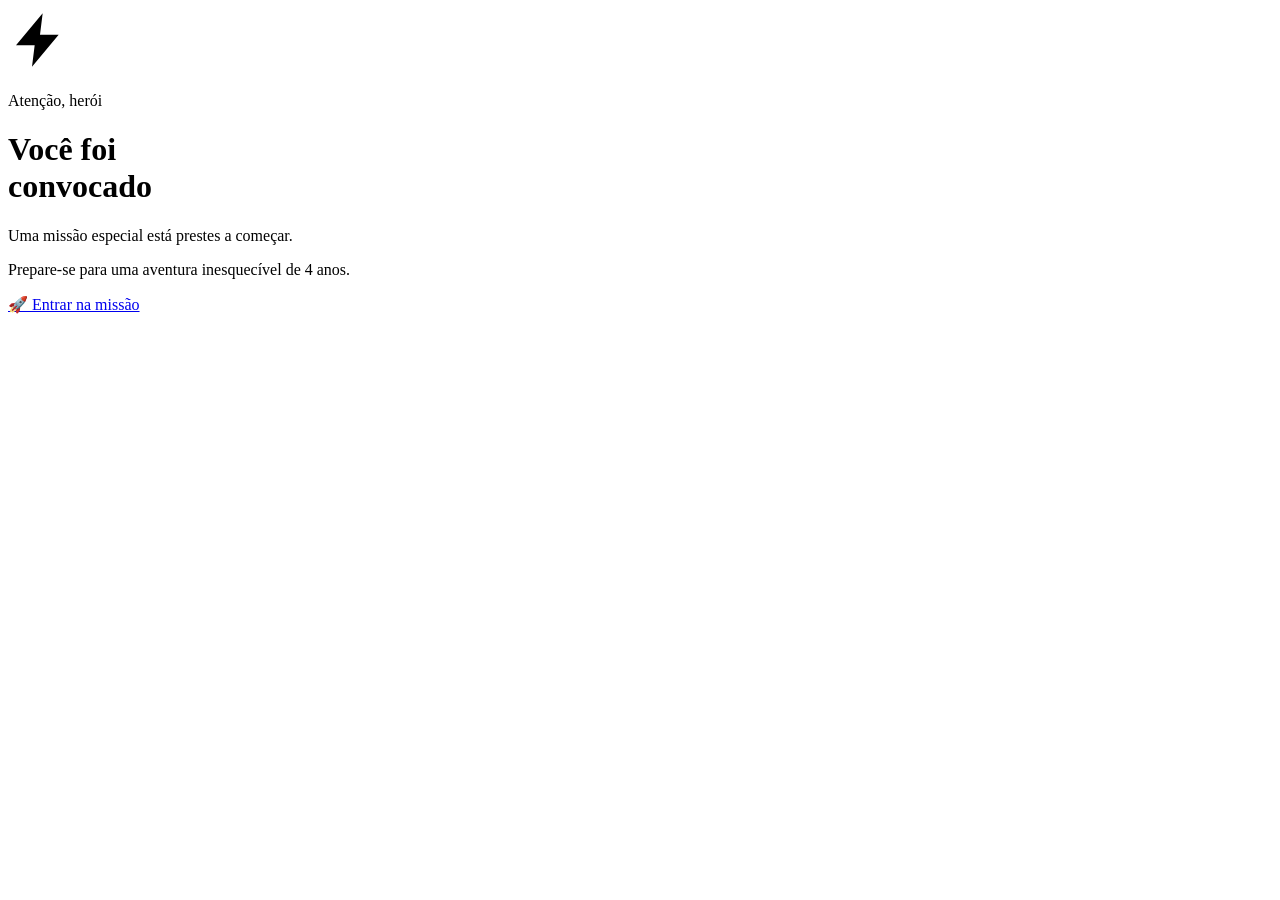
==== commit e0191be1: "Update index.html for improved structure Refactor HTML structure for clarity and organization." ====
--- a/index.html
+++ b/index.html
@@ -1,316 +1,44 @@
 <!DOCTYPE html>
 <html lang="pt-BR">
 <head>
-<meta charset="UTF-8">
-<meta name="viewport" content="width=device-width, initial-scale=1.0">
-<meta name="theme-color" content="#0b0d17">
-<!-- SEO -->
-<title>Bernardo 4 Anos | Missão Vingadores LEGO</title>
-<meta
-name="description"
-content="Você foi convocado para a missão mais especial do ano: os 4 anos do Bernardo. Confirme sua presença!"
->
-<meta name="robots" content="noindex, nofollow">
-<!-- Open Graph (WhatsApp, Facebook) -->
-<meta property="og:type" content="website">
-<meta property="og:title" content="⚡ Bernardo 4 Anos | Missão Vingadores LEGO">
-<meta
-property="og:description"
-content="Você foi convocado para uma missão especial. Confirme sua presença!"
->
-<meta property="og:image" content="assets/preview.jpg">
-<meta property="og:locale" content="pt_BR">
-<!-- Twitter -->
-<meta name="twitter:card" content="summary_large_image">
-<meta name="twitter:title" content="⚡ Bernardo 4 Anos | Missão Vingadores LEGO">
-<meta name="twitter:description" content="Você foi convocado para uma missão especial.">
-<!-- Favicon -->
-<link rel="icon" type="image/svg+xml" href="assets/favicon.svg">
-<!-- Fontes -->
-<link rel="preconnect" href="https://fonts.googleapis.com">
-<link rel="preconnect" href="https://fonts.gstatic.com" crossorigin>
-<link
-href="https://fonts.googleapis.com/css2?family=Bebas+Neue&family=Inter:wght@400;600;800;900&display=swap"
-rel="stylesheet"
->
-<link rel="stylesheet" href="style.css">
+  <meta charset="UTF-8">
+  <meta name="viewport" content="width=device-width, initial-scale=1.0">
+  <meta name="theme-color" content="#0b0d17">
+  <title>Bernardo 4 Anos | Missão Vingadores LEGO</title>
+  <link rel="preconnect" href="https://fonts.googleapis.com">
+  <link rel="preconnect" href="https://fonts.gstatic.com" crossorigin>
+  <link href="https://fonts.googleapis.com/css2?family=Bebas+Neue&family=Inter:wght@400;600;800;900&display=swap" rel="stylesheet">
+  <link rel="stylesheet" href="style.css">
 </head>
-<body>
-<!-- =====================================================
-TELA 1 — ABERTURA
-===================================================== -->
-<section class="abertura" id="abertura" aria-labelledby="abertura-titulo">
-<div class="abertura-conteudo">
-  <div class="abertura-icon" aria-hidden="true">
-    <svg viewBox="0 0 24 24" fill="currentColor" width="64" height="64">
-      <path d="M13 2 3 14h7l-1 8 10-12h-7l1-8z"/>
-    </svg>
-  </div>
+<body class="pagina-capa">
 
-  <p class="abertura-alerta">Atenção, herói</p>
+  <main class="abertura-container">
+    <div class="abertura-conteudo">
+      <div class="abertura-icon" aria-hidden="true">
+        <svg viewBox="0 0 24 24" fill="currentColor" width="64" height="64">
+          <path d="M13 2 3 14h7l-1 8 10-12h-7l1-8z"/>
+        </svg>
+      </div>
 
-  <h1 class="abertura-titulo" id="abertura-titulo">
-    Você foi<br>convocado
-  </h1>
+      <p class="abertura-alerta">Atenção, herói</p>
 
-  <p class="abertura-texto">
-    Uma missão especial está prestes a começar.
-  </p>
-  <p class="abertura-subtexto">
-    Prepare-se para uma aventura inesquecível.
-  </p>
+      <h1 class="abertura-titulo">
+        Você foi<br>convocado
+      </h1>
 
-  <button
-    class="btn-principal"
-    id="btnEntrar"
-    type="button"
-    data-acao="entrar"
-  >
-    <span aria-hidden="true">🚀</span> Entrar na missão
-  </button>
-</div>
-</section>
+      <p class="abertura-texto">
+        Uma missão especial está prestes a começar.
+      </p>
+      <p class="abertura-subtexto">
+        Prepare-se para uma aventura inesquecível de 4 anos.
+      </p>
 
-<!-- =====================================================
-CONVITE — 4 ETAPAS
-===================================================== -->
-<main class="convite" id="convite" hidden>
-<!-- Indicador de progresso -->
-<nav class="progresso" aria-label="Progresso do convite">
-  <ol>
-    <li class="ponto ativo" data-etapa="1" aria-current="step">
-      <span class="sr-only">Etapa 1</span>
-    </li>
-    <li class="ponto" data-etapa="2">
-      <span class="sr-only">Etapa 2</span>
-    </li>
-    <li class="ponto" data-etapa="3">
-      <span class="sr-only">Etapa 3</span>
-    </li>
-    <li class="ponto" data-etapa="4">
-      <span class="sr-only">Etapa 4</span>
-    </li>
-  </ol>
-</nav>
+      <!-- Botão que redireciona para a página principal do convite -->
+      <a href="convite.html" class="btn-principal" role="button">
+        <span aria-hidden="true">🚀</span> Entrar na missão
+      </a>
+    </div>
+  </main>
 
-<!-- ETAPA 1 — BERNARDO -->
-<section
-  class="etapa ativa"
-  id="etapa-1"
-  data-etapa="1"
-  aria-labelledby="etapa1-titulo"
->
-  <div class="etapa-conteudo hero">
-    <p class="logo">Vingadores</p>
-    <p class="mini-titulo">Uma missão especial</p>
-
-    <div class="raio" aria-hidden="true">
-      <svg viewBox="0 0 24 24" fill="currentColor" width="72" height="72">
-        <path d="M13 2 3 14h7l-1 8 10-12h-7l1-8z"/>
-      </svg>
-    </div>
-
-    <p class="apresentacao">O herói da vez é</p>
-    <h1 class="nome" id="etapa1-titulo">Bernardo</h1>
-
-    <div class="idade" aria-label="4 anos">4</div>
-    <h2>anos</h2>
-
-    <p class="texto-destaque">
-      Uma aventura incrível está prestes a começar.
-    </p>
-
-    <button class="btn-principal" type="button" data-acao="proxima">
-      Próximo <span aria-hidden="true">→</span>
-    </button>
-  </div>
-</section>
-
-<!-- ETAPA 2 — MISSÃO -->
-<section
-  class="etapa"
-  id="etapa-2"
-  data-etapa="2"
-  aria-labelledby="etapa2-titulo"
->
-  <div class="etapa-conteudo">
-    <div class="icone-grande" aria-hidden="true">🦸</div>
-    <p class="mini-titulo">Arquivo da S.H.I.E.L.D.</p>
-
-    <h2 id="etapa2-titulo">Sua missão</h2>
-
-    <p class="texto">
-      O agente Bernardo está completando <strong>4 anos</strong>
-      e precisa dos seus melhores aliados.
-    </p>
-
-    <ul class="cards-missao" role="list">
-      <li class="card-missao">
-        <span aria-hidden="true">🛡️</span>
-        <strong>Coragem</strong>
-        <small>Para encarar grandes aventuras.</small>
-      </li>
-      <li class="card-missao">
-        <span aria-hidden="true">⚡</span>
-        <strong>Energia</strong>
-        <small>Para brincar e se divertir.</small>
-      </li>
-      <li class="card-missao">
-        <span aria-hidden="true">🤝</span>
-        <strong>Amizade</strong>
-        <small>Para tornar o dia inesquecível.</small>
-      </li>
-    </ul>
-
-    <p class="alerta" role="note">
-      <span aria-hidden="true">⚠️</span>
-      Sua presença é muito importante!
-    </p>
-
-    <div class="navegacao">
-      <button class="btn-secundario" type="button" data-acao="anterior">
-        <span aria-hidden="true">←</span> Voltar
-      </button>
-      <button class="btn-principal" type="button" data-acao="proxima">
-        Próximo <span aria-hidden="true">→</span>
-      </button>
-    </div>
-  </div>
-</section>
-
-<!-- ETAPA 3 — DATA E LOCAL -->
-<section
-  class="etapa"
-  id="etapa-3"
-  data-etapa="3"
-  aria-labelledby="etapa3-titulo"
->
-  <div class="etapa-conteudo">
-    <div class="icone-grande" aria-hidden="true">📋</div>
-    <p class="mini-titulo">Dados da missão</p>
-
-    <h2 id="etapa3-titulo">Quando e onde?</h2>
-
-    <dl class="informacoes">
-      <div class="informacao">
-        <dt><span aria-hidden="true">📅</span> Data</dt>
-        <dd><time datetime="2026-12-12">12 de dezembro de 2026</time></dd>
-      </div>
-      <div class="informacao">
-        <dt><span aria-hidden="true">⏰</span> Horário</dt>
-        <dd><time datetime="12:00">12h00</time></dd>
-      </div>
-      <div class="informacao">
-        <dt><span aria-hidden="true">📍</span> Local</dt>
-        <dd>Minha casa</dd>
-      </div>
-    </dl>
-
-    <button
-      class="btn-localizacao"
-      id="btnLocalizacao"
-      type="button"
-      data-acao="localizacao"
-    >
-      <span aria-hidden="true">📍</span> Ver localização
-    </button>
-
-    <div class="navegacao">
-      <button class="btn-secundario" type="button" data-acao="anterior">
-        <span aria-hidden="true">←</span> Voltar
-      </button>
-      <button class="btn-principal" type="button" data-acao="proxima">
-        Próximo <span aria-hidden="true">→</span>
-      </button>
-    </div>
-  </div>
-</section>
-
-<!-- ETAPA 4 — CONFIRMAÇÃO -->
-<section
-  class="etapa"
-  id="etapa-4"
-  data-etapa="4"
-  aria-labelledby="etapa4-titulo"
->
-  <div class="etapa-conteudo confirmacao" id="confirmacao">
-    <div class="icone-grande" aria-hidden="true">🎉</div>
-    <p class="mini-titulo">Última etapa</p>
-
-    <h2 id="etapa4-titulo">Você aceita a missão?</h2>
-
-    <p class="texto">
-      Bernardo está esperando seus melhores aliados.
-    </p>
-
-    <div class="contador" aria-live="polite">
-      <p>A missão começa em</p>
-      <div class="countdown" role="timer">
-        <div class="tempo">
-          <strong id="dias">00</strong>
-          <span>dias</span>
-        </div>
-        <div class="tempo">
-          <strong id="horas">00</strong>
-          <span>horas</span>
-        </div>
-        <div class="tempo">
-          <strong id="minutos">00</strong>
-          <span>min</span>
-        </div>
-        <div class="tempo">
-          <strong id="segundos">00</strong>
-          <span>seg</span>
-        </div>
-      </div>
-    </div>
-
-    <button
-      class="btn-principal btn-confirmar"
-      id="btnConfirmarFinal"
-      type="button"
-      data-acao="confirmar"
-    >
-      <span aria-hidden="true">✅</span> Confirmar presença
-    </button>
-
-    <button
-      class="btn-compartilhar"
-      id="btnCompartilhar"
-      type="button"
-      data-acao="compartilhar"
-    >
-      <span aria-hidden="true">📲</span> Compartilhar convite
-    </button>
-
-    <button
-      class="btn-secundario voltar-final"
-      type="button"
-      data-acao="anterior"
-    >
-      <span aria-hidden="true">←</span> Voltar
-    </button>
-  </div>
-</section>
-
-<!-- RODAPÉ -->
-<footer>
-  <strong>
-    <span aria-hidden="true">⚡</span>
-    Bernardo Furtado
-    <span aria-hidden="true">⚡</span>
-  </strong>
-  <span>4 anos • Uma aventura inesquecível</span>
-</footer>
-</main>
-
-<noscript>
-<p class="noscript-aviso">
-Este convite precisa de JavaScript para funcionar.
-Entre em contato diretamente com a família do Bernardo.
-</p>
-</noscript>
-
-<script src="script.js"></script>
 </body>
 </html>
--- a/style.css
+++ b/style.css
@@ -1,200 +1,333 @@
 /* =====================================================
-   CONFIGURAÇÕES — EDITE AQUI
+   BERNARDO 4 ANOS · VINGADORES LEGO
+   Sistema de convite interativo — 4 etapas
 ===================================================== */
 
-// Data da festa (29/11/2026 às 12h no horário de Brasília)
-var DATA_FESTA = new Date("2026-11-29T12:00:00-03:00");
-
-// Número do WhatsApp que vai receber as confirmações.
-// Formato: código do país + DDD + número (ex.: "5511999999999").
-// Deixe vazio ("") para abrir a lista de contatos do WhatsApp.
-var WHATSAPP_NUMERO = "";
-
-// Link do Google Maps para o botão "Ver localização".
-// Cole aqui o link que você pegar no Google Maps.
-var LINK_LOCALIZACAO = "https://maps.google.com/?q=Minha+casa";
-
-// Mensagem que será enviada ao confirmar presença.
-var MENSAGEM_CONFIRMACAO =
-  "Olá! Confirmo minha presença no aniversário de 4 anos do Bernardo, dia 29/11/2026, às 12h. 🎉";
-
-/* =====================================================
-   INICIALIZAÇÃO
-===================================================== */
-document.addEventListener("DOMContentLoaded", function () {
+(() => {
   "use strict";
 
-  /* ---------- Elementos ---------- */
-  var abertura    = document.getElementById("abertura");
-  var convite     = document.getElementById("convite");
-  var btnEntrar   = document.getElementById("btnEntrar");
-  var etapas      = Array.prototype.slice.call(document.querySelectorAll(".etapa"));
-  var pontos      = Array.prototype.slice.call(document.querySelectorAll(".ponto"));
-
-  var elDias      = document.getElementById("dias");
-  var elHoras     = document.getElementById("horas");
-  var elMinutos   = document.getElementById("minutos");
-  var elSegundos  = document.getElementById("segundos");
-
-  var etapaAtual  = 0;
-  var intervalo   = null;
-
-  /* ---------- Navegação entre etapas ---------- */
-  function mostrarEtapa(indice) {
-    if (indice < 0 || indice >= etapas.length) return;
-
-    etapaAtual = indice;
-
-    etapas.forEach(function (etapa, i) {
-      var ativa = i === etapaAtual;
-      etapa.classList.toggle("ativa", ativa);
-      etapa.hidden = !ativa;
+  /* =====================================================
+     CONFIGURAÇÃO
+  ===================================================== */
+
+  const CONFIG = Object.freeze({
+    dataFesta: "2026-12-12T12:00:00", // Alinhado com a data do HTML (12/12/2026)
+    whatsapp: "5511999998888",         // Substitua pelo número real com DDI + DDD + número (sem símbolos)
+    localizacao: "https://www.google.com/maps/search/?api=1&query=Minha+Casa",
+    urlConvite: window.location.href,
+  });
+
+  const TOTAL_ETAPAS = 4;
+  const DURACAO_ABERTURA = 700;
+  const DURACAO_TOAST = 3200;
+
+  const MENSAGENS = Object.freeze({
+    confirmacao: {
+      texto:
+        "Olá! Quero confirmar minha presença na festa de 4 anos do Bernardo! 🦸⚡🎂",
+      semWhatsapp:
+        "A confirmação pelo WhatsApp será configurada em breve. 🚀",
+    },
+    compartilhar: {
+      titulo: "Bernardo 4 Anos · Vingadores LEGO",
+      texto:
+        "🦸⚡ VOCÊ FOI CONVOCADO! ⚡🦸\n\n" +
+        "Bernardo está completando 4 anos! 🎂\n\n" +
+        "📅 12 de Dezembro de 2026\n" +
+        "⏰ 12:00\n" +
+        "📍 Minha casa\n\n" +
+        "Venha participar dessa missão especial! 🚀",
+    },
+    feedback: {
+      copiado: "Convite copiado! 🚀",
+      erroCopia: "Não foi possível copiar. Tente novamente.",
+      semLocalizacao: "A localização ainda não foi configurada.",
+    },
+  });
+
+  /* =====================================================
+     ESTADO
+  ===================================================== */
+
+  const state = {
+    etapaAtual: 1,
+    intervalId: null,
+  };
+
+  const reduceMotion = window.matchMedia(
+    "(prefers-reduced-motion: reduce)"
+  ).matches;
+
+  /* =====================================================
+     HELPERS
+  ===================================================== */
+
+  const $ = (sel, ctx = document) => ctx.querySelector(sel);   const $$ = (sel, ctx = document) => [...ctx.querySelectorAll(sel)];
+
+  /* =====================================================
+     TOAST
+  ===================================================== */
+
+  const toast = (() => {
+    let el = null;
+    let timeoutId = null;
+
+    const criar = () => {
+      el = document.createElement("div");
+      el.id = "toast";
+      el.className = "toast";
+      el.setAttribute("role", "status");
+      el.setAttribute("aria-live", "polite");
+      document.body.appendChild(el);
+      return el;
+    };
+
+    const mostrar = (mensagem) => {
+      if (!el) criar();
+
+      el.textContent = mensagem;
+      el.classList.add("toast--visivel");
+
+      clearTimeout(timeoutId);
+      timeoutId = setTimeout(() => {
+        el.classList.remove("toast--visivel");
+      }, DURACAO_TOAST);
+    };
+
+    return { mostrar };
+  })();
+
+  /* =====================================================
+     NAVEGAÇÃO ENTRE ETAPAS
+  ===================================================== */
+
+  const scrollParaTopo = () => {
+    window.scrollTo({
+      top: 0,
+      left: 0,
+      behavior: reduceMotion ? "auto" : "smooth",
     });
-
-    pontos.forEach(function (ponto, i) {
-      var ativo = i === etapaAtual;
-      ponto.classList.toggle("ativo", ativo);
-
-      if (ativo) {
-        ponto.setAttribute("aria-current", "step");
-      } else {
-        ponto.removeAttribute("aria-current");
+  };
+
+  const atualizarProgresso = (etapa) => {
+    $$(".ponto").forEach((ponto) => {       const num = Number(ponto.dataset.etapa);       const ativo = num === etapa;        ponto.classList.toggle("ativo", ativo);        if (ativo) {         ponto.setAttribute("aria-current", "step");       } else {         ponto.removeAttribute("aria-current");       }     });   };    const mostrarEtapa = (numero) => {     if (numero < 1 \vert{}\vert{} numero > TOTAL_ETAPAS) return;      state.etapaAtual = numero;      $$
+(".etapa").forEach((el) => el.classList.remove("ativa"));
+
+    const etapa = $(`#etapa-${numero}`);
+    if (!etapa) return;
+
+    // Força reflow para reexecutar a animação
+    void etapa.offsetWidth;
+    etapa.classList.add("ativa");
+
+    atualizarProgresso(numero);
+    scrollParaTopo();
+  };
+
+  const proximaEtapa = () => {
+    if (state.etapaAtual < TOTAL_ETAPAS) {
+      mostrarEtapa(state.etapaAtual + 1);
+    }
+  };
+
+  const etapaAnterior = () => {
+    if (state.etapaAtual > 1) {
+      mostrarEtapa(state.etapaAtual - 1);
+    }
+  };
+
+  /* =====================================================
+     ABERTURA
+  ===================================================== */
+
+  const entrarNaMissao = () => {
+    const abertura = $("#abertura");
+    const convite = $("#convite");
+
+    if (!abertura || !convite) return;
+
+    abertura.classList.add("fechar");
+
+    setTimeout(() => {
+      convite.hidden = false;
+      convite.classList.add("mostrar");
+
+      mostrarEtapa(1);
+      scrollParaTopo();
+
+      setTimeout(() => {
+        abertura.setAttribute("aria-hidden", "true");
+      }, DURACAO_ABERTURA);
+    }, DURACAO_ABERTURA);
+  };
+
+  /* =====================================================
+     CONTAGEM REGRESSIVA
+  ===================================================== */
+
+  const pad2 = (n) => String(n).padStart(2, "0");
+
+  const atualizarContador = () => {
+    const alvo = new Date(CONFIG.dataFesta).getTime();
+    const agora = Date.now();
+    const diff = alvo - agora;
+
+    if (diff <= 0) {
+      ["dias", "horas", "minutos", "segundos"].forEach((id) => {
+        const el = document.getElementById(id);
+        if (el) el.textContent = "00";
+      });
+      return;
+    }
+
+    const dias = Math.floor(diff / 86_400_000);
+    const horas = Math.floor((diff % 86_400_000) / 3_600_000);
+    const minutos = Math.floor((diff % 3_600_000) / 60_000);
+    const segundos = Math.floor((diff % 60_000) / 1000);
+
+    const valores = {
+      dias: pad2(dias),
+      horas: pad2(horas),
+      minutos: pad2(minutos),
+      segundos: pad2(segundos),
+    };
+
+    Object.entries(valores).forEach(([id, valor]) => {
+      const el = document.getElementById(id);
+      if (el && el.textContent !== valor) el.textContent = valor;
+    });
+  };
+
+  const iniciarContador = () => {
+    atualizarContador();
+    if (state.intervalId) clearInterval(state.intervalId);
+    state.intervalId = setInterval(atualizarContador, 1000);
+  };
+
+  /* =====================================================
+     CONFIRMAR PRESENÇA
+  ===================================================== */
+
+  const confirmarPresenca = () => {
+    const numero = CONFIG.whatsapp.trim();
+
+    if (!numero) {
+      toast.mostrar(MENSAGENS.confirmacao.semWhatsapp);
+      return;
+    }
+
+    const url =
+      `https://wa.me/${numero}?text=` +
+      encodeURIComponent(MENSAGENS.confirmacao.texto);
+
+    window.open(url, "_blank", "noopener,noreferrer");
+  };
+
+  /* =====================================================
+     COMPARTILHAR
+  ===================================================== */
+
+  const copiarTexto = async (texto) => {
+    try {
+      if (navigator.clipboard?.writeText) {
+        await navigator.clipboard.writeText(texto);
+        toast.mostrar(MENSAGENS.feedback.copiado);
+        return;
+      }
+
+      const ta = document.createElement("textarea");
+      ta.value = texto;
+      ta.setAttribute("readonly", "");
+      ta.style.cssText = "position:fixed;left:-9999px;opacity:0;";
+
+      document.body.appendChild(ta);
+      ta.select();
+
+      const ok = document.execCommand("copy");
+      document.body.removeChild(ta);
+
+      toast.mostrar(
+        ok ? MENSAGENS.feedback.copiado : MENSAGENS.feedback.erroCopia
+      );
+    } catch {
+      toast.mostrar(MENSAGENS.feedback.erroCopia);
+    }
+  };
+
+  const compartilharConvite = async () => {
+    const payload = {
+      title: MENSAGENS.compartilhar.titulo,
+      text: MENSAGENS.compartilhar.texto,
+      url: CONFIG.urlConvite,
+    };
+
+    if (navigator.share) {
+      try {
+        await navigator.share(payload);
+        return;
+      } catch (err) {
+        if (err?.name === "AbortError") return;
+      }
+    }
+
+    await copiarTexto(
+      `${MENSAGENS.compartilhar.texto}\n\n${CONFIG.urlConvite}`
+    );
+  };
+
+  /* =====================================================
+     LOCALIZAÇÃO
+  ===================================================== */
+
+  const abrirLocalizacao = () => {
+    if (!CONFIG.localizacao) {
+      toast.mostrar(MENSAGENS.feedback.semLocalizacao);
+      return;
+    }
+
+    window.open(CONFIG.localizacao, "_blank", "noopener,noreferrer");
+  };
+
+  /* =====================================================
+     DELEGAÇÃO DE EVENTOS
+  ===================================================== */
+
+  const ACOES = {
+    entrar: entrarNaMissao,
+    proxima: proximaEtapa,
+    anterior: etapaAnterior,
+    confirmar: confirmarPresenca,
+    compartilhar: compartilharConvite,
+    localizacao: abrirLocalizacao,
+  };
+
+  const registrarAcoes = () => {
+    document.addEventListener("click", (event) => {
+      const alvo = event.target.closest("[data-acao]");
+      if (!alvo) return;
+
+      const acao = alvo.dataset.acao;
+      const handler = ACOES[acao];
+
+      if (handler) {
+        event.preventDefault();
+        handler();
       }
     });
-
-    window.scrollTo({ top: 0, behavior: "smooth" });
+  };
+
+  /* =====================================================
+     INICIALIZAÇÃO
+  ===================================================== */
+
+  const init = () => {
+    registrarAcoes();
+    iniciarContador();
+  };
+
+  if (document.readyState === "loading") {
+    document.addEventListener("DOMContentLoaded", init, { once: true });
+  } else {
+    init();
   }
-
-  /* ---------- Abrir convite ---------- */
-  if (btnEntrar) {
-    btnEntrar.addEventListener("click", function () {
-      abertura.hidden = true;
-      convite.hidden = false;
-      mostrarEtapa(0);
-      iniciarContagem();
-    });
-  }
-
-  /* ---------- Confirmar presença (WhatsApp) ---------- */
-  function confirmarPresenca() {
-    var texto = encodeURIComponent(MENSAGEM_CONFIRMACAO);
-    var url = WHATSAPP_NUMERO
-      ? "https://wa.me/" + WHATSAPP_NUMERO + "?text=" + texto
-      : "https://wa.me/?text=" + texto;
-
-    var janela = window.open(url, "_blank", "noopener,noreferrer");
-    if (janela) janela.focus();
-  }
-
-  /* ---------- Compartilhar convite ---------- */
-  function copiarLink(url) {
-    if (navigator.clipboard && window.isSecureContext) {
-      navigator.clipboard.writeText(url)
-        .then(function () {
-          alert("Link do convite copiado! Agora é só enviar para a família.");
-        })
-        .catch(function () {
-          prompt("Copie o link do convite:", url);
-        });
-    } else {
-      prompt("Copie o link do convite:", url);
-    }
-  }
-
-  function compartilharConvite() {
-    var url = window.location.href;
-
-    if (navigator.share) {
-      navigator.share({
-        title: "Aniversário do Bernardo - 4 anos",
-        text: "Você está convidado para a aventura dos Vingadores LEGO!",
-        url: url
-      }).catch(function (erro) {
-        if (erro && erro.name === "AbortError") return;
-        copiarLink(url);
-      });
-      return;
-    }
-
-    copiarLink(url);
-  }
-
-  /* ---------- Abrir localização ---------- */
-  function abrirLocalizacao() {
-    window.open(LINK_LOCALIZACAO, "_blank", "noopener,noreferrer");
-  }
-
-  /* ---------- Ações dos botões ---------- */
-  document.querySelectorAll("[data-acao]").forEach(function (botao) {
-    botao.addEventListener("click", function () {
-      var acao = botao.dataset.acao;
-
-      switch (acao) {
-        case "proxima":
-          mostrarEtapa(etapaAtual + 1);
-          break;
-
-        case "anterior":
-          mostrarEtapa(etapaAtual - 1);
-          break;
-
-        case "confirmar":
-          confirmarPresenca();
-          break;
-
-        case "compartilhar":
-          compartilharConvite();
-          break;
-
-        case "localizacao":
-          abrirLocalizacao();
-          break;
-      }
-    });
-  });
-
-  /* ---------- Contagem regressiva ---------- */
-  function doisDigitos(valor) {
-    return String(valor).padStart(2, "0");
-  }
-
-  function atualizarContagem() {
-    var diferenca = DATA_FESTA.getTime() - Date.now();
-
-    if (diferenca <= 0) {
-      if (elDias)     elDias.textContent = "00";
-      if (elHoras)    elHoras.textContent = "00";
-      if (elMinutos)  elMinutos.textContent = "00";
-      if (elSegundos) elSegundos.textContent = "00";
-
-      if (intervalo) {
-        clearInterval(intervalo);
-        intervalo = null;
-      }
-      return;
-    }
-
-    if (elDias) {
-      elDias.textContent = doisDigitos(Math.floor(diferenca / 86400000));
-    }
-    if (elHoras) {
-      elHoras.textContent = doisDigitos(Math.floor(diferenca / 3600000) % 24);
-    }
-    if (elMinutos) {
-      elMinutos.textContent = doisDigitos(Math.floor(diferenca / 60000) % 60);
-    }
-    if (elSegundos) {
-      elSegundos.textContent = doisDigitos(Math.floor(diferenca / 1000) % 60);
-    }
-  }
-
-  function iniciarContagem() {
-    atualizarContagem();
-    if (!intervalo) {
-      intervalo = setInterval(atualizarContagem, 1000);
-    }
-  }
-
-  /* ---------- Estado inicial ---------- */
-  mostrarEtapa(0);
-});
+})();
